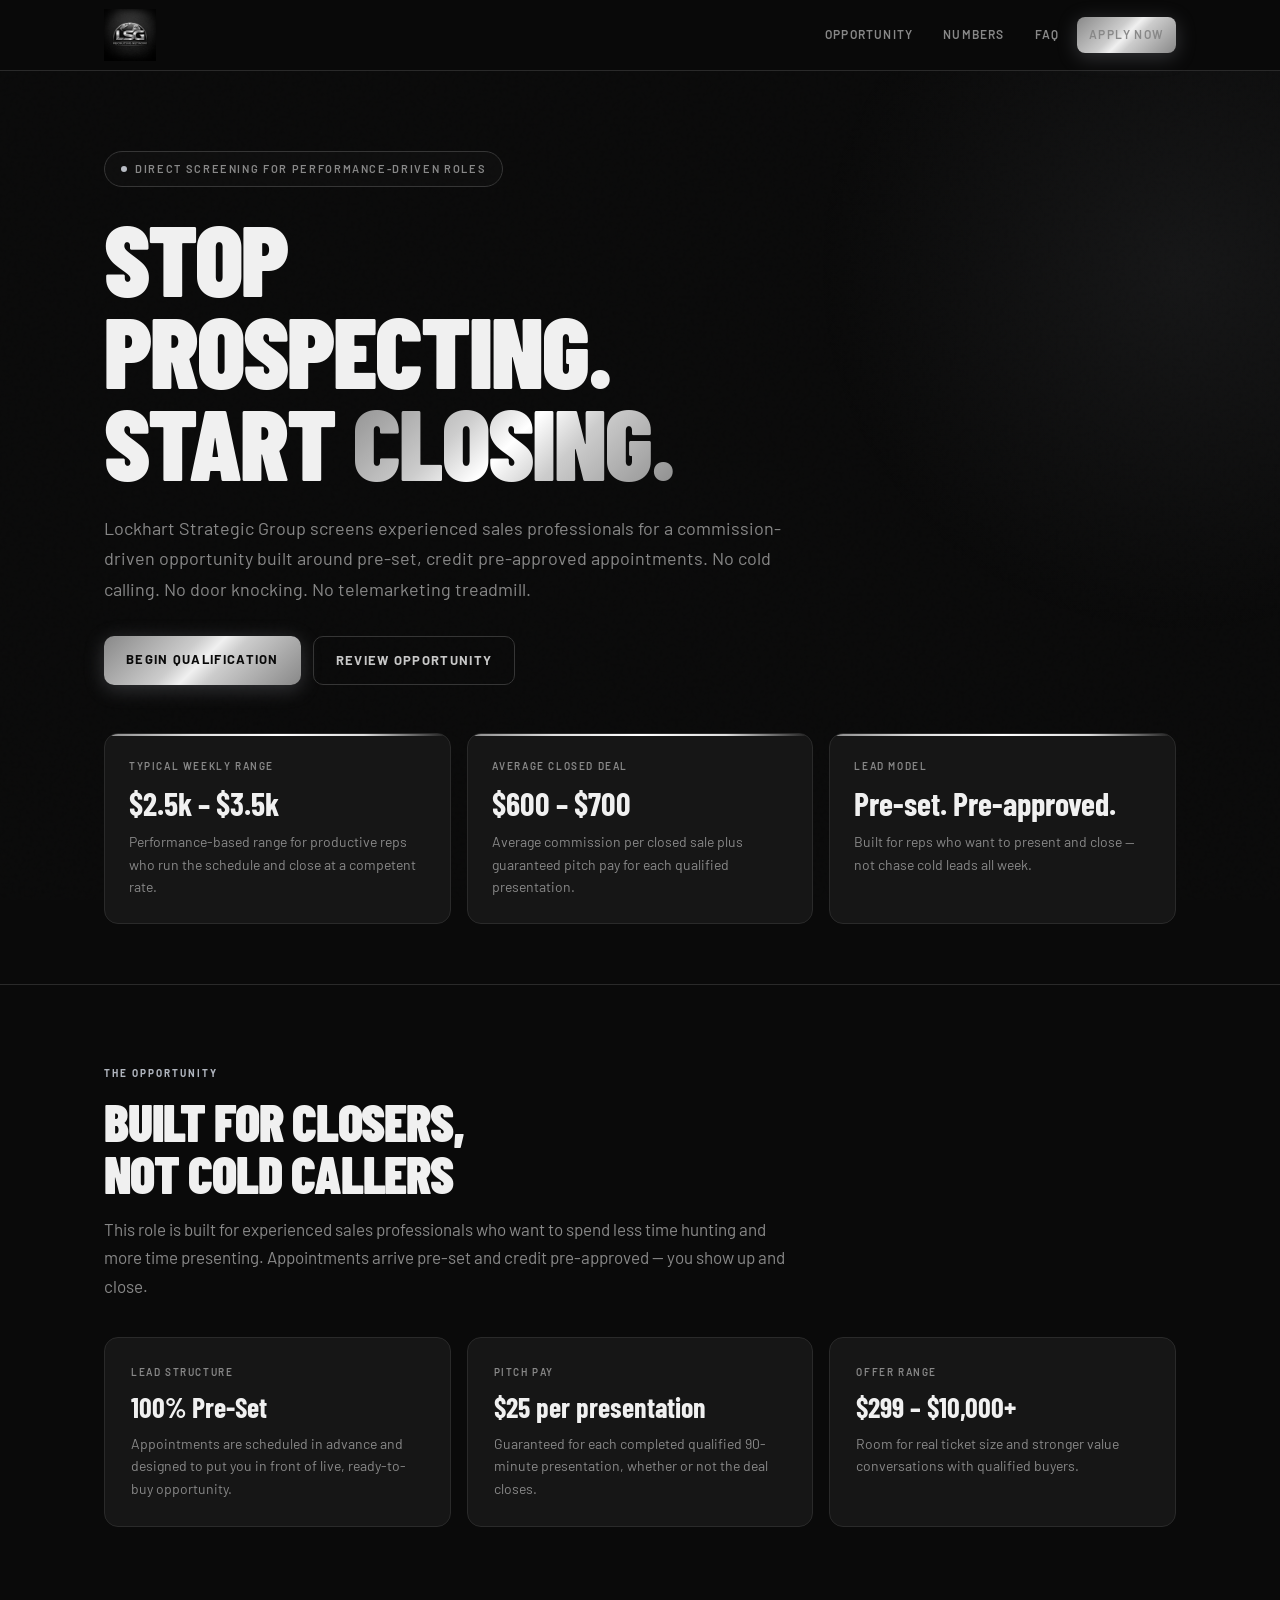
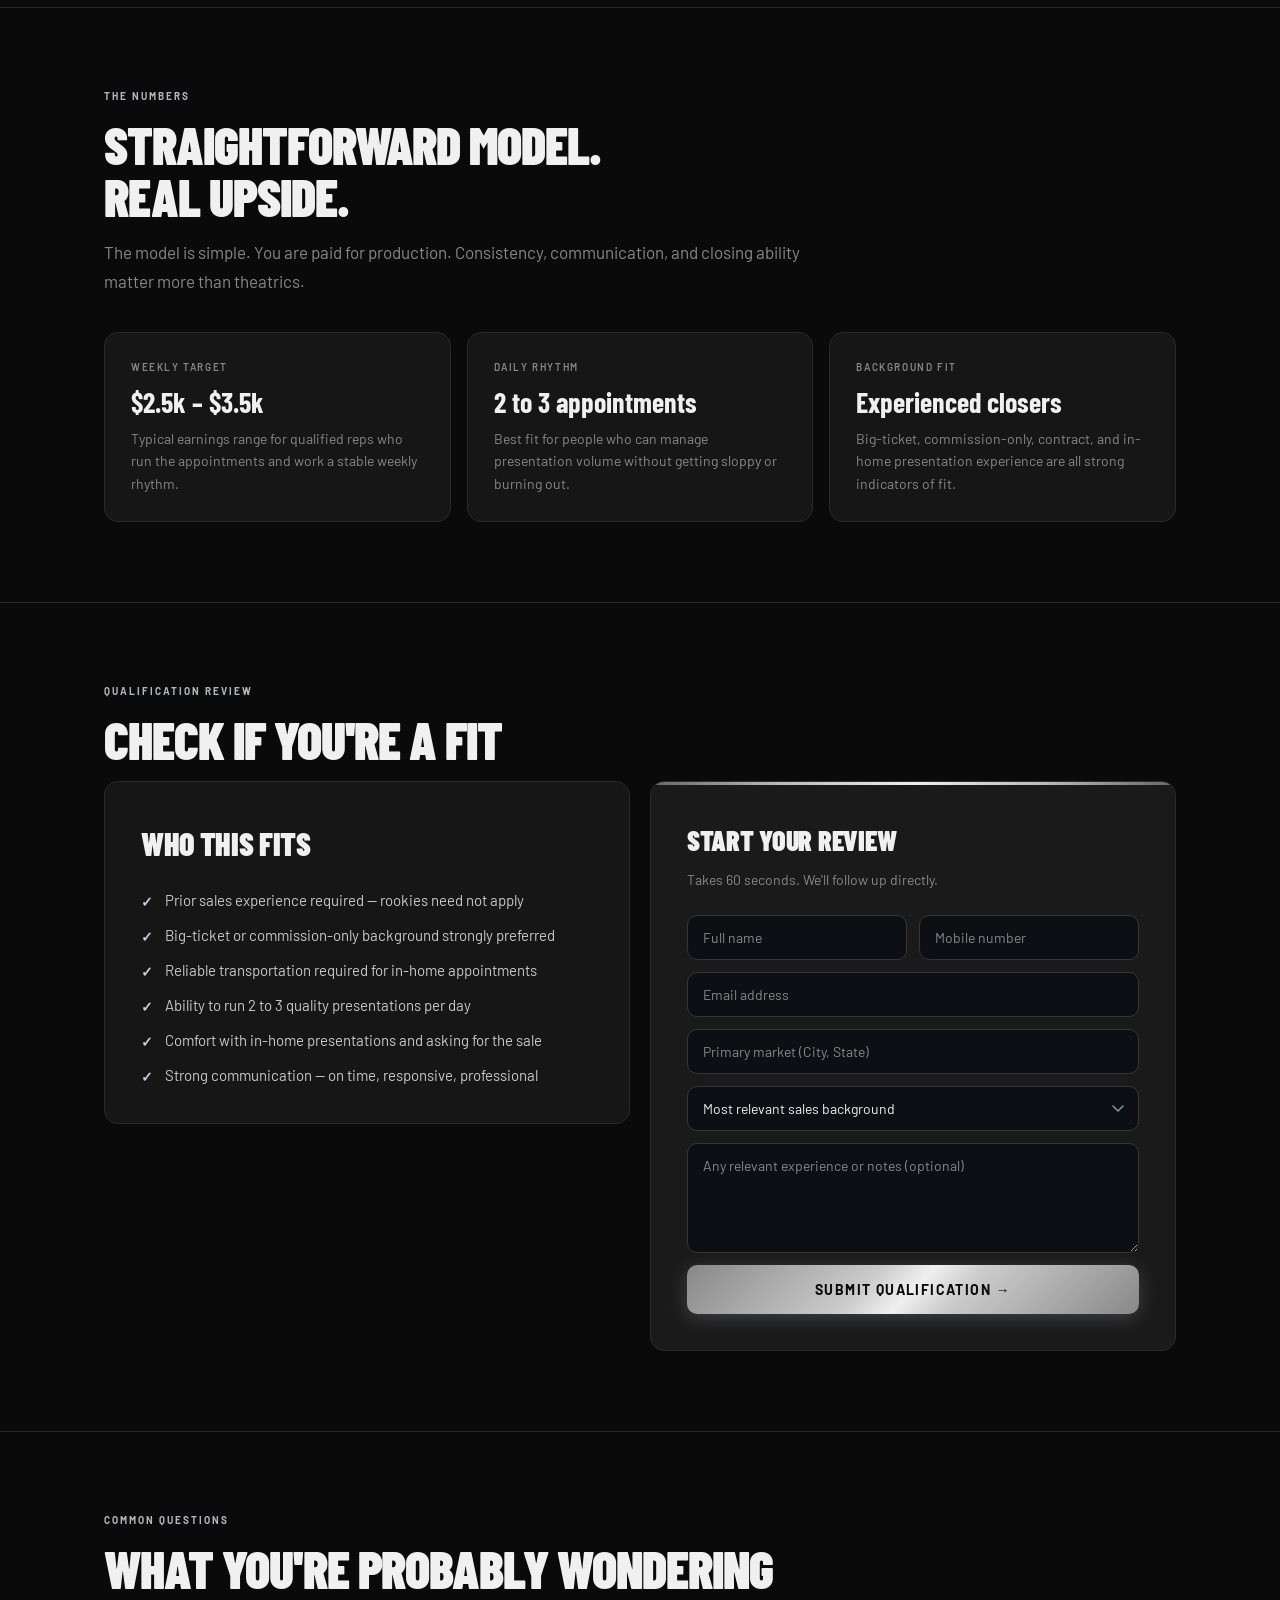
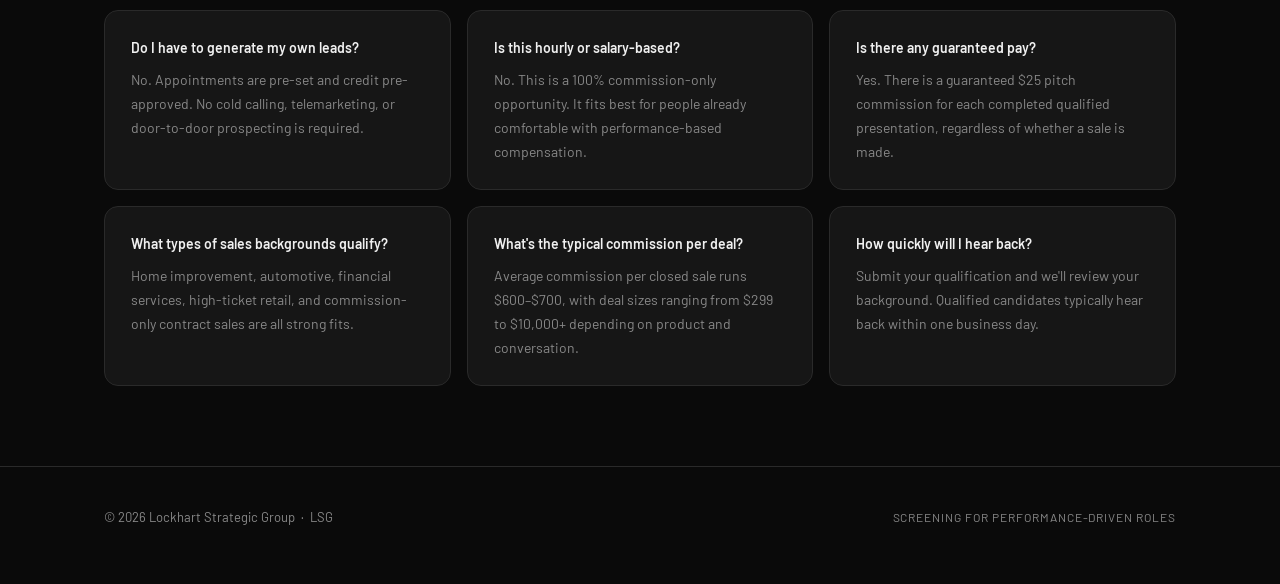
==== index.html @ 84677600 "Add action URL to Netlify form in index.html Updated form attributes to include action URL for Netli" ====
<!DOCTYPE html>
<html lang="en">
<head>
  <meta charset="UTF-8" />
  <meta name="viewport" content="width=device-width, initial-scale=1.0" />
  <title>LSG | Lockhart Strategic Group</title>
  <meta name="description" content="Direct screening for performance-driven roles. Experienced sales professionals can review fit for a commission-driven opportunity with pre-set, credit pre-approved appointments." />
  <meta name="theme-color" content="#080b12" />
  <link rel="preconnect" href="https://fonts.googleapis.com" />
  <link rel="preconnect" href="https://fonts.gstatic.com" crossorigin />
  <link href="https://fonts.googleapis.com/css2?family=Barlow+Condensed:wght@400;700;900&family=Barlow:wght@400;500;600&display=swap" rel="stylesheet" />

  <style>
    :root {
      --bg: #0a0a0a;
      --bg2: #111111;
      --panel: #161616;
      --panel2: #1a1a1a;
      --line: #2a2a2a;
      --line2: #363636;
      --text: #f0f0f0;
      --muted: #888888;
      --soft: #c8c8c8;
      --accent: #e8e8e8;
      --gold: #b8bcc4;
      --gold2: #dde0e6;
      --chrome: linear-gradient(135deg, #6e7278 0%, #c8cdd6 30%, #ffffff 50%, #c8cdd6 70%, #6e7278 100%);
      --max: 1120px;
      --radius: 14px;
    }

    *, *::before, *::after { box-sizing: border-box; margin: 0; padding: 0; }

    html { scroll-behavior: smooth; }

    body {
      font-family: 'Barlow', sans-serif;
      background: var(--bg);
      color: var(--text);
      line-height: 1.6;
      overflow-x: hidden;
    }

    /* ─── Progress Bar ─── */
    #progress-bar {
      position: fixed;
      top: 0; left: 0;
      height: 2px;
      width: 0%;
      background: linear-gradient(90deg, #555, #bbb, #fff, #bbb, #555);
      z-index: 9999;
      transition: width 0.1s linear;
    }

    /* ─── Noise Overlay ─── */
    body::before {
      content: '';
      position: fixed;
      inset: 0;
      background-image: url("data:image/svg+xml,%3Csvg viewBox='0 0 256 256' xmlns='http://www.w3.org/2000/svg'%3E%3Cfilter id='noise'%3E%3CfeTurbulence type='fractalNoise' baseFrequency='0.9' numOctaves='4' stitchTiles='stitch'/%3E%3C/filter%3E%3Crect width='100%25' height='100%25' filter='url(%23noise)' opacity='0.04'/%3E%3C/svg%3E");
      pointer-events: none;
      z-index: 0;
      opacity: 0.4;
    }

    .wrap {
      max-width: var(--max);
      margin: 0 auto;
      padding: 0 24px;
      position: relative;
      z-index: 1;
    }

    /* ─── NAV ─── */
    .nav {
      position: sticky;
      top: 0;
      background: rgba(10, 10, 10, 0.94);
      backdrop-filter: blur(16px);
      border-bottom: 1px solid var(--line);
      z-index: 100;
    }

    .nav-inner {
      display: flex;
      align-items: center;
      justify-content: space-between;
      min-height: 70px;
      gap: 20px;
    }

    .brand { text-decoration: none; color: var(--text); }

    .brand-top {
      font-family: 'Barlow Condensed', sans-serif;
      font-size: 30px;
      font-weight: 900;
      letter-spacing: .16em;
      line-height: 1;
    }

    .brand-sub {
      font-size: 10px;
      letter-spacing: .22em;
      text-transform: uppercase;
      color: var(--muted);
      margin-top: 3px;
    }

    .nav-links {
      display: flex;
      gap: 6px;
      align-items: center;
    }

    .nav-links a {
      color: var(--muted);
      text-decoration: none;
      font-size: 12px;
      text-transform: uppercase;
      letter-spacing: .1em;
      font-weight: 600;
      padding: 8px 12px;
      border-radius: 8px;
      transition: color .2s, background .2s;
    }

    .nav-links a:hover { color: var(--text); background: rgba(255,255,255,.05); }

    /* ─── BUTTONS ─── */
    .btn {
      display: inline-block;
      text-decoration: none;
      padding: 13px 22px;
      border-radius: 10px;
      font-weight: 700;
      text-transform: uppercase;
      letter-spacing: .1em;
      font-size: 13px;
      cursor: pointer;
      border: none;
      transition: transform .15s, box-shadow .15s, opacity .15s;
    }

    .btn:hover { transform: translateY(-1px); }
    .btn:active { transform: translateY(0); }

    .btn-primary {
      background: linear-gradient(135deg, #888 0%, #ccc 40%, #f0f0f0 50%, #ccc 60%, #888 100%);
      color: #0a0a0a;
      box-shadow: 0 4px 20px rgba(180, 185, 195, 0.25);
    }

    .btn-primary:hover {
      background: linear-gradient(135deg, #999 0%, #ddd 40%, #fff 50%, #ddd 60%, #999 100%);
      box-shadow: 0 6px 28px rgba(200, 205, 215, 0.4);
    }

    .btn-ghost {
      border: 1px solid var(--line2);
      color: var(--soft);
      background: transparent;
    }

    .btn-ghost:hover { border-color: var(--muted); color: var(--text); }

    .btn-submit {
      background: linear-gradient(135deg, #888 0%, #ccc 40%, #f0f0f0 50%, #ccc 60%, #888 100%);
      color: #0a0a0a;
      box-shadow: 0 4px 20px rgba(180, 185, 195, 0.25);
      width: 100%;
      padding: 16px;
      font-size: 14px;
      font-family: 'Barlow', sans-serif;
    }

    .btn-submit:hover {
      background: linear-gradient(135deg, #999 0%, #ddd 40%, #fff 50%, #ddd 60%, #999 100%);
      box-shadow: 0 6px 28px rgba(200, 205, 215, 0.4);
    }

    /* ─── HERO ─── */
    .hero {
      padding: 80px 0 60px;
      position: relative;
      overflow: hidden;
    }

    .hero::before {
      content: '';
      position: absolute;
      top: -200px;
      right: -300px;
      width: 800px;
      height: 800px;
      background: radial-gradient(circle, rgba(180,185,195,.07) 0%, transparent 65%);
      pointer-events: none;
    }

    .eyebrow {
      display: inline-flex;
      align-items: center;
      gap: 8px;
      padding: 8px 16px;
      border: 1px solid var(--line2);
      border-radius: 999px;
      color: var(--muted);
      font-size: 11px;
      letter-spacing: .15em;
      text-transform: uppercase;
      font-weight: 600;
      margin-bottom: 24px;
      background: rgba(255,255,255,.02);
    }

    .eyebrow::before {
      content: '';
      width: 6px; height: 6px;
      background: var(--gold);
      border-radius: 50%;
    }

    h1 {
      font-family: 'Barlow Condensed', sans-serif;
      font-size: clamp(52px, 11vw, 100px);
      font-weight: 900;
      line-height: .92;
      text-transform: uppercase;
      letter-spacing: -.02em;
      max-width: 14ch;
    }

    h1 span {
      background: linear-gradient(135deg, #888 0%, #ccc 35%, #fff 50%, #ccc 65%, #888 100%);
      -webkit-background-clip: text;
      -webkit-text-fill-color: transparent;
      background-clip: text;
    }

    .hero-copy {
      max-width: 680px;
      font-size: 18px;
      color: var(--muted);
      margin: 26px 0 0;
      line-height: 1.7;
    }

    .actions {
      display: flex;
      gap: 12px;
      flex-wrap: wrap;
      margin-top: 32px;
    }

    /* ─── STAT GRID ─── */
    .stat-grid {
      display: grid;
      grid-template-columns: repeat(3, 1fr);
      gap: 16px;
      margin-top: 48px;
    }

    .stat-card {
      background: var(--panel);
      border: 1px solid var(--line);
      border-radius: var(--radius);
      padding: 24px;
      position: relative;
      overflow: hidden;
      transition: border-color .2s, transform .2s;
    }

    .stat-card::before {
      content: '';
      position: absolute;
      top: 0; left: 0; right: 0;
      height: 2px;
      background: linear-gradient(90deg, #888, #ddd, #fff, #ddd, transparent);
    }

    .stat-card:hover {
      border-color: var(--line2);
      transform: translateY(-2px);
    }

    .stat-label {
      font-size: 10px;
      letter-spacing: .16em;
      text-transform: uppercase;
      color: var(--muted);
      font-weight: 600;
      margin-bottom: 12px;
    }

    .stat-value {
      font-family: 'Barlow Condensed', sans-serif;
      font-size: 32px;
      font-weight: 700;
      line-height: 1.1;
      color: var(--text);
    }

    .stat-copy {
      color: var(--muted);
      margin-top: 10px;
      font-size: 14px;
      line-height: 1.6;
    }

    /* ─── DIVIDER ─── */
    .divider {
      border: none;
      border-top: 1px solid var(--line);
      margin: 0;
    }

    /* ─── SECTIONS ─── */
    section.block {
      padding: 80px 0;
    }

    .section-label {
      font-size: 10px;
      letter-spacing: .2em;
      text-transform: uppercase;
      color: #b0b5be;
      font-weight: 700;
      margin-bottom: 14px;
    }

    h2 {
      font-family: 'Barlow Condensed', sans-serif;
      font-size: clamp(32px, 5vw, 52px);
      font-weight: 900;
      line-height: 1;
      text-transform: uppercase;
      letter-spacing: -.02em;
      margin-bottom: 16px;
    }

    .section-copy {
      color: var(--muted);
      max-width: 700px;
      font-size: 17px;
      line-height: 1.7;
      margin-bottom: 36px;
    }

    /* Card grid shared */
    .card-grid {
      display: grid;
      grid-template-columns: repeat(3, 1fr);
      gap: 16px;
    }

    .card {
      background: var(--panel);
      border: 1px solid var(--line);
      border-radius: var(--radius);
      padding: 26px;
      transition: border-color .2s, transform .2s;
    }

    .card:hover {
      border-color: var(--line2);
      transform: translateY(-2px);
    }

    .card-label {
      font-size: 10px;
      letter-spacing: .16em;
      text-transform: uppercase;
      color: var(--muted);
      font-weight: 600;
      margin-bottom: 12px;
    }

    .card-value {
      font-family: 'Barlow Condensed', sans-serif;
      font-size: 28px;
      font-weight: 700;
      line-height: 1.1;
      margin-bottom: 10px;
    }

    .card-copy {
      color: var(--muted);
      font-size: 14px;
      line-height: 1.6;
    }

    /* ─── APPLY SECTION ─── */
    .apply-grid {
      display: grid;
      grid-template-columns: 1fr 1fr;
      gap: 20px;
      align-items: start;
    }

    .apply-left {
      background: var(--panel);
      border: 1px solid var(--line);
      border-radius: var(--radius);
      padding: 36px;
    }

    .apply-left h3 {
      font-family: 'Barlow Condensed', sans-serif;
      font-size: 32px;
      font-weight: 900;
      text-transform: uppercase;
      letter-spacing: -.01em;
      margin-bottom: 20px;
    }

    ul.checklist {
      list-style: none;
      display: flex;
      flex-direction: column;
      gap: 12px;
    }

    ul.checklist li {
      display: flex;
      align-items: flex-start;
      gap: 12px;
      color: var(--soft);
      font-size: 15px;
      line-height: 1.5;
    }

    ul.checklist li::before {
      content: '✓';
      color: #c8cdd6;
      font-weight: 700;
      font-size: 14px;
      flex-shrink: 0;
      margin-top: 2px;
    }

    .apply-right {
      background: var(--panel2);
      border: 1px solid var(--line);
      border-radius: var(--radius);
      padding: 36px;
      position: relative;
      overflow: hidden;
    }

    .apply-right::before {
      content: '';
      position: absolute;
      top: 0; left: 0; right: 0;
      height: 3px;
      background: linear-gradient(90deg, #666, #bbb, #eee, #bbb, #666);
    }

    .apply-right h3 {
      font-family: 'Barlow Condensed', sans-serif;
      font-size: 28px;
      font-weight: 900;
      text-transform: uppercase;
      letter-spacing: -.01em;
      margin-bottom: 6px;
    }

    .apply-right .sub {
      color: var(--muted);
      font-size: 14px;
      margin-bottom: 24px;
    }

    /* ─── FORM ─── */
    form {
      display: grid;
      gap: 12px;
    }

    .form-row {
      display: grid;
      grid-template-columns: 1fr 1fr;
      gap: 12px;
    }

    input, select, textarea {
      width: 100%;
      padding: 13px 15px;
      border-radius: 10px;
      border: 1px solid var(--line2);
      background: rgba(8, 11, 18, 0.7);
      color: var(--text);
      font-size: 14px;
      font-family: 'Barlow', sans-serif;
      transition: border-color .2s, background .2s;
      -webkit-appearance: none;
    }

    input::placeholder, textarea::placeholder { color: var(--muted); }

    input:focus, select:focus, textarea:focus {
      outline: none;
      border-color: #b0b5be;
      background: rgba(10, 10, 10, 0.95);
    }

    select {
      cursor: pointer;
      background-image: url("data:image/svg+xml,%3Csvg xmlns='http://www.w3.org/2000/svg' width='12' height='8' viewBox='0 0 12 8'%3E%3Cpath d='M1 1l5 5 5-5' stroke='%238494b4' stroke-width='1.5' fill='none' stroke-linecap='round'/%3E%3C/svg%3E");
      background-repeat: no-repeat;
      background-position: right 14px center;
      padding-right: 36px;
    }

    select option { background: var(--panel); }

    textarea {
      min-height: 110px;
      resize: vertical;
    }

    /* ─── FAQ ─── */
    .faq-grid {
      display: grid;
      grid-template-columns: repeat(3, 1fr);
      gap: 16px;
    }

    .faq-card {
      background: var(--panel);
      border: 1px solid var(--line);
      border-radius: var(--radius);
      padding: 26px;
    }

    .faq-q {
      font-weight: 600;
      font-size: 14px;
      color: var(--text);
      margin-bottom: 10px;
      line-height: 1.5;
    }

    .faq-a {
      color: var(--muted);
      font-size: 14px;
      line-height: 1.7;
    }

    /* ─── SUCCESS STATE ─── */
    .form-success {
      display: none;
      text-align: center;
      padding: 40px 20px;
    }

    .form-success .check {
      font-size: 48px;
      margin-bottom: 16px;
    }

    .form-success h4 {
      font-family: 'Barlow Condensed', sans-serif;
      font-size: 28px;
      font-weight: 900;
      text-transform: uppercase;
      margin-bottom: 10px;
      color: #c8cdd6;
    }

    .form-success p {
      color: var(--muted);
      font-size: 15px;
    }

    /* ─── FOOTER ─── */
    .footer {
      padding: 40px 0 56px;
      border-top: 1px solid var(--line);
    }

    .footer-inner {
      display: flex;
      justify-content: space-between;
      align-items: center;
      gap: 20px;
      flex-wrap: wrap;
    }

    .footer-copy {
      color: var(--muted);
      font-size: 13px;
    }

    .footer-tagline {
      color: var(--muted);
      font-size: 12px;
      letter-spacing: .08em;
      text-transform: uppercase;
    }

    /* ─── ANIMATIONS ─── */
    @keyframes fadeUp {
      from { opacity: 0; transform: translateY(24px); }
      to   { opacity: 1; transform: translateY(0); }
    }

    .fade-up {
      animation: fadeUp .5s ease both;
    }

    .fade-up-1 { animation-delay: .1s; }
    .fade-up-2 { animation-delay: .2s; }
    .fade-up-3 { animation-delay: .3s; }
    .fade-up-4 { animation-delay: .4s; }

    /* ─── RESPONSIVE ─── */
    @media (max-width: 960px) {
      .stat-grid,
      .card-grid,
      .faq-grid {
        grid-template-columns: repeat(2, 1fr);
      }

      .apply-grid {
        grid-template-columns: 1fr;
      }
    }

    @media (max-width: 640px) {
      .stat-grid,
      .card-grid,
      .faq-grid {
        grid-template-columns: 1fr;
      }

      .form-row {
        grid-template-columns: 1fr;
      }

      .nav-inner {
        flex-direction: column;
        align-items: flex-start;
        padding: 14px 0;
        min-height: auto;
        gap: 10px;
      }

      .nav-links {
        width: 100%;
        gap: 4px;
        flex-wrap: wrap;
      }

      .actions .btn {
        width: 100%;
        text-align: center;
      }

      .hero { padding: 48px 0 40px; }
      section.block { padding: 56px 0; }
      .apply-left, .apply-right { padding: 24px; }

      .footer-inner { flex-direction: column; align-items: flex-start; }
    }
  </style>
</head>
<body>

  <!-- Progress bar -->
  <div id="progress-bar"></div>

  <!-- ─── NAV ─── -->
  <header class="nav">
    <div class="wrap nav-inner">
      <a class="brand" href="#top">
        <img src="1000019126.png" alt="LSG Recruiting Network" style="height:52px;width:auto;display:block;" />
      </a>
      <nav class="nav-links">
        <a href="#opportunity">Opportunity</a>
        <a href="#numbers">Numbers</a>
        <a href="#faq">FAQ</a>
        <a href="#apply" class="btn btn-primary">Apply Now</a>
      </nav>
    </div>
  </header>

  <main id="top">

    <!-- ─── HERO ─── -->
    <section class="hero">
      <div class="wrap">
        <div class="eyebrow fade-up fade-up-1">Direct screening for performance-driven roles</div>

        <h1 class="fade-up fade-up-2">
          Stop Prospecting.<br>
          Start <span>Closing.</span>
        </h1>

        <p class="hero-copy fade-up fade-up-3">
          Lockhart Strategic Group screens experienced sales professionals for a commission-driven opportunity built around pre-set, credit pre-approved appointments. No cold calling. No door knocking. No telemarketing treadmill.
        </p>

        <div class="actions fade-up fade-up-4">
          <a href="#apply" class="btn btn-primary">Begin Qualification</a>
          <a href="#opportunity" class="btn btn-ghost">Review Opportunity</a>
        </div>

        <div class="stat-grid">
          <div class="stat-card fade-up fade-up-1">
            <div class="stat-label">Typical weekly range</div>
            <div class="stat-value">$2.5k – $3.5k</div>
            <div class="stat-copy">Performance-based range for productive reps who run the schedule and close at a competent rate.</div>
          </div>
          <div class="stat-card fade-up fade-up-2">
            <div class="stat-label">Average closed deal</div>
            <div class="stat-value">$600 – $700</div>
            <div class="stat-copy">Average commission per closed sale plus guaranteed pitch pay for each qualified presentation.</div>
          </div>
          <div class="stat-card fade-up fade-up-3">
            <div class="stat-label">Lead model</div>
            <div class="stat-value">Pre-set. Pre-approved.</div>
            <div class="stat-copy">Built for reps who want to present and close — not chase cold leads all week.</div>
          </div>
        </div>
      </div>
    </section>

    <hr class="divider" />

    <!-- ─── OPPORTUNITY ─── -->
    <section id="opportunity" class="block">
      <div class="wrap">
        <div class="section-label">The Opportunity</div>
        <h2>Built for closers,<br>not cold callers</h2>
        <p class="section-copy">
          This role is built for experienced sales professionals who want to spend less time hunting and more time presenting. Appointments arrive pre-set and credit pre-approved — you show up and close.
        </p>

        <div class="card-grid">
          <div class="card">
            <div class="card-label">Lead structure</div>
            <div class="card-value">100% Pre-Set</div>
            <div class="card-copy">Appointments are scheduled in advance and designed to put you in front of live, ready-to-buy opportunity.</div>
          </div>
          <div class="card">
            <div class="card-label">Pitch pay</div>
            <div class="card-value">$25 per presentation</div>
            <div class="card-copy">Guaranteed for each completed qualified 90-minute presentation, whether or not the deal closes.</div>
          </div>
          <div class="card">
            <div class="card-label">Offer range</div>
            <div class="card-value">$299 – $10,000+</div>
            <div class="card-copy">Room for real ticket size and stronger value conversations with qualified buyers.</div>
          </div>
        </div>
      </div>
    </section>

    <hr class="divider" />

    <!-- ─── NUMBERS ─── -->
    <section id="numbers" class="block">
      <div class="wrap">
        <div class="section-label">The Numbers</div>
        <h2>Straightforward model.<br>Real upside.</h2>
        <p class="section-copy">
          The model is simple. You are paid for production. Consistency, communication, and closing ability matter more than theatrics.
        </p>

        <div class="card-grid">
          <div class="card">
            <div class="card-label">Weekly target</div>
            <div class="card-value">$2.5k – $3.5k</div>
            <div class="card-copy">Typical earnings range for qualified reps who run the appointments and work a stable weekly rhythm.</div>
          </div>
          <div class="card">
            <div class="card-label">Daily rhythm</div>
            <div class="card-value">2 to 3 appointments</div>
            <div class="card-copy">Best fit for people who can manage presentation volume without getting sloppy or burning out.</div>
          </div>
          <div class="card">
            <div class="card-label">Background fit</div>
            <div class="card-value">Experienced closers</div>
            <div class="card-copy">Big-ticket, commission-only, contract, and in-home presentation experience are all strong indicators of fit.</div>
          </div>
        </div>
      </div>
    </section>

    <hr class="divider" />

    <!-- ─── APPLY ─── -->
    <section id="apply" class="block">
      <div class="wrap">
        <div class="section-label">Qualification Review</div>
        <h2>Check if you're a fit</h2>

        <div class="apply-grid">

          <!-- Left: Requirements -->
          <div class="apply-left">
            <h3>Who this fits</h3>
            <ul class="checklist">
              <li>Prior sales experience required — rookies need not apply</li>
              <li>Big-ticket or commission-only background strongly preferred</li>
              <li>Reliable transportation required for in-home appointments</li>
              <li>Ability to run 2 to 3 quality presentations per day</li>
              <li>Comfort with in-home presentations and asking for the sale</li>
              <li>Strong communication — on time, responsive, professional</li>
            </ul>
          </div>

          <!-- Right: Form -->
          <div class="apply-right">
            <h3>Start your review</h3>
            <p class="sub">Takes 60 seconds. We'll follow up directly.</p>

            <!-- Netlify form — name + data-netlify + hidden form-name are all required -->
            <form
  id="lsg-form"
  name="lsg-screening"
  method="POST"
  data-netlify="true"
  netlify-honeypot="bot-field"
  action="/thank-you.html"

            >
              <!-- Required hidden field for Netlify -->
              <input type="hidden" name="form-name" value="lsg-screening" />

              <!-- Honeypot spam trap (hidden from humans) -->
              <p style="display:none;">
                <label>Don't fill this out: <input name="bot-field" /></label>
              </p>

              <div class="form-row">
                <input type="text" name="name" placeholder="Full name" required autocomplete="name" />
                <input type="tel" name="phone" placeholder="Mobile number" required autocomplete="tel" />
              </div>

              <input type="email" name="email" placeholder="Email address" required autocomplete="email" />
              <input type="text" name="market" placeholder="Primary market (City, State)" required />

              <select name="experience" required>
                <option value="">Most relevant sales background</option>
                <option value="Home improvement">Home improvement</option>
                <option value="Automotive">Automotive</option>
                <option value="Financial services">Financial services</option>
                <option value="Retail high-ticket">Retail high-ticket</option>
                <option value="Commission-only contract sales">Commission-only contract sales</option>
                <option value="Other sales background">Other sales background</option>
              </select>

              <textarea name="notes" placeholder="Any relevant experience or notes (optional)"></textarea>

              <button type="submit" class="btn btn-submit">Submit Qualification →</button>
            </form>

            <!-- Success message (shown after submission) -->
            <div class="form-success" id="form-success">
              <div class="check">✓</div>
              <h4>Received.</h4>
              <p>We'll review your background and reach out within 1 business day.</p>
            </div>

          </div>
        </div>
      </div>
    </section>

    <hr class="divider" />

    <!-- ─── FAQ ─── -->
    <section id="faq" class="block">
      <div class="wrap">
        <div class="section-label">Common Questions</div>
        <h2>What you're probably wondering</h2>

        <div class="faq-grid">
          <div class="faq-card">
            <div class="faq-q">Do I have to generate my own leads?</div>
            <div class="faq-a">No. Appointments are pre-set and credit pre-approved. No cold calling, telemarketing, or door-to-door prospecting is required.</div>
          </div>
          <div class="faq-card">
            <div class="faq-q">Is this hourly or salary-based?</div>
            <div class="faq-a">No. This is a 100% commission-only opportunity. It fits best for people already comfortable with performance-based compensation.</div>
          </div>
          <div class="faq-card">
            <div class="faq-q">Is there any guaranteed pay?</div>
            <div class="faq-a">Yes. There is a guaranteed $25 pitch commission for each completed qualified presentation, regardless of whether a sale is made.</div>
          </div>
          <div class="faq-card">
            <div class="faq-q">What types of sales backgrounds qualify?</div>
            <div class="faq-a">Home improvement, automotive, financial services, high-ticket retail, and commission-only contract sales are all strong fits.</div>
          </div>
          <div class="faq-card">
            <div class="faq-q">What's the typical commission per deal?</div>
            <div class="faq-a">Average commission per closed sale runs $600–$700, with deal sizes ranging from $299 to $10,000+ depending on product and conversation.</div>
          </div>
          <div class="faq-card">
            <div class="faq-q">How quickly will I hear back?</div>
            <div class="faq-a">Submit your qualification and we'll review your background. Qualified candidates typically hear back within one business day.</div>
          </div>
        </div>
      </div>
    </section>

  </main>

  <!-- ─── FOOTER ─── -->
  <footer class="footer">
    <div class="wrap footer-inner">
      <div class="footer-copy">© 2026 Lockhart Strategic Group &nbsp;·&nbsp; LSG</div>
      <div class="footer-tagline">Screening for performance-driven roles</div>
    </div>
  </footer>

  <script>
    // ─── Scroll Progress Bar ───
    const bar = document.getElementById('progress-bar');
    function updateBar() {
      const scrollTop = window.scrollY;
      const docH = document.documentElement.scrollHeight - window.innerHeight;
      bar.style.width = (docH > 0 ? (scrollTop / docH) * 100 : 0) + '%';
    }
    updateBar();
    window.addEventListener('scroll', updateBar, { passive: true });

    // ─── Netlify Form Handler (SPA-style) ───
    // This JS intercepts the submit, sends via fetch, and shows success in-page.
    // Netlify's bot still detects the form via the hidden HTML form in the DOM.
    const form = document.getElementById('lsg-form');
    const successEl = document.getElementById('form-success');

    form.addEventListener('submit', async function(e) {
      e.preventDefault();

      const btn = form.querySelector('button[type="submit"]');
      btn.disabled = true;
      btn.textContent = 'Submitting…';

      const data = new URLSearchParams();
      for (const [key, val] of new FormData(form)) {
        data.append(key, val);
      }

      try {
        await fetch('/', {
          method: 'POST',
          headers: { 'Content-Type': 'application/x-www-form-urlencoded' },
          body: data.toString()
        });

        form.style.display = 'none';
        successEl.style.display = 'block';

      } catch (err) {
        btn.disabled = false;
        btn.textContent = 'Submit Qualification →';
        alert('Something went wrong. Please try again or email us directly.');
      }
    });
  </script>

</body>
</html>
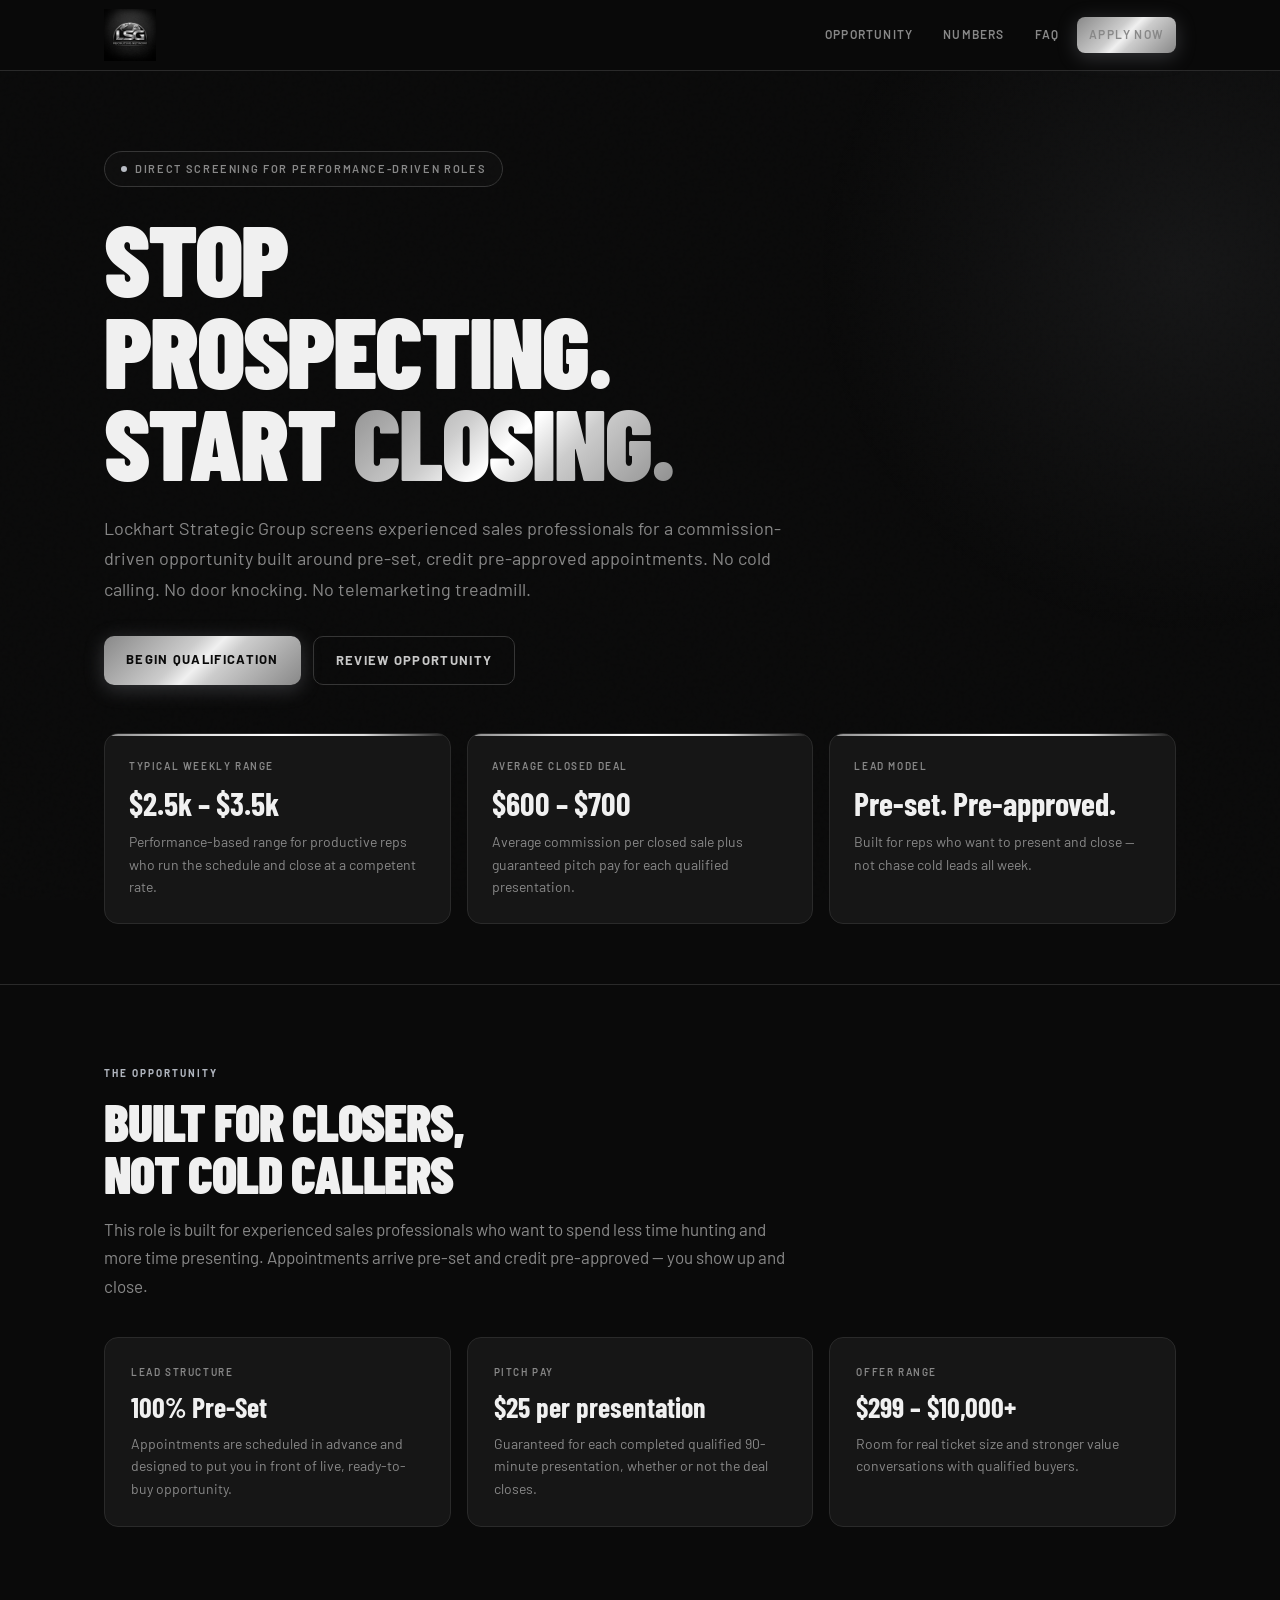
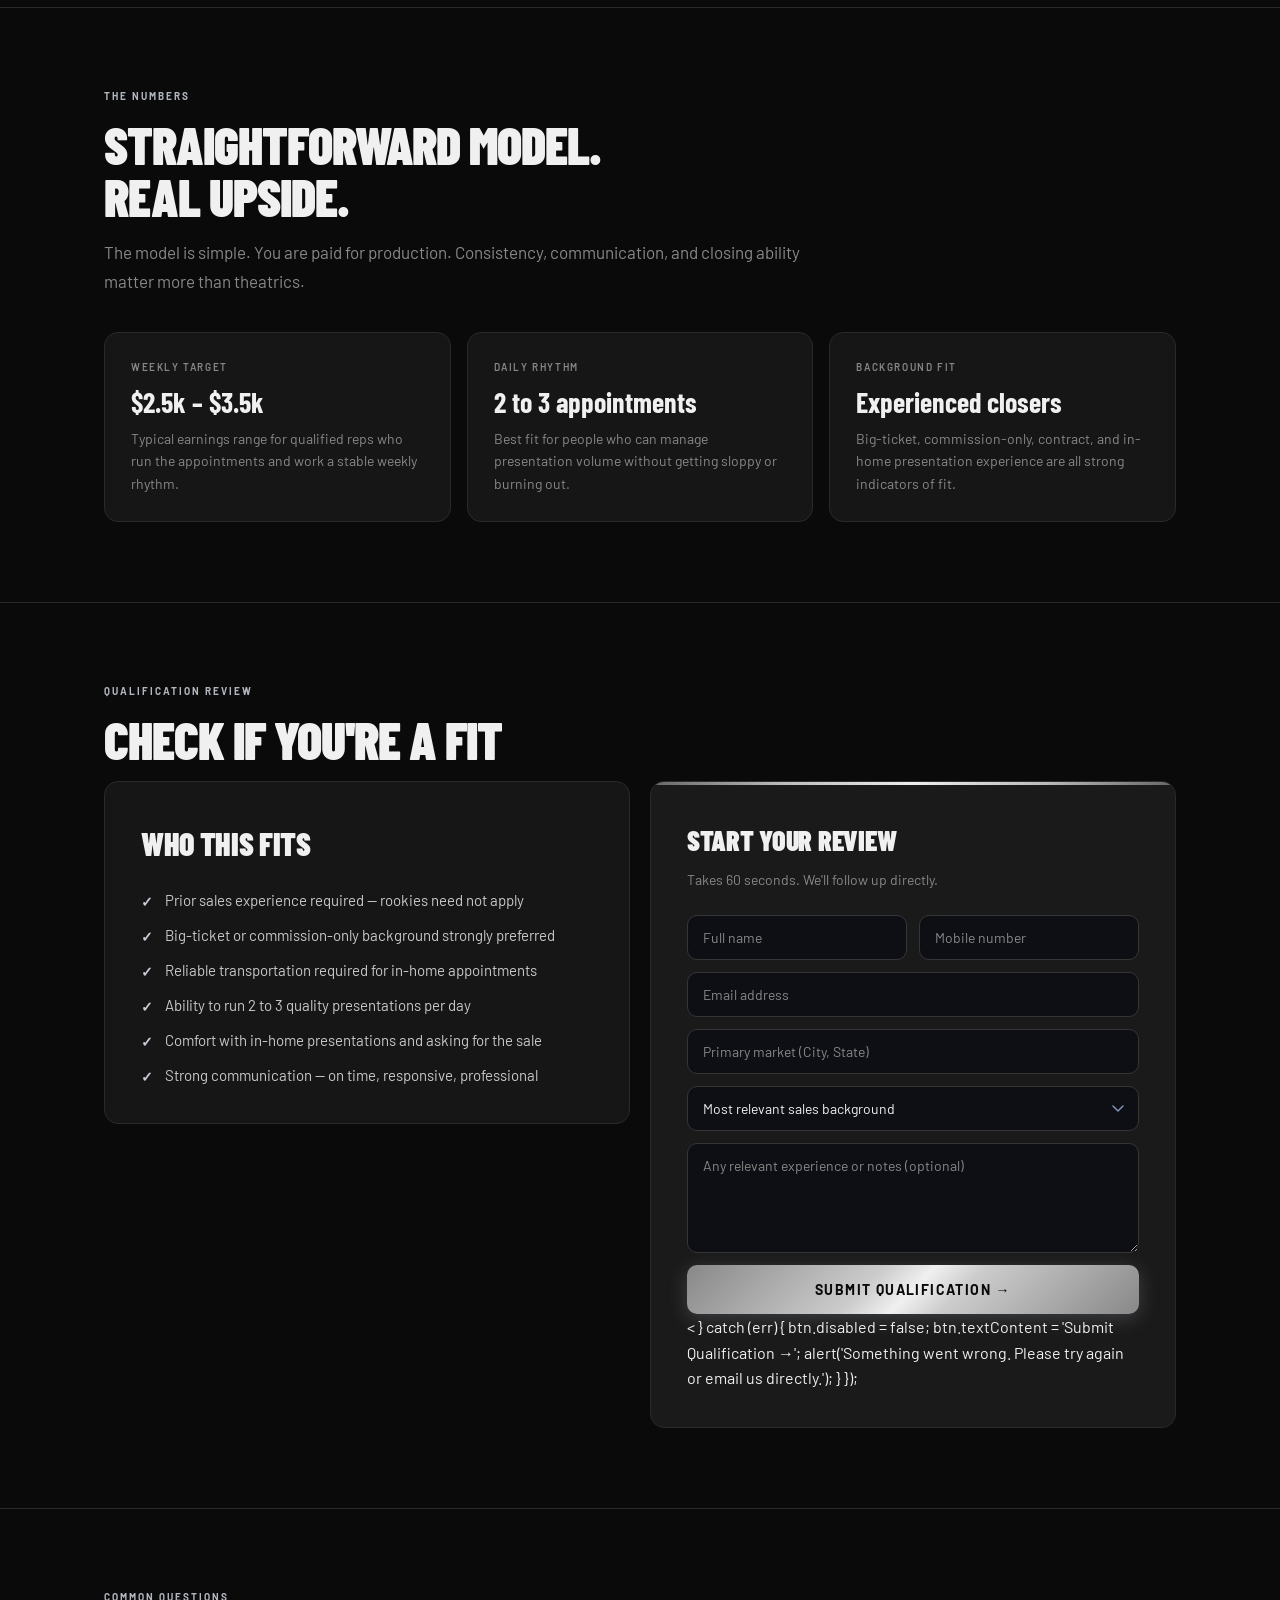
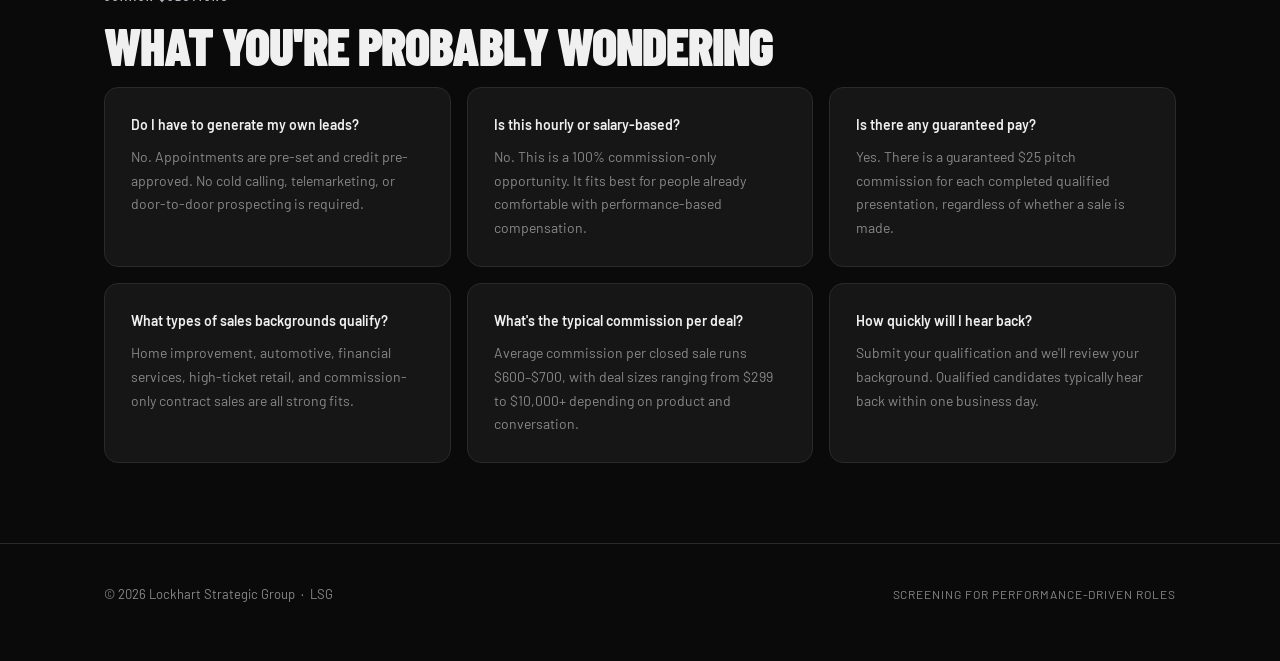
==== commit dc7a26f6: "Restore form success message and clean up code Reintroduced success message display after form submi" ====
--- a/index.html
+++ b/index.html
@@ -857,11 +857,17 @@
             </form>
 
             <!-- Success message (shown after submission) -->
-            <div class="form-success" id="form-success">
-              <div class="check">✓</div>
-              <h4>Received.</h4>
-              <p>We'll review your background and reach out within 1 business day.</p>
-            </div>
+            <
+      } catch (err) {
+        btn.disabled = false;
+        btn.textContent = 'Submit Qualification →';
+        alert('Something went wrong. Please try again or email us directly.');
+      }
+    });
+  </script>
+
+<div class="form-success" id="form-success">
+</div>
 
           </div>
         </div>
@@ -916,50 +922,16 @@
   </footer>
 
   <script>
-    // ─── Scroll Progress Bar ───
     const bar = document.getElementById('progress-bar');
+
     function updateBar() {
       const scrollTop = window.scrollY;
       const docH = document.documentElement.scrollHeight - window.innerHeight;
       bar.style.width = (docH > 0 ? (scrollTop / docH) * 100 : 0) + '%';
     }
+
     updateBar();
     window.addEventListener('scroll', updateBar, { passive: true });
-
-    // ─── Netlify Form Handler (SPA-style) ───
-    // This JS intercepts the submit, sends via fetch, and shows success in-page.
-    // Netlify's bot still detects the form via the hidden HTML form in the DOM.
-    const form = document.getElementById('lsg-form');
-    const successEl = document.getElementById('form-success');
-
-    form.addEventListener('submit', async function(e) {
-      e.preventDefault();
-
-      const btn = form.querySelector('button[type="submit"]');
-      btn.disabled = true;
-      btn.textContent = 'Submitting…';
-
-      const data = new URLSearchParams();
-      for (const [key, val] of new FormData(form)) {
-        data.append(key, val);
-      }
-
-      try {
-        await fetch('/', {
-          method: 'POST',
-          headers: { 'Content-Type': 'application/x-www-form-urlencoded' },
-          body: data.toString()
-        });
-
-        form.style.display = 'none';
-        successEl.style.display = 'block';
-
-      } catch (err) {
-        btn.disabled = false;
-        btn.textContent = 'Submit Qualification →';
-        alert('Something went wrong. Please try again or email us directly.');
-      }
-    });
   </script>
 
 </body>
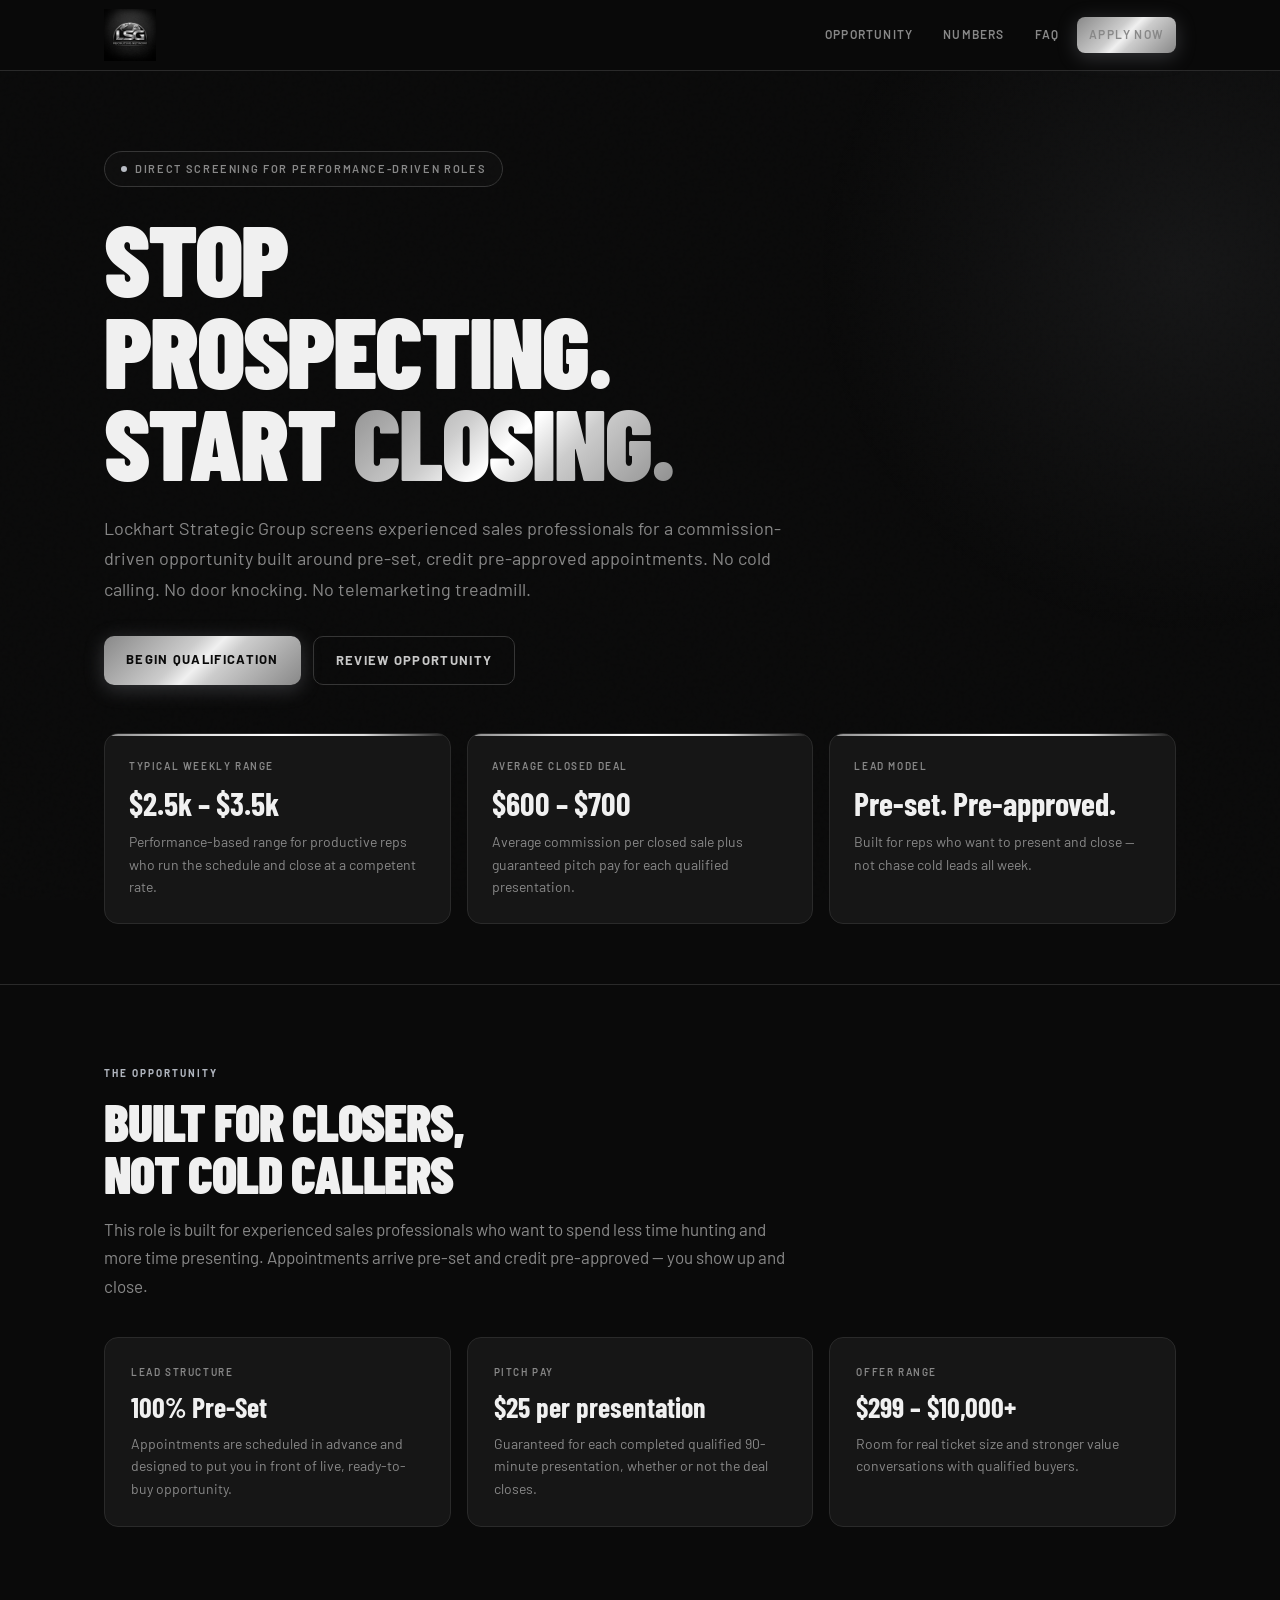
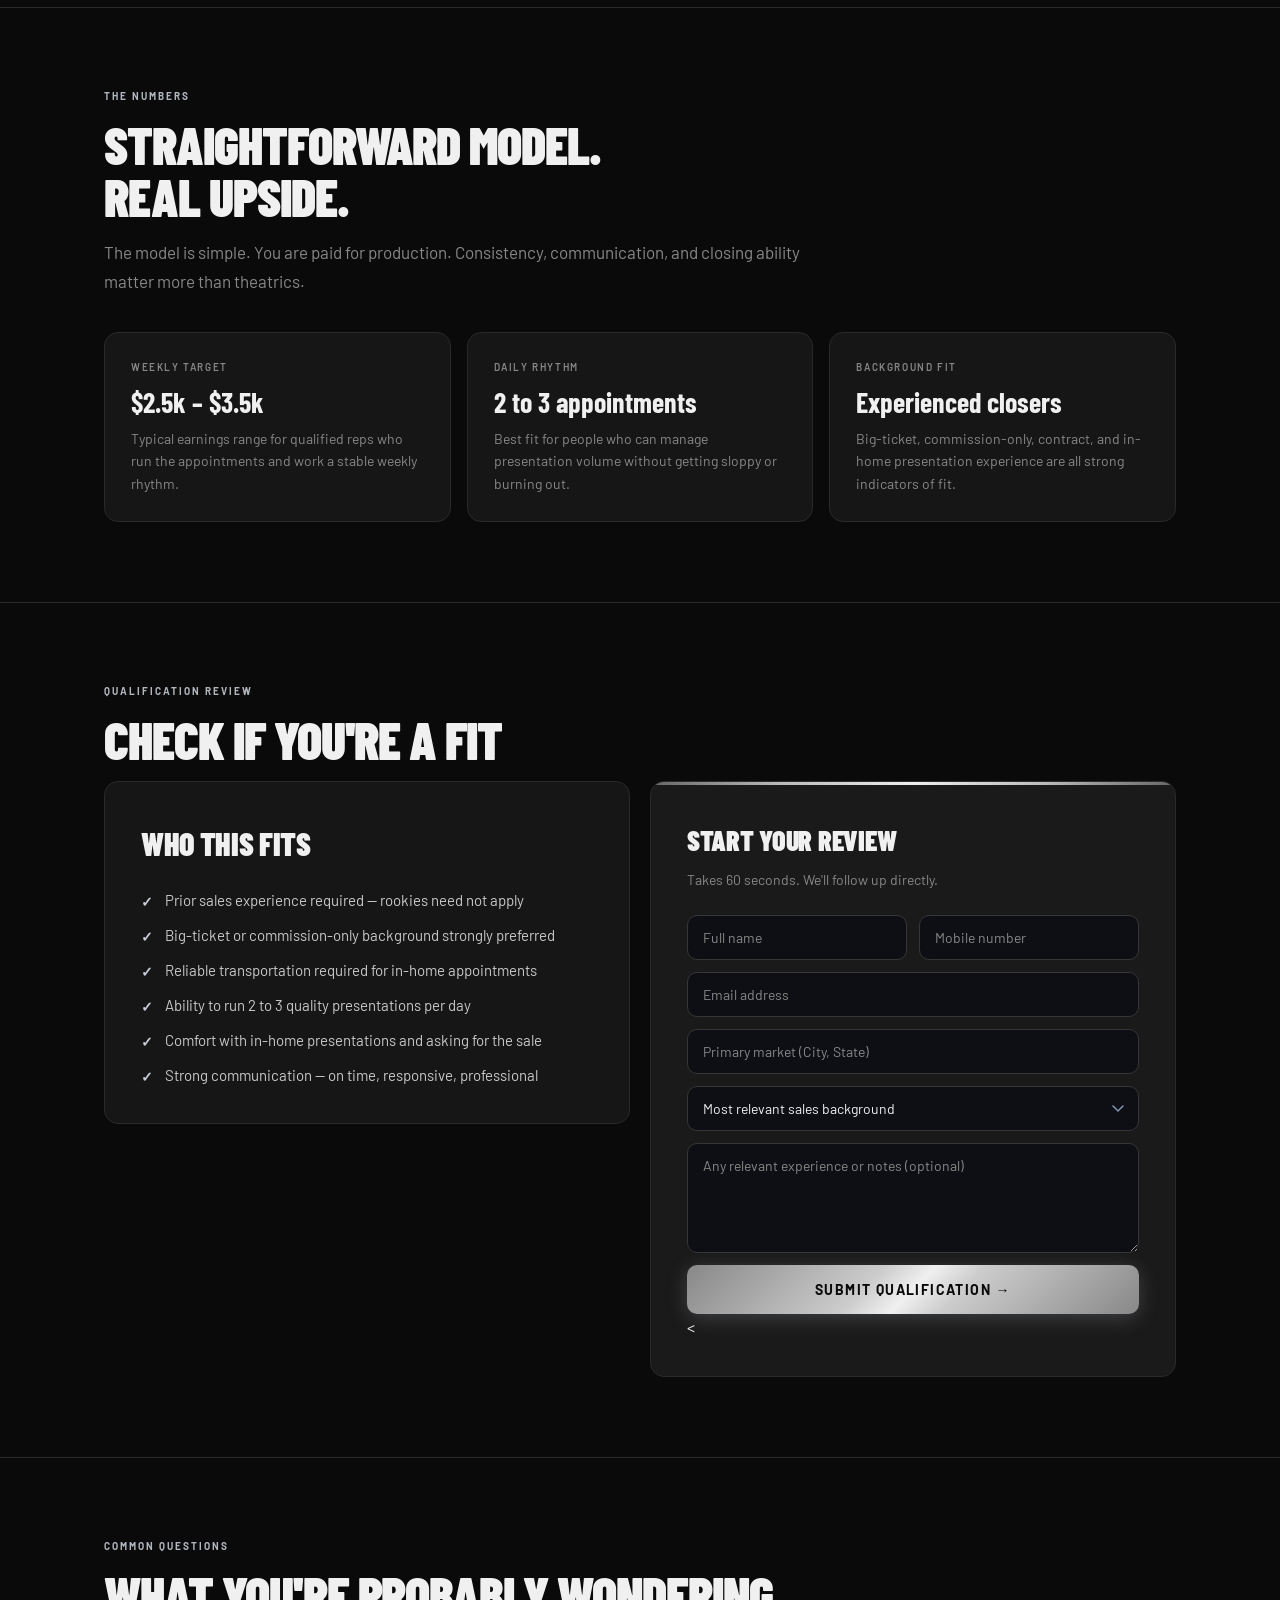
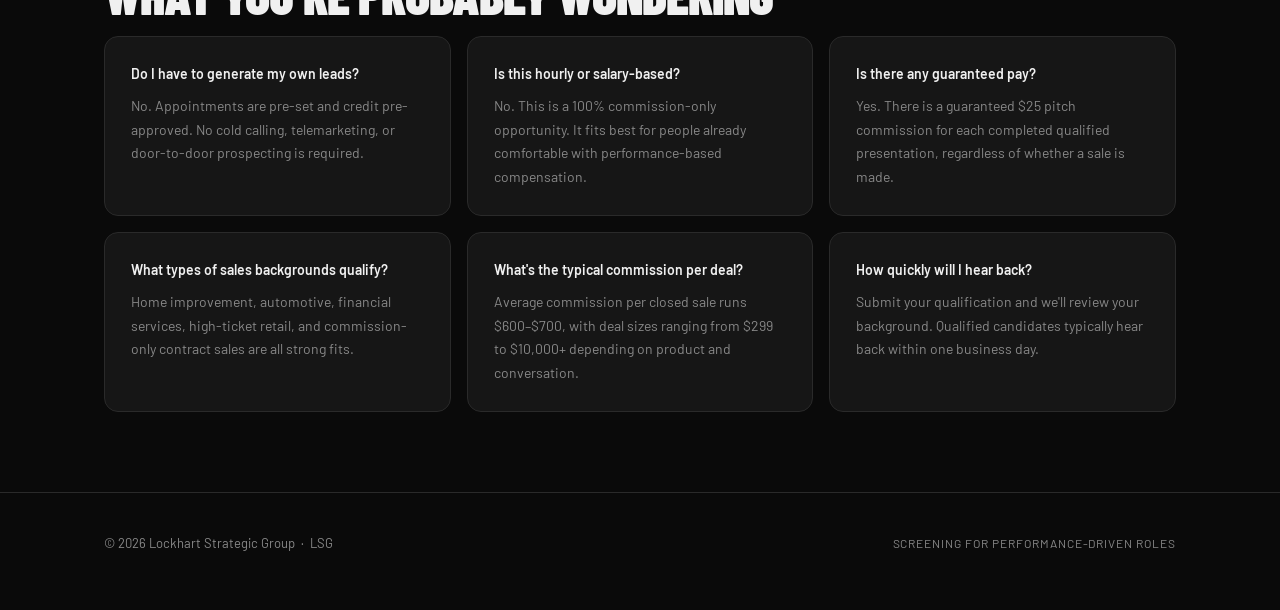
==== commit 70a5616f: "Remove error handling from form submission Removed error handling from form submission script." ====
--- a/index.html
+++ b/index.html
@@ -858,12 +858,6 @@
 
             <!-- Success message (shown after submission) -->
             <
-      } catch (err) {
-        btn.disabled = false;
-        btn.textContent = 'Submit Qualification →';
-        alert('Something went wrong. Please try again or email us directly.');
-      }
-    });
   </script>
 
 <div class="form-success" id="form-success">
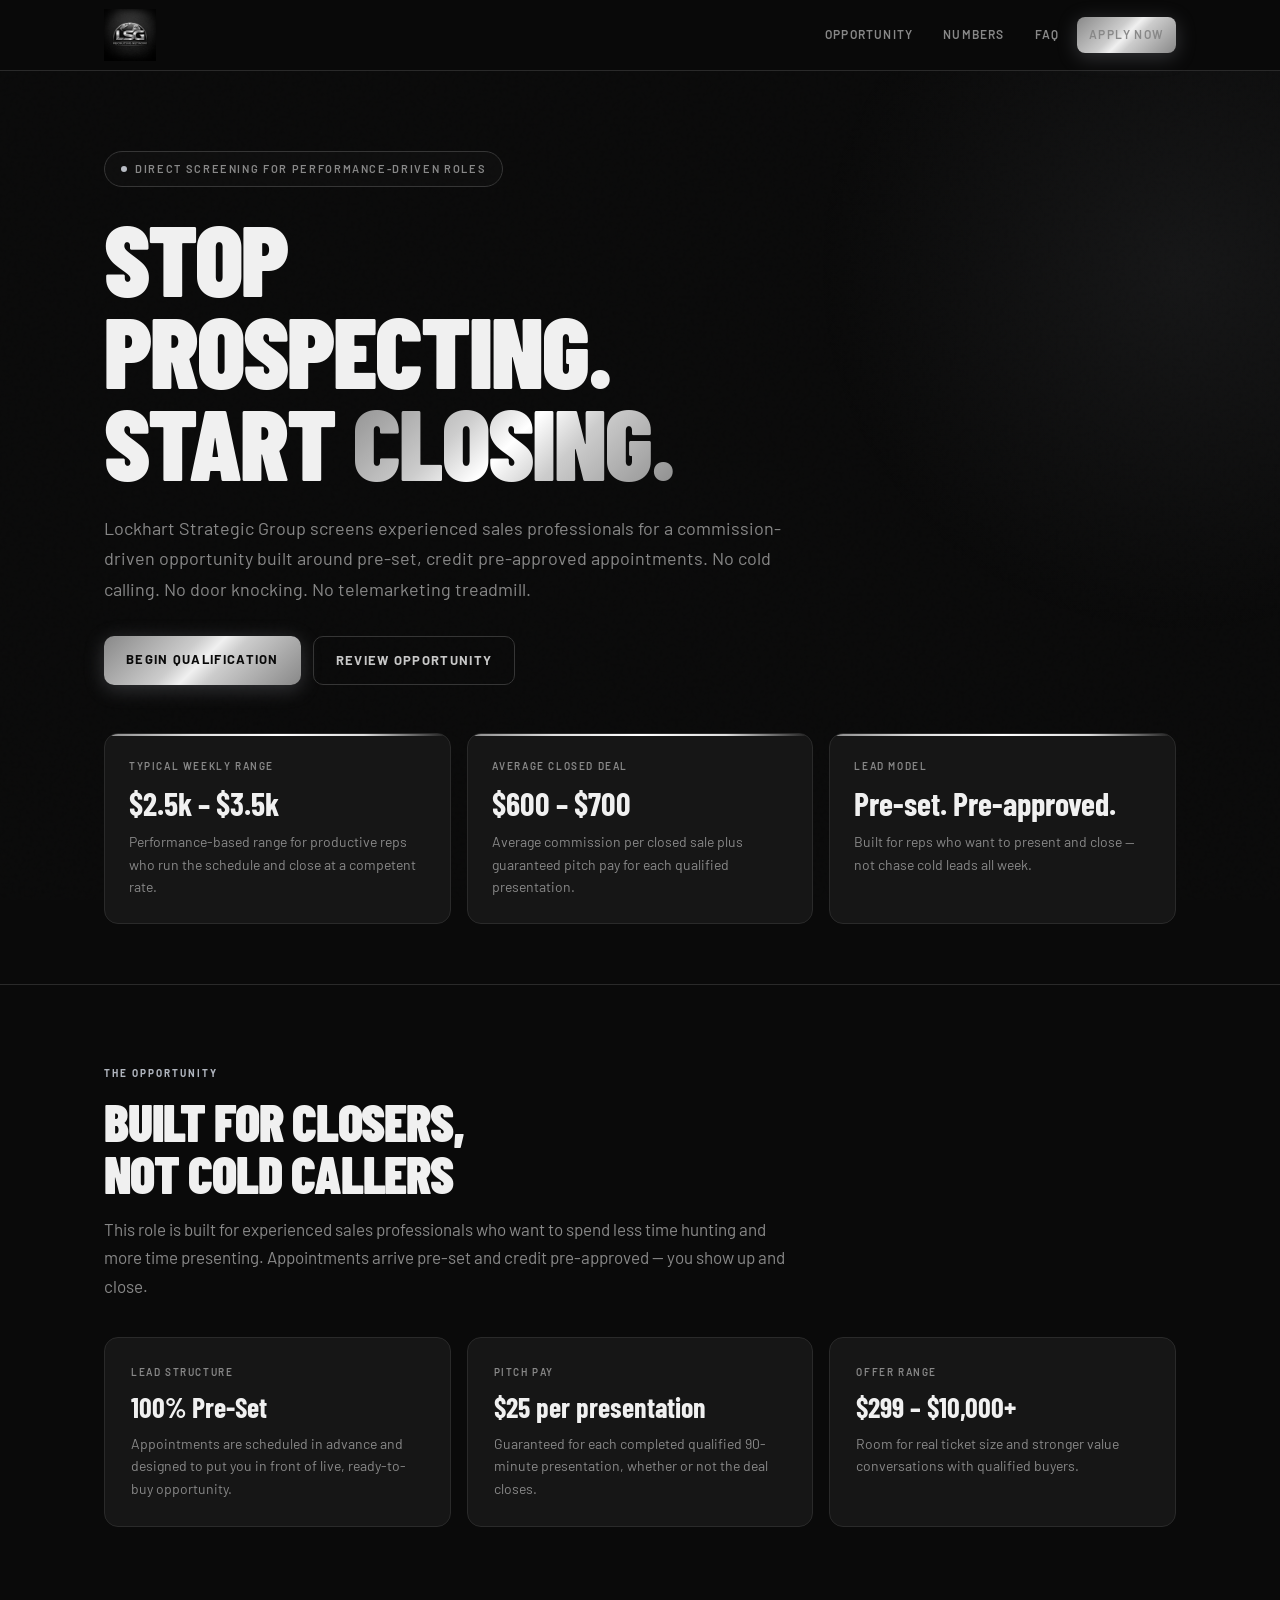
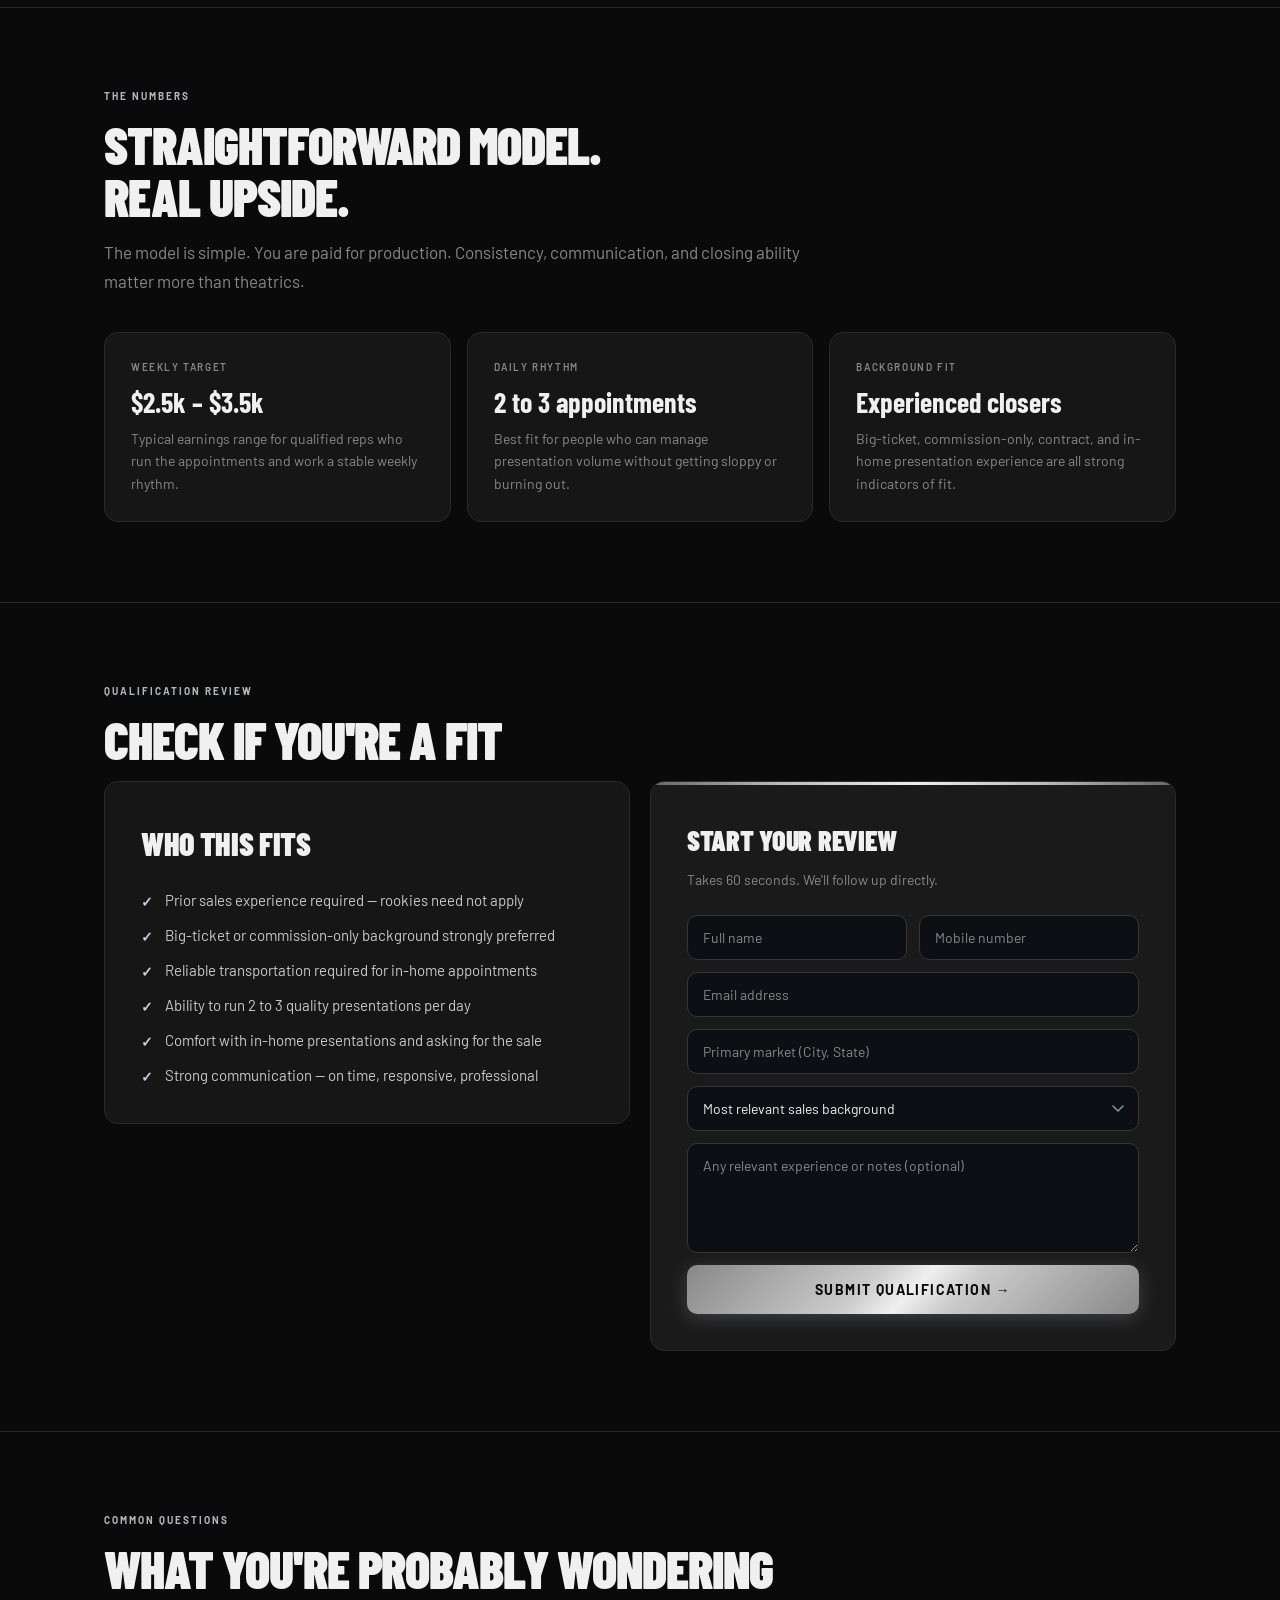
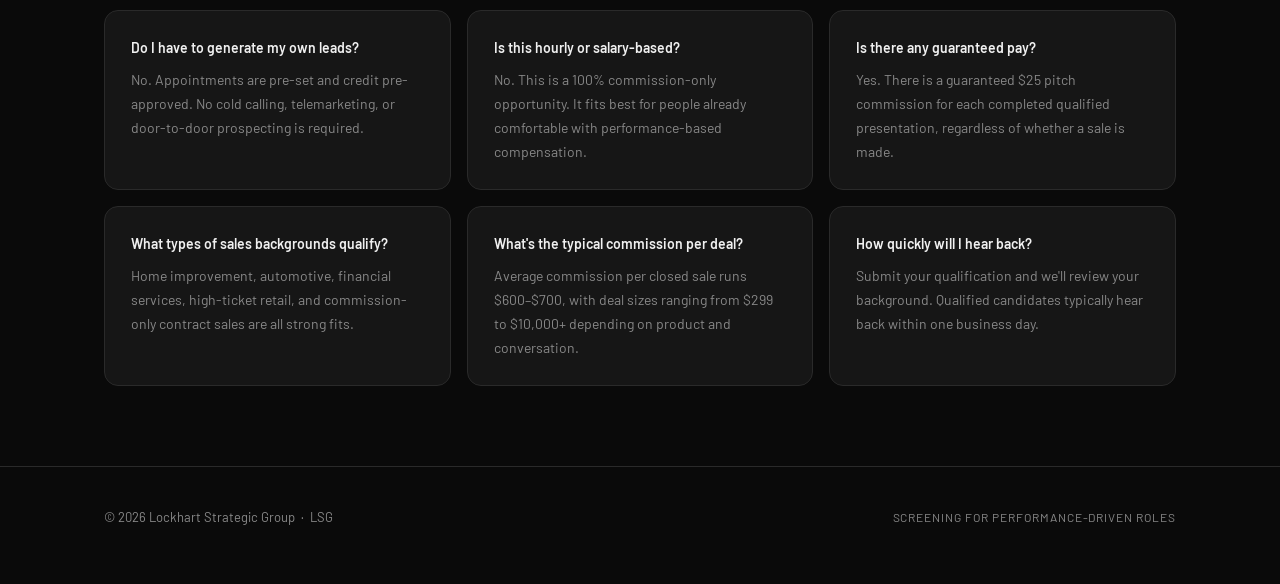
==== commit 1b034cc9: "Update index.html" ====
--- a/index.html
+++ b/index.html
@@ -857,7 +857,7 @@
             </form>
 
             <!-- Success message (shown after submission) -->
-            <
+            
   </script>
 
 <div class="form-success" id="form-success">
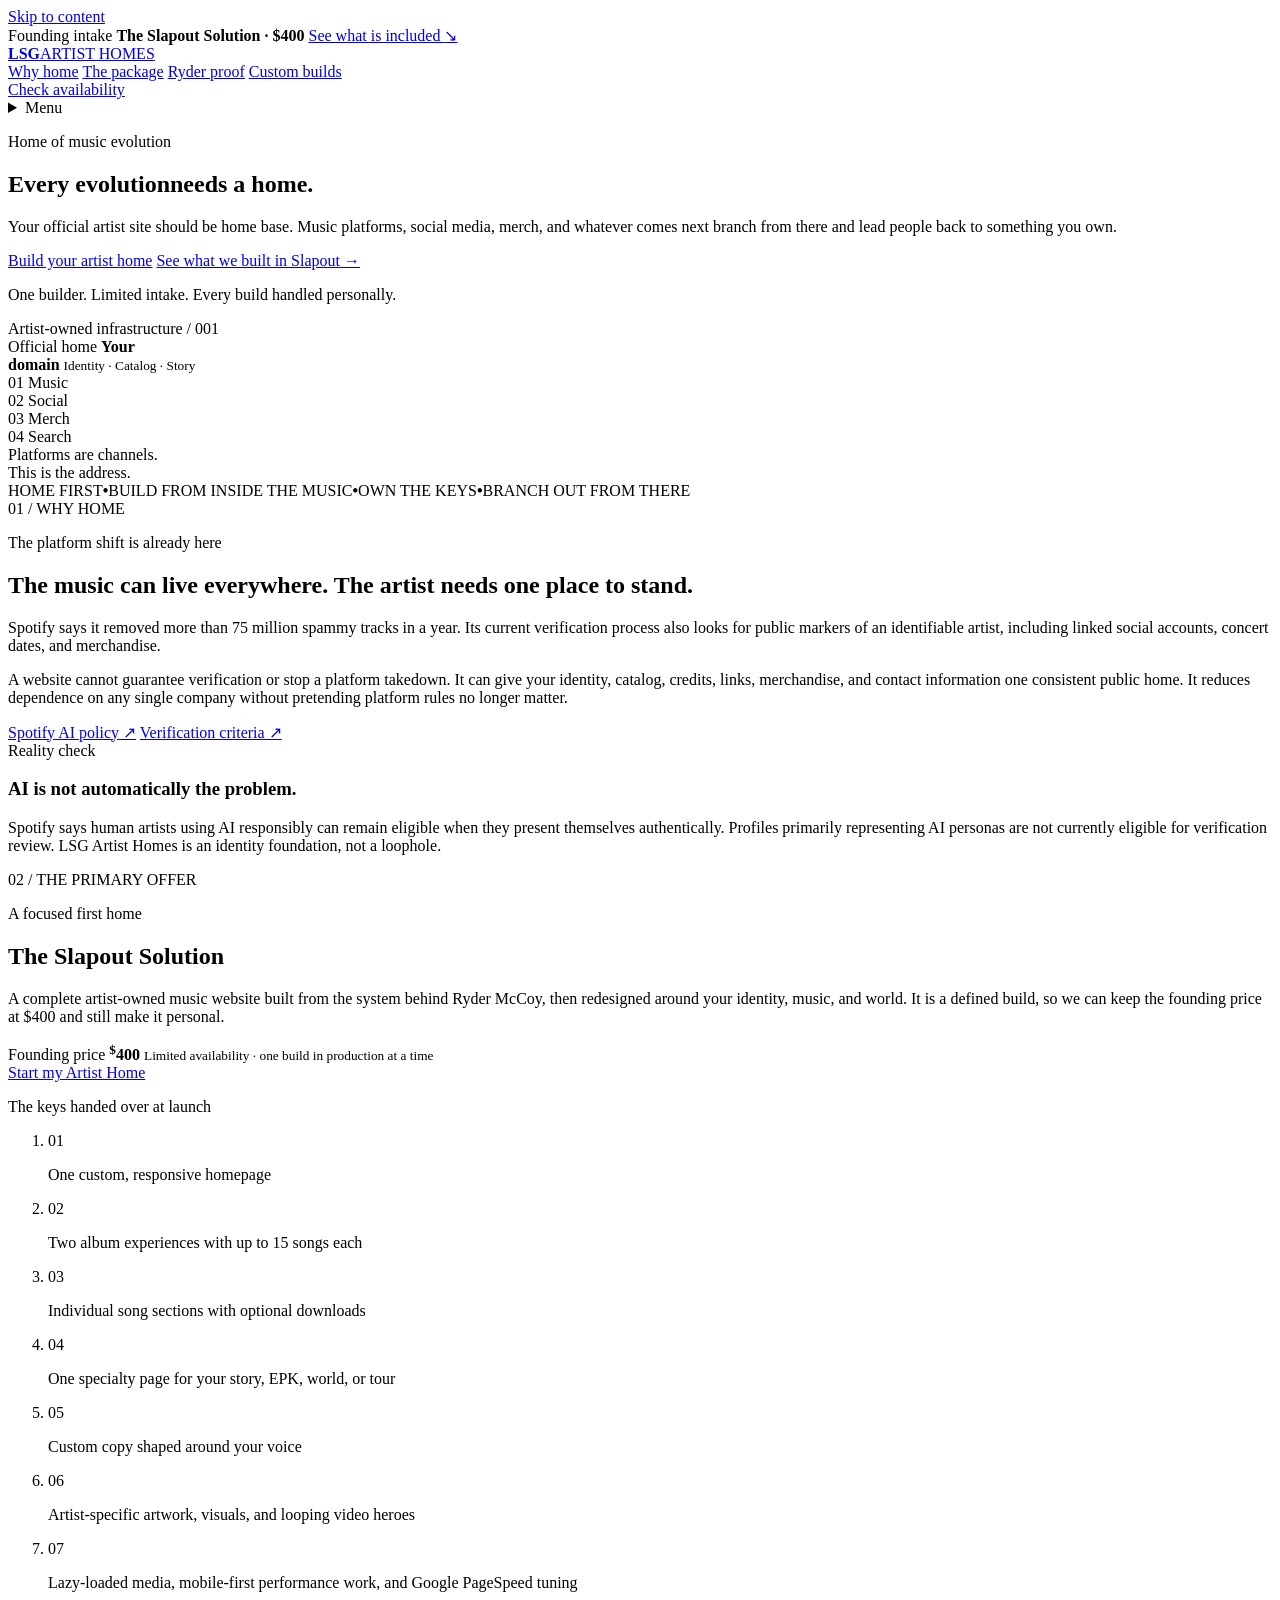
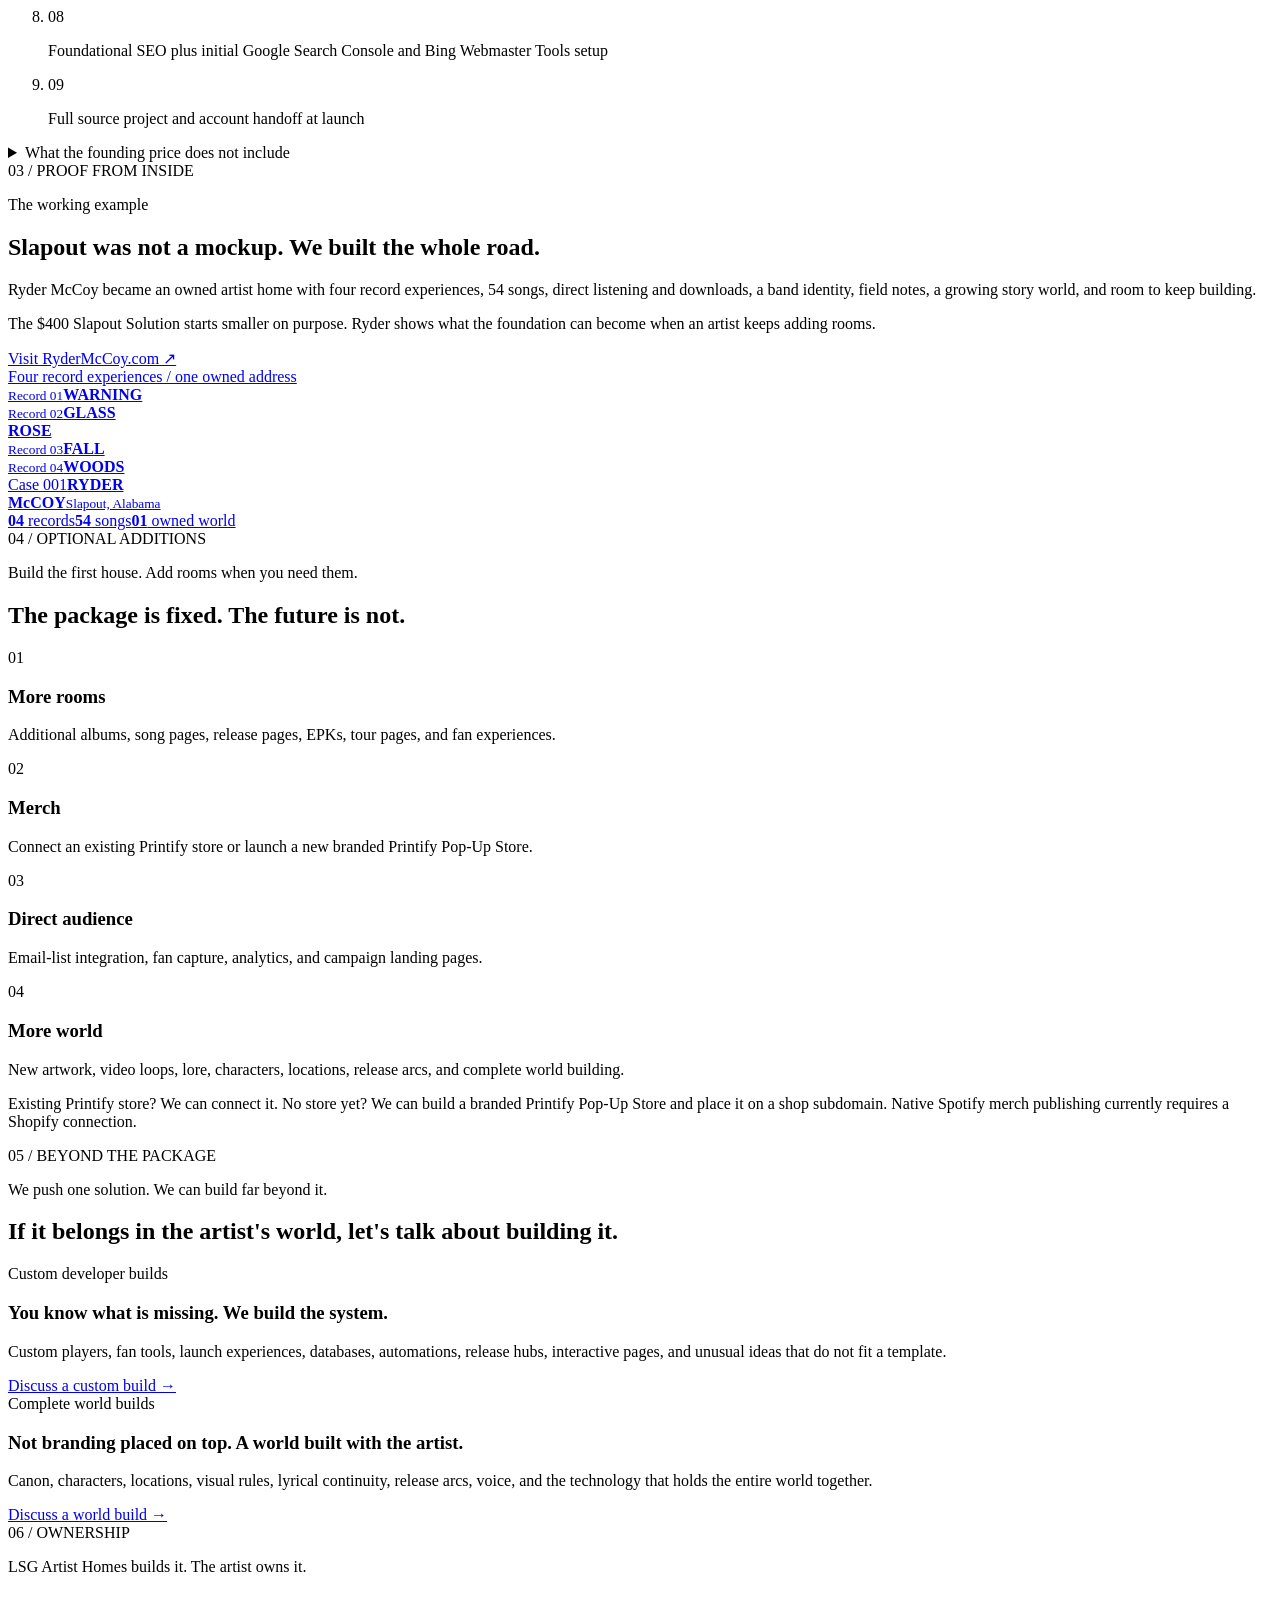
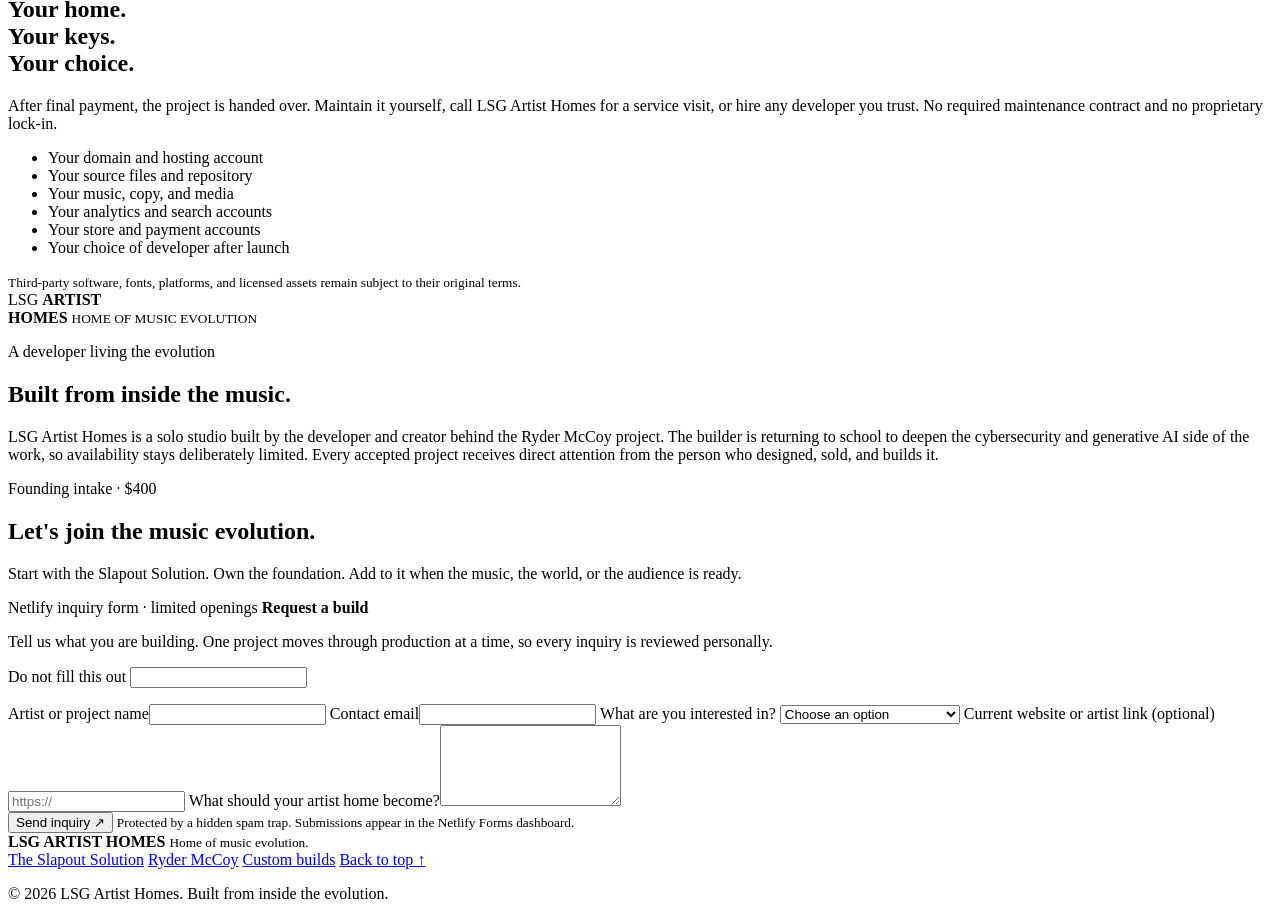
==== commit 22ed987f: "Build LSG Artist Homes landing page" ====
--- a/index.html
+++ b/index.html
@@ -1,933 +1,289 @@
 <!DOCTYPE html>
 <html lang="en">
 <head>
-  <meta charset="UTF-8" />
-  <meta name="viewport" content="width=device-width, initial-scale=1.0" />
-  <title>LSG | Lockhart Strategic Group</title>
-  <meta name="description" content="Direct screening for performance-driven roles. Experienced sales professionals can review fit for a commission-driven opportunity with pre-set, credit pre-approved appointments." />
-  <meta name="theme-color" content="#080b12" />
-  <link rel="preconnect" href="https://fonts.googleapis.com" />
-  <link rel="preconnect" href="https://fonts.gstatic.com" crossorigin />
-  <link href="https://fonts.googleapis.com/css2?family=Barlow+Condensed:wght@400;700;900&family=Barlow:wght@400;500;600&display=swap" rel="stylesheet" />
-
-  <style>
-    :root {
-      --bg: #0a0a0a;
-      --bg2: #111111;
-      --panel: #161616;
-      --panel2: #1a1a1a;
-      --line: #2a2a2a;
-      --line2: #363636;
-      --text: #f0f0f0;
-      --muted: #888888;
-      --soft: #c8c8c8;
-      --accent: #e8e8e8;
-      --gold: #b8bcc4;
-      --gold2: #dde0e6;
-      --chrome: linear-gradient(135deg, #6e7278 0%, #c8cdd6 30%, #ffffff 50%, #c8cdd6 70%, #6e7278 100%);
-      --max: 1120px;
-      --radius: 14px;
-    }
-
-    *, *::before, *::after { box-sizing: border-box; margin: 0; padding: 0; }
-
-    html { scroll-behavior: smooth; }
-
-    body {
-      font-family: 'Barlow', sans-serif;
-      background: var(--bg);
-      color: var(--text);
-      line-height: 1.6;
-      overflow-x: hidden;
-    }
-
-    /* ─── Progress Bar ─── */
-    #progress-bar {
-      position: fixed;
-      top: 0; left: 0;
-      height: 2px;
-      width: 0%;
-      background: linear-gradient(90deg, #555, #bbb, #fff, #bbb, #555);
-      z-index: 9999;
-      transition: width 0.1s linear;
-    }
-
-    /* ─── Noise Overlay ─── */
-    body::before {
-      content: '';
-      position: fixed;
-      inset: 0;
-      background-image: url("data:image/svg+xml,%3Csvg viewBox='0 0 256 256' xmlns='http://www.w3.org/2000/svg'%3E%3Cfilter id='noise'%3E%3CfeTurbulence type='fractalNoise' baseFrequency='0.9' numOctaves='4' stitchTiles='stitch'/%3E%3C/filter%3E%3Crect width='100%25' height='100%25' filter='url(%23noise)' opacity='0.04'/%3E%3C/svg%3E");
-      pointer-events: none;
-      z-index: 0;
-      opacity: 0.4;
-    }
-
-    .wrap {
-      max-width: var(--max);
-      margin: 0 auto;
-      padding: 0 24px;
-      position: relative;
-      z-index: 1;
-    }
-
-    /* ─── NAV ─── */
-    .nav {
-      position: sticky;
-      top: 0;
-      background: rgba(10, 10, 10, 0.94);
-      backdrop-filter: blur(16px);
-      border-bottom: 1px solid var(--line);
-      z-index: 100;
-    }
-
-    .nav-inner {
-      display: flex;
-      align-items: center;
-      justify-content: space-between;
-      min-height: 70px;
-      gap: 20px;
-    }
-
-    .brand { text-decoration: none; color: var(--text); }
-
-    .brand-top {
-      font-family: 'Barlow Condensed', sans-serif;
-      font-size: 30px;
-      font-weight: 900;
-      letter-spacing: .16em;
-      line-height: 1;
-    }
-
-    .brand-sub {
-      font-size: 10px;
-      letter-spacing: .22em;
-      text-transform: uppercase;
-      color: var(--muted);
-      margin-top: 3px;
-    }
-
-    .nav-links {
-      display: flex;
-      gap: 6px;
-      align-items: center;
-    }
-
-    .nav-links a {
-      color: var(--muted);
-      text-decoration: none;
-      font-size: 12px;
-      text-transform: uppercase;
-      letter-spacing: .1em;
-      font-weight: 600;
-      padding: 8px 12px;
-      border-radius: 8px;
-      transition: color .2s, background .2s;
-    }
-
-    .nav-links a:hover { color: var(--text); background: rgba(255,255,255,.05); }
-
-    /* ─── BUTTONS ─── */
-    .btn {
-      display: inline-block;
-      text-decoration: none;
-      padding: 13px 22px;
-      border-radius: 10px;
-      font-weight: 700;
-      text-transform: uppercase;
-      letter-spacing: .1em;
-      font-size: 13px;
-      cursor: pointer;
-      border: none;
-      transition: transform .15s, box-shadow .15s, opacity .15s;
-    }
-
-    .btn:hover { transform: translateY(-1px); }
-    .btn:active { transform: translateY(0); }
-
-    .btn-primary {
-      background: linear-gradient(135deg, #888 0%, #ccc 40%, #f0f0f0 50%, #ccc 60%, #888 100%);
-      color: #0a0a0a;
-      box-shadow: 0 4px 20px rgba(180, 185, 195, 0.25);
-    }
-
-    .btn-primary:hover {
-      background: linear-gradient(135deg, #999 0%, #ddd 40%, #fff 50%, #ddd 60%, #999 100%);
-      box-shadow: 0 6px 28px rgba(200, 205, 215, 0.4);
-    }
-
-    .btn-ghost {
-      border: 1px solid var(--line2);
-      color: var(--soft);
-      background: transparent;
-    }
-
-    .btn-ghost:hover { border-color: var(--muted); color: var(--text); }
-
-    .btn-submit {
-      background: linear-gradient(135deg, #888 0%, #ccc 40%, #f0f0f0 50%, #ccc 60%, #888 100%);
-      color: #0a0a0a;
-      box-shadow: 0 4px 20px rgba(180, 185, 195, 0.25);
-      width: 100%;
-      padding: 16px;
-      font-size: 14px;
-      font-family: 'Barlow', sans-serif;
-    }
-
-    .btn-submit:hover {
-      background: linear-gradient(135deg, #999 0%, #ddd 40%, #fff 50%, #ddd 60%, #999 100%);
-      box-shadow: 0 6px 28px rgba(200, 205, 215, 0.4);
-    }
-
-    /* ─── HERO ─── */
-    .hero {
-      padding: 80px 0 60px;
-      position: relative;
-      overflow: hidden;
-    }
-
-    .hero::before {
-      content: '';
-      position: absolute;
-      top: -200px;
-      right: -300px;
-      width: 800px;
-      height: 800px;
-      background: radial-gradient(circle, rgba(180,185,195,.07) 0%, transparent 65%);
-      pointer-events: none;
-    }
-
-    .eyebrow {
-      display: inline-flex;
-      align-items: center;
-      gap: 8px;
-      padding: 8px 16px;
-      border: 1px solid var(--line2);
-      border-radius: 999px;
-      color: var(--muted);
-      font-size: 11px;
-      letter-spacing: .15em;
-      text-transform: uppercase;
-      font-weight: 600;
-      margin-bottom: 24px;
-      background: rgba(255,255,255,.02);
-    }
-
-    .eyebrow::before {
-      content: '';
-      width: 6px; height: 6px;
-      background: var(--gold);
-      border-radius: 50%;
-    }
-
-    h1 {
-      font-family: 'Barlow Condensed', sans-serif;
-      font-size: clamp(52px, 11vw, 100px);
-      font-weight: 900;
-      line-height: .92;
-      text-transform: uppercase;
-      letter-spacing: -.02em;
-      max-width: 14ch;
-    }
-
-    h1 span {
-      background: linear-gradient(135deg, #888 0%, #ccc 35%, #fff 50%, #ccc 65%, #888 100%);
-      -webkit-background-clip: text;
-      -webkit-text-fill-color: transparent;
-      background-clip: text;
-    }
-
-    .hero-copy {
-      max-width: 680px;
-      font-size: 18px;
-      color: var(--muted);
-      margin: 26px 0 0;
-      line-height: 1.7;
-    }
-
-    .actions {
-      display: flex;
-      gap: 12px;
-      flex-wrap: wrap;
-      margin-top: 32px;
-    }
-
-    /* ─── STAT GRID ─── */
-    .stat-grid {
-      display: grid;
-      grid-template-columns: repeat(3, 1fr);
-      gap: 16px;
-      margin-top: 48px;
-    }
-
-    .stat-card {
-      background: var(--panel);
-      border: 1px solid var(--line);
-      border-radius: var(--radius);
-      padding: 24px;
-      position: relative;
-      overflow: hidden;
-      transition: border-color .2s, transform .2s;
-    }
-
-    .stat-card::before {
-      content: '';
-      position: absolute;
-      top: 0; left: 0; right: 0;
-      height: 2px;
-      background: linear-gradient(90deg, #888, #ddd, #fff, #ddd, transparent);
-    }
-
-    .stat-card:hover {
-      border-color: var(--line2);
-      transform: translateY(-2px);
-    }
-
-    .stat-label {
-      font-size: 10px;
-      letter-spacing: .16em;
-      text-transform: uppercase;
-      color: var(--muted);
-      font-weight: 600;
-      margin-bottom: 12px;
-    }
-
-    .stat-value {
-      font-family: 'Barlow Condensed', sans-serif;
-      font-size: 32px;
-      font-weight: 700;
-      line-height: 1.1;
-      color: var(--text);
-    }
-
-    .stat-copy {
-      color: var(--muted);
-      margin-top: 10px;
-      font-size: 14px;
-      line-height: 1.6;
-    }
-
-    /* ─── DIVIDER ─── */
-    .divider {
-      border: none;
-      border-top: 1px solid var(--line);
-      margin: 0;
-    }
-
-    /* ─── SECTIONS ─── */
-    section.block {
-      padding: 80px 0;
-    }
-
-    .section-label {
-      font-size: 10px;
-      letter-spacing: .2em;
-      text-transform: uppercase;
-      color: #b0b5be;
-      font-weight: 700;
-      margin-bottom: 14px;
-    }
-
-    h2 {
-      font-family: 'Barlow Condensed', sans-serif;
-      font-size: clamp(32px, 5vw, 52px);
-      font-weight: 900;
-      line-height: 1;
-      text-transform: uppercase;
-      letter-spacing: -.02em;
-      margin-bottom: 16px;
-    }
-
-    .section-copy {
-      color: var(--muted);
-      max-width: 700px;
-      font-size: 17px;
-      line-height: 1.7;
-      margin-bottom: 36px;
-    }
-
-    /* Card grid shared */
-    .card-grid {
-      display: grid;
-      grid-template-columns: repeat(3, 1fr);
-      gap: 16px;
-    }
-
-    .card {
-      background: var(--panel);
-      border: 1px solid var(--line);
-      border-radius: var(--radius);
-      padding: 26px;
-      transition: border-color .2s, transform .2s;
-    }
-
-    .card:hover {
-      border-color: var(--line2);
-      transform: translateY(-2px);
-    }
-
-    .card-label {
-      font-size: 10px;
-      letter-spacing: .16em;
-      text-transform: uppercase;
-      color: var(--muted);
-      font-weight: 600;
-      margin-bottom: 12px;
-    }
-
-    .card-value {
-      font-family: 'Barlow Condensed', sans-serif;
-      font-size: 28px;
-      font-weight: 700;
-      line-height: 1.1;
-      margin-bottom: 10px;
-    }
-
-    .card-copy {
-      color: var(--muted);
-      font-size: 14px;
-      line-height: 1.6;
-    }
-
-    /* ─── APPLY SECTION ─── */
-    .apply-grid {
-      display: grid;
-      grid-template-columns: 1fr 1fr;
-      gap: 20px;
-      align-items: start;
-    }
-
-    .apply-left {
-      background: var(--panel);
-      border: 1px solid var(--line);
-      border-radius: var(--radius);
-      padding: 36px;
-    }
-
-    .apply-left h3 {
-      font-family: 'Barlow Condensed', sans-serif;
-      font-size: 32px;
-      font-weight: 900;
-      text-transform: uppercase;
-      letter-spacing: -.01em;
-      margin-bottom: 20px;
-    }
-
-    ul.checklist {
-      list-style: none;
-      display: flex;
-      flex-direction: column;
-      gap: 12px;
-    }
-
-    ul.checklist li {
-      display: flex;
-      align-items: flex-start;
-      gap: 12px;
-      color: var(--soft);
-      font-size: 15px;
-      line-height: 1.5;
-    }
-
-    ul.checklist li::before {
-      content: '✓';
-      color: #c8cdd6;
-      font-weight: 700;
-      font-size: 14px;
-      flex-shrink: 0;
-      margin-top: 2px;
-    }
-
-    .apply-right {
-      background: var(--panel2);
-      border: 1px solid var(--line);
-      border-radius: var(--radius);
-      padding: 36px;
-      position: relative;
-      overflow: hidden;
-    }
-
-    .apply-right::before {
-      content: '';
-      position: absolute;
-      top: 0; left: 0; right: 0;
-      height: 3px;
-      background: linear-gradient(90deg, #666, #bbb, #eee, #bbb, #666);
-    }
-
-    .apply-right h3 {
-      font-family: 'Barlow Condensed', sans-serif;
-      font-size: 28px;
-      font-weight: 900;
-      text-transform: uppercase;
-      letter-spacing: -.01em;
-      margin-bottom: 6px;
-    }
-
-    .apply-right .sub {
-      color: var(--muted);
-      font-size: 14px;
-      margin-bottom: 24px;
-    }
-
-    /* ─── FORM ─── */
-    form {
-      display: grid;
-      gap: 12px;
-    }
-
-    .form-row {
-      display: grid;
-      grid-template-columns: 1fr 1fr;
-      gap: 12px;
-    }
-
-    input, select, textarea {
-      width: 100%;
-      padding: 13px 15px;
-      border-radius: 10px;
-      border: 1px solid var(--line2);
-      background: rgba(8, 11, 18, 0.7);
-      color: var(--text);
-      font-size: 14px;
-      font-family: 'Barlow', sans-serif;
-      transition: border-color .2s, background .2s;
-      -webkit-appearance: none;
-    }
-
-    input::placeholder, textarea::placeholder { color: var(--muted); }
-
-    input:focus, select:focus, textarea:focus {
-      outline: none;
-      border-color: #b0b5be;
-      background: rgba(10, 10, 10, 0.95);
-    }
-
-    select {
-      cursor: pointer;
-      background-image: url("data:image/svg+xml,%3Csvg xmlns='http://www.w3.org/2000/svg' width='12' height='8' viewBox='0 0 12 8'%3E%3Cpath d='M1 1l5 5 5-5' stroke='%238494b4' stroke-width='1.5' fill='none' stroke-linecap='round'/%3E%3C/svg%3E");
-      background-repeat: no-repeat;
-      background-position: right 14px center;
-      padding-right: 36px;
-    }
-
-    select option { background: var(--panel); }
-
-    textarea {
-      min-height: 110px;
-      resize: vertical;
-    }
-
-    /* ─── FAQ ─── */
-    .faq-grid {
-      display: grid;
-      grid-template-columns: repeat(3, 1fr);
-      gap: 16px;
-    }
-
-    .faq-card {
-      background: var(--panel);
-      border: 1px solid var(--line);
-      border-radius: var(--radius);
-      padding: 26px;
-    }
-
-    .faq-q {
-      font-weight: 600;
-      font-size: 14px;
-      color: var(--text);
-      margin-bottom: 10px;
-      line-height: 1.5;
-    }
-
-    .faq-a {
-      color: var(--muted);
-      font-size: 14px;
-      line-height: 1.7;
-    }
-
-    /* ─── SUCCESS STATE ─── */
-    .form-success {
-      display: none;
-      text-align: center;
-      padding: 40px 20px;
-    }
-
-    .form-success .check {
-      font-size: 48px;
-      margin-bottom: 16px;
-    }
-
-    .form-success h4 {
-      font-family: 'Barlow Condensed', sans-serif;
-      font-size: 28px;
-      font-weight: 900;
-      text-transform: uppercase;
-      margin-bottom: 10px;
-      color: #c8cdd6;
-    }
-
-    .form-success p {
-      color: var(--muted);
-      font-size: 15px;
-    }
-
-    /* ─── FOOTER ─── */
-    .footer {
-      padding: 40px 0 56px;
-      border-top: 1px solid var(--line);
-    }
-
-    .footer-inner {
-      display: flex;
-      justify-content: space-between;
-      align-items: center;
-      gap: 20px;
-      flex-wrap: wrap;
-    }
-
-    .footer-copy {
-      color: var(--muted);
-      font-size: 13px;
-    }
-
-    .footer-tagline {
-      color: var(--muted);
-      font-size: 12px;
-      letter-spacing: .08em;
-      text-transform: uppercase;
-    }
-
-    /* ─── ANIMATIONS ─── */
-    @keyframes fadeUp {
-      from { opacity: 0; transform: translateY(24px); }
-      to   { opacity: 1; transform: translateY(0); }
-    }
-
-    .fade-up {
-      animation: fadeUp .5s ease both;
-    }
-
-    .fade-up-1 { animation-delay: .1s; }
-    .fade-up-2 { animation-delay: .2s; }
-    .fade-up-3 { animation-delay: .3s; }
-    .fade-up-4 { animation-delay: .4s; }
-
-    /* ─── RESPONSIVE ─── */
-    @media (max-width: 960px) {
-      .stat-grid,
-      .card-grid,
-      .faq-grid {
-        grid-template-columns: repeat(2, 1fr);
-      }
-
-      .apply-grid {
-        grid-template-columns: 1fr;
-      }
-    }
-
-    @media (max-width: 640px) {
-      .stat-grid,
-      .card-grid,
-      .faq-grid {
-        grid-template-columns: 1fr;
-      }
-
-      .form-row {
-        grid-template-columns: 1fr;
-      }
-
-      .nav-inner {
-        flex-direction: column;
-        align-items: flex-start;
-        padding: 14px 0;
-        min-height: auto;
-        gap: 10px;
-      }
-
-      .nav-links {
-        width: 100%;
-        gap: 4px;
-        flex-wrap: wrap;
-      }
-
-      .actions .btn {
-        width: 100%;
-        text-align: center;
-      }
-
-      .hero { padding: 48px 0 40px; }
-      section.block { padding: 56px 0; }
-      .apply-left, .apply-right { padding: 24px; }
-
-      .footer-inner { flex-direction: column; align-items: flex-start; }
-    }
-  </style>
+  <meta charset="utf-8">
+  <meta name="viewport" content="width=device-width, initial-scale=1">
+  <title>LSG Artist Homes | Home of Music Evolution</title>
+  <meta name="description" content="Artist-owned music websites, custom developer builds, and complete world builds. The founding Slapout Solution is available in limited $400 build slots.">
+  <meta name="theme-color" content="#1746d1">
+  <link rel="canonical" href="https://lsgsales.com/">
+  <link rel="icon" href="data:image/svg+xml,%3Csvg xmlns='http://www.w3.org/2000/svg' viewBox='0 0 64 64'%3E%3Crect width='64' height='64' rx='8' fill='%231746d1'/%3E%3Cpath d='M9 31 32 14l23 17M48 18v10' fill='none' stroke='white' stroke-width='5' stroke-linecap='square'/%3E%3Ctext x='32' y='51' text-anchor='middle' fill='white' font-family='Arial,sans-serif' font-weight='900' font-size='18'%3EAH%3C/text%3E%3C/svg%3E">
+  <meta property="og:type" content="website">
+  <meta property="og:title" content="LSG Artist Homes — Every evolution needs a home.">
+  <meta property="og:description" content="A custom, artist-owned website built from inside the music.">
+  <meta property="og:url" content="https://lsgsales.com/">
+  <meta name="twitter:card" content="summary_large_image">
+  <link rel="stylesheet" href="styles.css">
 </head>
 <body>
-
-  <!-- Progress bar -->
-  <div id="progress-bar"></div>
-
-  <!-- ─── NAV ─── -->
-  <header class="nav">
-    <div class="wrap nav-inner">
-      <a class="brand" href="#top">
-        <img src="1000019126.png" alt="LSG Recruiting Network" style="height:52px;width:auto;display:block;" />
+  <a class="skip-link" href="#main-content">Skip to content</a>
+
+  <div class="announcement" role="status">
+    <span>Founding intake</span>
+    <strong>The Slapout Solution · $400</strong>
+    <a href="#package">See what is included <span aria-hidden="true">↘</span></a>
+  </div>
+
+  <header class="site-header">
+    <a class="brand" href="#top" aria-label="LSG Artist Homes home">
+      <span class="roof-mark" aria-hidden="true"><i></i></span>
+      <span class="brand-name"><b>LSG</b><span>ARTIST HOMES</span></span>
+    </a>
+
+    <nav class="desktop-nav" aria-label="Primary navigation">
+      <a href="#why-home">Why home</a>
+      <a href="#package">The package</a>
+      <a href="#ryder-proof">Ryder proof</a>
+      <a href="#custom">Custom builds</a>
+    </nav>
+
+    <a class="header-cta" href="#start">Check availability</a>
+
+    <details class="mobile-menu">
+      <summary aria-label="Open navigation">Menu</summary>
+      <nav aria-label="Mobile navigation">
+        <a href="#why-home">Why home</a>
+        <a href="#package">The package</a>
+        <a href="#ryder-proof">Ryder proof</a>
+        <a href="#custom">Custom builds</a>
+        <a href="#start">Check availability</a>
+      </nav>
+    </details>
+  </header>
+
+  <main id="main-content">
+    <section class="hero" id="top">
+      <div class="hero-grid" aria-hidden="true"></div>
+      <div class="hero-copy">
+        <p class="eyebrow">Home of music evolution</p>
+        <h1>Every evolution<span>needs a home.</span></h1>
+        <p class="hero-lede">Your official artist site should be home base. Music platforms, social media, merch, and whatever comes next branch from there and lead people back to something you own.</p>
+        <div class="hero-actions">
+          <a class="button button-primary" href="#package">Build your artist home</a>
+          <a class="text-link" href="#ryder-proof">See what we built in Slapout <span aria-hidden="true">→</span></a>
+        </div>
+        <p class="capacity"><span></span> One builder. Limited intake. Every build handled personally.</p>
+      </div>
+
+      <div class="home-plan" role="img" aria-label="Artist Home connects an official domain to music, social media, merchandise, search, and fans">
+        <div class="plan-kicker">Artist-owned infrastructure / 001</div>
+        <div class="plan-roof" aria-hidden="true"></div>
+        <div class="plan-home">
+          <span class="plan-label">Official home</span>
+          <strong>Your<br>domain</strong>
+          <small>Identity · Catalog · Story</small>
+        </div>
+        <div class="plan-node node-music"><span>01</span> Music</div>
+        <div class="plan-node node-social"><span>02</span> Social</div>
+        <div class="plan-node node-merch"><span>03</span> Merch</div>
+        <div class="plan-node node-search"><span>04</span> Search</div>
+        <div class="plan-note">Platforms are channels.<br>This is the address.</div>
+      </div>
+    </section>
+
+    <section class="marquee" aria-label="LSG Artist Homes principles">
+      <div><span>HOME FIRST</span><b>•</b><span>BUILD FROM INSIDE THE MUSIC</span><b>•</b><span>OWN THE KEYS</span><b>•</b><span>BRANCH OUT FROM THERE</span></div>
+    </section>
+
+    <section class="section why-home" id="why-home">
+      <div class="section-number">01 / WHY HOME</div>
+      <div class="section-heading">
+        <p class="eyebrow">The platform shift is already here</p>
+        <h2>The music can live everywhere. The artist needs one place to stand.</h2>
+      </div>
+      <div class="why-copy">
+        <p class="large-copy">Spotify says it removed more than 75 million spammy tracks in a year. Its current verification process also looks for public markers of an identifiable artist, including linked social accounts, concert dates, and merchandise.</p>
+        <p>A website cannot guarantee verification or stop a platform takedown. It can give your identity, catalog, credits, links, merchandise, and contact information one consistent public home. It reduces dependence on any single company without pretending platform rules no longer matter.</p>
+        <div class="source-links">
+          <a href="https://newsroom.spotify.com/2025-09-25/spotify-strengthens-ai-protections/" target="_blank" rel="noreferrer">Spotify AI policy ↗</a>
+          <a href="https://support.spotify.com/us/artists/article/verified-by-spotify/" target="_blank" rel="noreferrer">Verification criteria ↗</a>
+        </div>
+      </div>
+      <aside class="reality-card">
+        <span>Reality check</span>
+        <h3>AI is not automatically the problem.</h3>
+        <p>Spotify says human artists using AI responsibly can remain eligible when they present themselves authentically. Profiles primarily representing AI personas are not currently eligible for verification review. LSG Artist Homes is an identity foundation, not a loophole.</p>
+      </aside>
+    </section>
+
+    <section class="package-section" id="package">
+      <div class="package-intro">
+        <div class="section-number light">02 / THE PRIMARY OFFER</div>
+        <p class="eyebrow light">A focused first home</p>
+        <h2>The Slapout Solution</h2>
+        <p>A complete artist-owned music website built from the system behind Ryder McCoy, then redesigned around your identity, music, and world. It is a defined build, so we can keep the founding price at $400 and still make it personal.</p>
+        <div class="price-lockup">
+          <span>Founding price</span>
+          <strong><sup>$</sup>400</strong>
+          <small>Limited availability · one build in production at a time</small>
+        </div>
+        <a class="button button-light" href="#start">Start my Artist Home</a>
+      </div>
+
+      <div class="package-list">
+        <p class="list-title">The keys handed over at launch</p>
+        <ol>
+          <li><span>01</span><p>One custom, responsive homepage</p></li>
+          <li><span>02</span><p>Two album experiences with up to 15 songs each</p></li>
+          <li><span>03</span><p>Individual song sections with optional downloads</p></li>
+          <li><span>04</span><p>One specialty page for your story, EPK, world, or tour</p></li>
+          <li><span>05</span><p>Custom copy shaped around your voice</p></li>
+          <li><span>06</span><p>Artist-specific artwork, visuals, and looping video heroes</p></li>
+          <li><span>07</span><p>Lazy-loaded media, mobile-first performance work, and Google PageSpeed tuning</p></li>
+          <li><span>08</span><p>Foundational SEO plus initial Google Search Console and Bing Webmaster Tools setup</p></li>
+          <li><span>09</span><p>Full source project and account handoff at launch</p></li>
+        </ol>
+        <details class="terms-note">
+          <summary>What the founding price does not include</summary>
+          <p>Domain registration, paid hosting or third-party subscriptions, ecommerce, ongoing maintenance, extra pages, and unlimited revisions are separate. Search rankings and PageSpeed scores cannot be guaranteed. Artists must control the rights to all supplied audio and media.</p>
+        </details>
+      </div>
+    </section>
+
+    <section class="section ryder-proof" id="ryder-proof">
+      <div class="section-number">03 / PROOF FROM INSIDE</div>
+      <div class="ryder-copy">
+        <p class="eyebrow">The working example</p>
+        <h2>Slapout was not a mockup. We built the whole road.</h2>
+        <p class="large-copy">Ryder McCoy became an owned artist home with four record experiences, 54 songs, direct listening and downloads, a band identity, field notes, a growing story world, and room to keep building.</p>
+        <p>The $400 Slapout Solution starts smaller on purpose. Ryder shows what the foundation can become when an artist keeps adding rooms.</p>
+        <a class="button button-outline" href="https://rydermccoy.com" target="_blank" rel="noreferrer">Visit RyderMcCoy.com ↗</a>
+      </div>
+
+      <a class="ryder-visual" href="https://rydermccoy.com" target="_blank" rel="noreferrer" aria-label="Visit The Ryder McCoy Band website">
+        <div class="ryder-catalog" aria-hidden="true">
+          <span class="catalog-label">Four record experiences / one owned address</span>
+          <div class="record-card record-one"><small>Record 01</small><strong>WARNING</strong></div>
+          <div class="record-card record-two"><small>Record 02</small><strong>GLASS<br>ROSE</strong></div>
+          <div class="record-card record-three"><small>Record 03</small><strong>FALL</strong></div>
+          <div class="record-card record-four"><small>Record 04</small><strong>WOODS</strong></div>
+        </div>
+        <div class="ryder-stamp"><span>Case 001</span><strong>RYDER<br>McCOY</strong><small>Slapout, Alabama</small></div>
+        <div class="ryder-stats"><span><b>04</b> records</span><span><b>54</b> songs</span><span><b>01</b> owned world</span></div>
       </a>
-      <nav class="nav-links">
-        <a href="#opportunity">Opportunity</a>
-        <a href="#numbers">Numbers</a>
-        <a href="#faq">FAQ</a>
-        <a href="#apply" class="btn btn-primary">Apply Now</a>
-      </nav>
+    </section>
+
+    <section class="additions-section">
+      <div class="section-number">04 / OPTIONAL ADDITIONS</div>
+      <div class="section-heading compact">
+        <p class="eyebrow">Build the first house. Add rooms when you need them.</p>
+        <h2>The package is fixed. The future is not.</h2>
+      </div>
+      <div class="add-on-grid">
+        <article><span>01</span><h3>More rooms</h3><p>Additional albums, song pages, release pages, EPKs, tour pages, and fan experiences.</p></article>
+        <article><span>02</span><h3>Merch</h3><p>Connect an existing Printify store or launch a new branded Printify Pop-Up Store.</p></article>
+        <article><span>03</span><h3>Direct audience</h3><p>Email-list integration, fan capture, analytics, and campaign landing pages.</p></article>
+        <article><span>04</span><h3>More world</h3><p>New artwork, video loops, lore, characters, locations, release arcs, and complete world building.</p></article>
+      </div>
+      <p class="add-on-note">Existing Printify store? We can connect it. No store yet? We can build a branded Printify Pop-Up Store and place it on a shop subdomain. Native Spotify merch publishing currently requires a Shopify connection.</p>
+    </section>
+
+    <section class="custom-section" id="custom">
+      <div class="custom-lede">
+        <div class="section-number light">05 / BEYOND THE PACKAGE</div>
+        <p class="eyebrow light">We push one solution. We can build far beyond it.</p>
+        <h2>If it belongs in the artist's world, let's talk about building it.</h2>
+      </div>
+      <div class="custom-cards">
+        <article>
+          <span>Custom developer builds</span>
+          <h3>You know what is missing. We build the system.</h3>
+          <p>Custom players, fan tools, launch experiences, databases, automations, release hubs, interactive pages, and unusual ideas that do not fit a template.</p>
+          <a href="#start">Discuss a custom build →</a>
+        </article>
+        <article>
+          <span>Complete world builds</span>
+          <h3>Not branding placed on top. A world built with the artist.</h3>
+          <p>Canon, characters, locations, visual rules, lyrical continuity, release arcs, voice, and the technology that holds the entire world together.</p>
+          <a href="#start">Discuss a world build →</a>
+        </article>
+      </div>
+    </section>
+
+    <section class="ownership-section">
+      <div class="section-number">06 / OWNERSHIP</div>
+      <div class="ownership-heading">
+        <p class="eyebrow">LSG Artist Homes builds it. The artist owns it.</p>
+        <h2>Your home.<br>Your keys.<br>Your choice.</h2>
+      </div>
+      <div class="ownership-copy">
+        <p class="large-copy">After final payment, the project is handed over. Maintain it yourself, call LSG Artist Homes for a service visit, or hire any developer you trust. No required maintenance contract and no proprietary lock-in.</p>
+        <ul>
+          <li>Your domain and hosting account</li>
+          <li>Your source files and repository</li>
+          <li>Your music, copy, and media</li>
+          <li>Your analytics and search accounts</li>
+          <li>Your store and payment accounts</li>
+          <li>Your choice of developer after launch</li>
+        </ul>
+        <small>Third-party software, fonts, platforms, and licensed assets remain subject to their original terms.</small>
+      </div>
+    </section>
+
+    <section class="founder-section">
+      <div class="founder-mark founder-wordmark" role="img" aria-label="LSG Artist Homes">
+        <span class="lsg-stamp" aria-hidden="true">LSG</span>
+        <span class="poster-roof" aria-hidden="true"><i></i></span>
+        <strong>ARTIST<br>HOMES</strong>
+        <small>HOME OF MUSIC EVOLUTION</small>
+      </div>
+      <div>
+        <p class="eyebrow">A developer living the evolution</p>
+        <h2>Built from inside the music.</h2>
+        <p>LSG Artist Homes is a solo studio built by the developer and creator behind the Ryder McCoy project. The builder is returning to school to deepen the cybersecurity and generative AI side of the work, so availability stays deliberately limited. Every accepted project receives direct attention from the person who designed, sold, and builds it.</p>
+      </div>
+    </section>
+
+    <section class="start-section" id="start">
+      <div class="start-copy">
+        <p class="eyebrow light">Founding intake · $400</p>
+        <h2>Let's join the music evolution.</h2>
+        <p>Start with the Slapout Solution. Own the foundation. Add to it when the music, the world, or the audience is ready.</p>
+      </div>
+      <div class="start-card">
+        <span>Netlify inquiry form · limited openings</span>
+        <strong>Request a build</strong>
+        <p>Tell us what you are building. One project moves through production at a time, so every inquiry is reviewed personally.</p>
+
+        <form class="inquiry-form" name="artist-home-inquiry" method="POST" action="/thank-you.html" data-netlify="true" netlify-honeypot="bot-field">
+          <input type="hidden" name="form-name" value="artist-home-inquiry">
+          <p class="honeypot" aria-hidden="true"><label>Do not fill this out <input name="bot-field" type="text" tabindex="-1" autocomplete="off"></label></p>
+          <div class="form-grid">
+            <label>Artist or project name<input name="artist-name" type="text" autocomplete="organization" required></label>
+            <label>Contact email<input name="email" type="email" autocomplete="email" required></label>
+            <label class="form-full">What are you interested in?
+              <select name="project-type" required>
+                <option value="" selected disabled>Choose an option</option>
+                <option value="slapout-solution">The $400 Slapout Solution</option>
+                <option value="custom-build">A custom developer build</option>
+                <option value="world-build">A complete world build</option>
+                <option value="merch-add-on">Merch or Printify add-on</option>
+                <option value="not-sure">I am not sure yet</option>
+              </select>
+            </label>
+            <label class="form-full">Current website or artist link <span>(optional)</span><input name="current-link" type="url" inputmode="url" placeholder="https://"></label>
+            <label class="form-full">What should your artist home become?<textarea name="project-notes" rows="5" required></textarea></label>
+          </div>
+          <button class="button form-submit" type="submit">Send inquiry ↗</button>
+          <small>Protected by a hidden spam trap. Submissions appear in the Netlify Forms dashboard.</small>
+        </form>
+      </div>
+    </section>
+  </main>
+
+  <footer>
+    <div class="footer-brand">
+      <span class="roof-mark" aria-hidden="true"><i></i></span>
+      <strong><span>LSG</span> ARTIST HOMES</strong>
+      <small>Home of music evolution.</small>
     </div>
-  </header>
-
-  <main id="top">
-
-    <!-- ─── HERO ─── -->
-    <section class="hero">
-      <div class="wrap">
-        <div class="eyebrow fade-up fade-up-1">Direct screening for performance-driven roles</div>
-
-        <h1 class="fade-up fade-up-2">
-          Stop Prospecting.<br>
-          Start <span>Closing.</span>
-        </h1>
-
-        <p class="hero-copy fade-up fade-up-3">
-          Lockhart Strategic Group screens experienced sales professionals for a commission-driven opportunity built around pre-set, credit pre-approved appointments. No cold calling. No door knocking. No telemarketing treadmill.
-        </p>
-
-        <div class="actions fade-up fade-up-4">
-          <a href="#apply" class="btn btn-primary">Begin Qualification</a>
-          <a href="#opportunity" class="btn btn-ghost">Review Opportunity</a>
-        </div>
-
-        <div class="stat-grid">
-          <div class="stat-card fade-up fade-up-1">
-            <div class="stat-label">Typical weekly range</div>
-            <div class="stat-value">$2.5k – $3.5k</div>
-            <div class="stat-copy">Performance-based range for productive reps who run the schedule and close at a competent rate.</div>
-          </div>
-          <div class="stat-card fade-up fade-up-2">
-            <div class="stat-label">Average closed deal</div>
-            <div class="stat-value">$600 – $700</div>
-            <div class="stat-copy">Average commission per closed sale plus guaranteed pitch pay for each qualified presentation.</div>
-          </div>
-          <div class="stat-card fade-up fade-up-3">
-            <div class="stat-label">Lead model</div>
-            <div class="stat-value">Pre-set. Pre-approved.</div>
-            <div class="stat-copy">Built for reps who want to present and close — not chase cold leads all week.</div>
-          </div>
-        </div>
-      </div>
-    </section>
-
-    <hr class="divider" />
-
-    <!-- ─── OPPORTUNITY ─── -->
-    <section id="opportunity" class="block">
-      <div class="wrap">
-        <div class="section-label">The Opportunity</div>
-        <h2>Built for closers,<br>not cold callers</h2>
-        <p class="section-copy">
-          This role is built for experienced sales professionals who want to spend less time hunting and more time presenting. Appointments arrive pre-set and credit pre-approved — you show up and close.
-        </p>
-
-        <div class="card-grid">
-          <div class="card">
-            <div class="card-label">Lead structure</div>
-            <div class="card-value">100% Pre-Set</div>
-            <div class="card-copy">Appointments are scheduled in advance and designed to put you in front of live, ready-to-buy opportunity.</div>
-          </div>
-          <div class="card">
-            <div class="card-label">Pitch pay</div>
-            <div class="card-value">$25 per presentation</div>
-            <div class="card-copy">Guaranteed for each completed qualified 90-minute presentation, whether or not the deal closes.</div>
-          </div>
-          <div class="card">
-            <div class="card-label">Offer range</div>
-            <div class="card-value">$299 – $10,000+</div>
-            <div class="card-copy">Room for real ticket size and stronger value conversations with qualified buyers.</div>
-          </div>
-        </div>
-      </div>
-    </section>
-
-    <hr class="divider" />
-
-    <!-- ─── NUMBERS ─── -->
-    <section id="numbers" class="block">
-      <div class="wrap">
-        <div class="section-label">The Numbers</div>
-        <h2>Straightforward model.<br>Real upside.</h2>
-        <p class="section-copy">
-          The model is simple. You are paid for production. Consistency, communication, and closing ability matter more than theatrics.
-        </p>
-
-        <div class="card-grid">
-          <div class="card">
-            <div class="card-label">Weekly target</div>
-            <div class="card-value">$2.5k – $3.5k</div>
-            <div class="card-copy">Typical earnings range for qualified reps who run the appointments and work a stable weekly rhythm.</div>
-          </div>
-          <div class="card">
-            <div class="card-label">Daily rhythm</div>
-            <div class="card-value">2 to 3 appointments</div>
-            <div class="card-copy">Best fit for people who can manage presentation volume without getting sloppy or burning out.</div>
-          </div>
-          <div class="card">
-            <div class="card-label">Background fit</div>
-            <div class="card-value">Experienced closers</div>
-            <div class="card-copy">Big-ticket, commission-only, contract, and in-home presentation experience are all strong indicators of fit.</div>
-          </div>
-        </div>
-      </div>
-    </section>
-
-    <hr class="divider" />
-
-    <!-- ─── APPLY ─── -->
-    <section id="apply" class="block">
-      <div class="wrap">
-        <div class="section-label">Qualification Review</div>
-        <h2>Check if you're a fit</h2>
-
-        <div class="apply-grid">
-
-          <!-- Left: Requirements -->
-          <div class="apply-left">
-            <h3>Who this fits</h3>
-            <ul class="checklist">
-              <li>Prior sales experience required — rookies need not apply</li>
-              <li>Big-ticket or commission-only background strongly preferred</li>
-              <li>Reliable transportation required for in-home appointments</li>
-              <li>Ability to run 2 to 3 quality presentations per day</li>
-              <li>Comfort with in-home presentations and asking for the sale</li>
-              <li>Strong communication — on time, responsive, professional</li>
-            </ul>
-          </div>
-
-          <!-- Right: Form -->
-          <div class="apply-right">
-            <h3>Start your review</h3>
-            <p class="sub">Takes 60 seconds. We'll follow up directly.</p>
-
-            <!-- Netlify form — name + data-netlify + hidden form-name are all required -->
-            <form
-  id="lsg-form"
-  name="lsg-screening"
-  method="POST"
-  data-netlify="true"
-  netlify-honeypot="bot-field"
-  action="/thank-you.html"
-
-            >
-              <!-- Required hidden field for Netlify -->
-              <input type="hidden" name="form-name" value="lsg-screening" />
-
-              <!-- Honeypot spam trap (hidden from humans) -->
-              <p style="display:none;">
-                <label>Don't fill this out: <input name="bot-field" /></label>
-              </p>
-
-              <div class="form-row">
-                <input type="text" name="name" placeholder="Full name" required autocomplete="name" />
-                <input type="tel" name="phone" placeholder="Mobile number" required autocomplete="tel" />
-              </div>
-
-              <input type="email" name="email" placeholder="Email address" required autocomplete="email" />
-              <input type="text" name="market" placeholder="Primary market (City, State)" required />
-
-              <select name="experience" required>
-                <option value="">Most relevant sales background</option>
-                <option value="Home improvement">Home improvement</option>
-                <option value="Automotive">Automotive</option>
-                <option value="Financial services">Financial services</option>
-                <option value="Retail high-ticket">Retail high-ticket</option>
-                <option value="Commission-only contract sales">Commission-only contract sales</option>
-                <option value="Other sales background">Other sales background</option>
-              </select>
-
-              <textarea name="notes" placeholder="Any relevant experience or notes (optional)"></textarea>
-
-              <button type="submit" class="btn btn-submit">Submit Qualification →</button>
-            </form>
-
-            <!-- Success message (shown after submission) -->
-            
-  </script>
-
-<div class="form-success" id="form-success">
-</div>
-
-          </div>
-        </div>
-      </div>
-    </section>
-
-    <hr class="divider" />
-
-    <!-- ─── FAQ ─── -->
-    <section id="faq" class="block">
-      <div class="wrap">
-        <div class="section-label">Common Questions</div>
-        <h2>What you're probably wondering</h2>
-
-        <div class="faq-grid">
-          <div class="faq-card">
-            <div class="faq-q">Do I have to generate my own leads?</div>
-            <div class="faq-a">No. Appointments are pre-set and credit pre-approved. No cold calling, telemarketing, or door-to-door prospecting is required.</div>
-          </div>
-          <div class="faq-card">
-            <div class="faq-q">Is this hourly or salary-based?</div>
-            <div class="faq-a">No. This is a 100% commission-only opportunity. It fits best for people already comfortable with performance-based compensation.</div>
-          </div>
-          <div class="faq-card">
-            <div class="faq-q">Is there any guaranteed pay?</div>
-            <div class="faq-a">Yes. There is a guaranteed $25 pitch commission for each completed qualified presentation, regardless of whether a sale is made.</div>
-          </div>
-          <div class="faq-card">
-            <div class="faq-q">What types of sales backgrounds qualify?</div>
-            <div class="faq-a">Home improvement, automotive, financial services, high-ticket retail, and commission-only contract sales are all strong fits.</div>
-          </div>
-          <div class="faq-card">
-            <div class="faq-q">What's the typical commission per deal?</div>
-            <div class="faq-a">Average commission per closed sale runs $600–$700, with deal sizes ranging from $299 to $10,000+ depending on product and conversation.</div>
-          </div>
-          <div class="faq-card">
-            <div class="faq-q">How quickly will I hear back?</div>
-            <div class="faq-a">Submit your qualification and we'll review your background. Qualified candidates typically hear back within one business day.</div>
-          </div>
-        </div>
-      </div>
-    </section>
-
-  </main>
-
-  <!-- ─── FOOTER ─── -->
-  <footer class="footer">
-    <div class="wrap footer-inner">
-      <div class="footer-copy">© 2026 Lockhart Strategic Group &nbsp;·&nbsp; LSG</div>
-      <div class="footer-tagline">Screening for performance-driven roles</div>
+    <div class="footer-links">
+      <a href="#package">The Slapout Solution</a>
+      <a href="#ryder-proof">Ryder McCoy</a>
+      <a href="#custom">Custom builds</a>
+      <a href="#top">Back to top ↑</a>
     </div>
+    <p>© 2026 LSG Artist Homes. Built from inside the evolution.</p>
   </footer>
-
-  <script>
-    const bar = document.getElementById('progress-bar');
-
-    function updateBar() {
-      const scrollTop = window.scrollY;
-      const docH = document.documentElement.scrollHeight - window.innerHeight;
-      bar.style.width = (docH > 0 ? (scrollTop / docH) * 100 : 0) + '%';
-    }
-
-    updateBar();
-    window.addEventListener('scroll', updateBar, { passive: true });
-  </script>
-
 </body>
 </html>
-
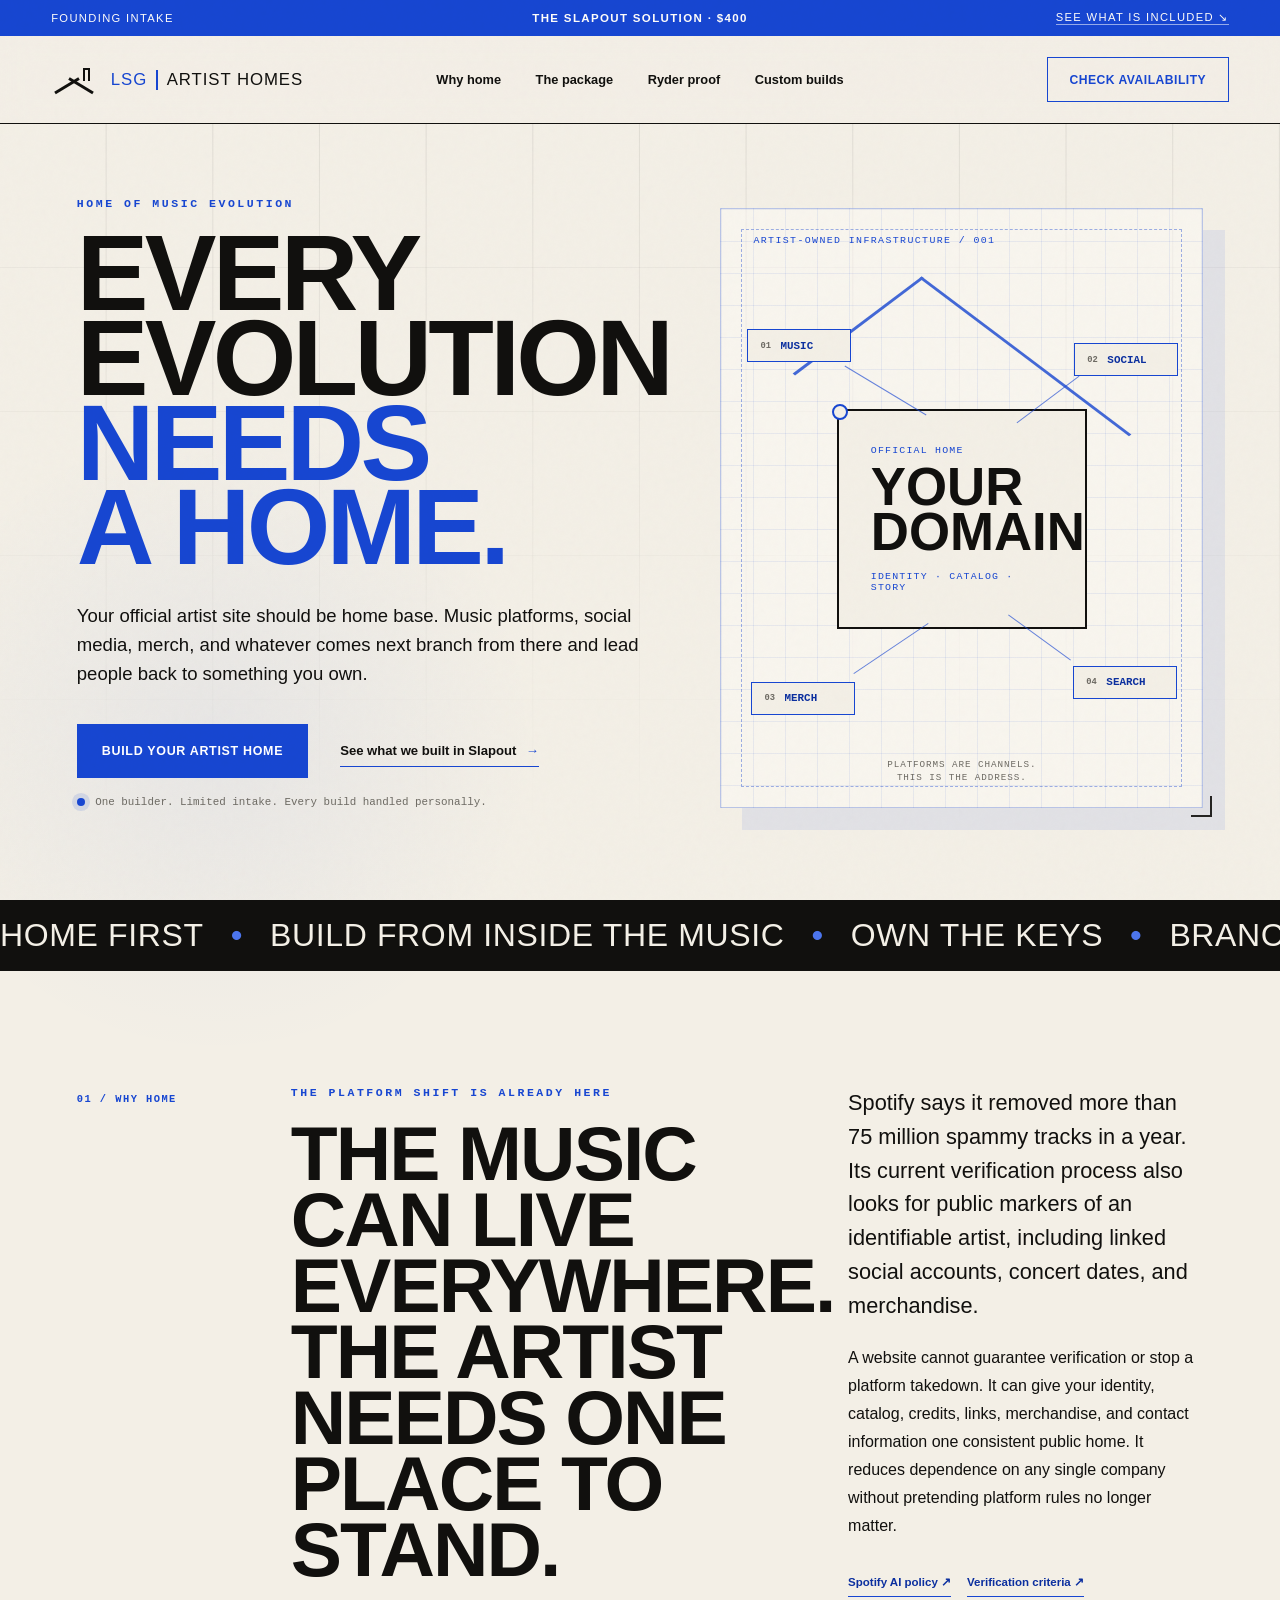
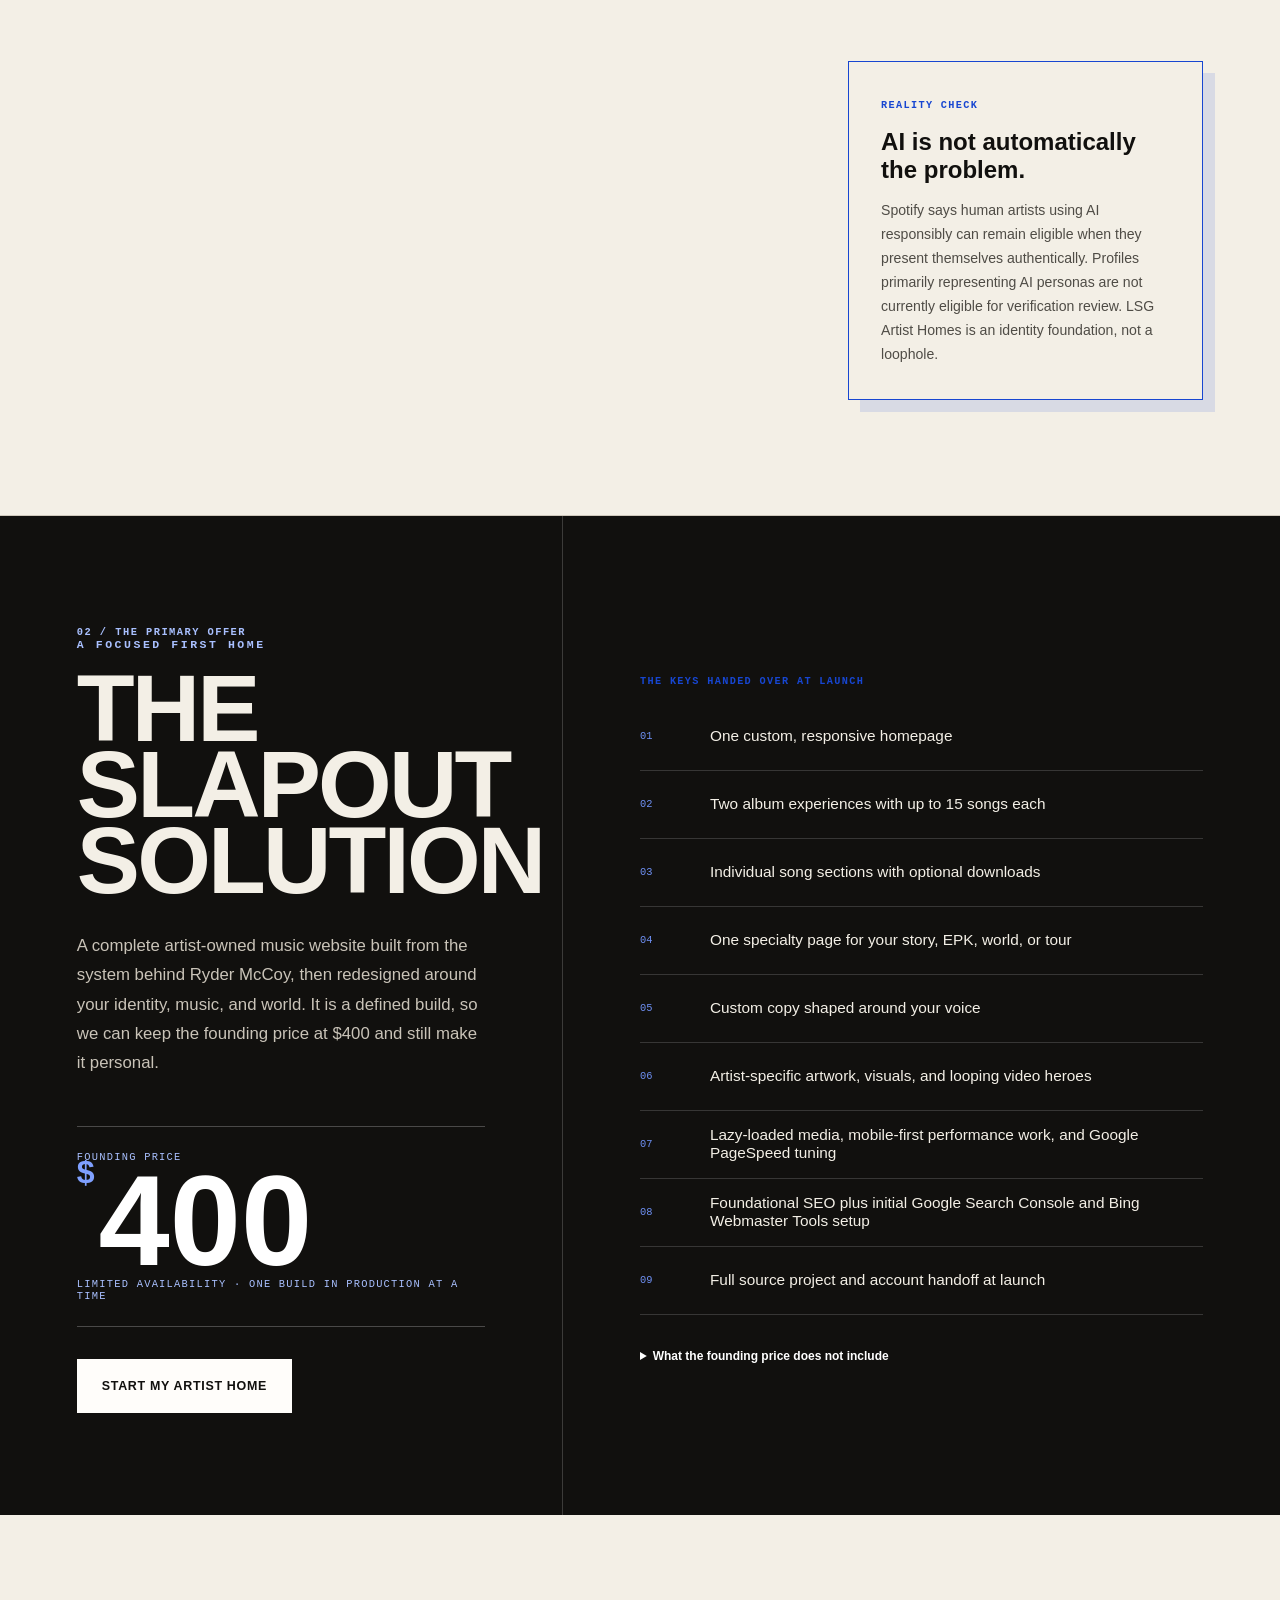
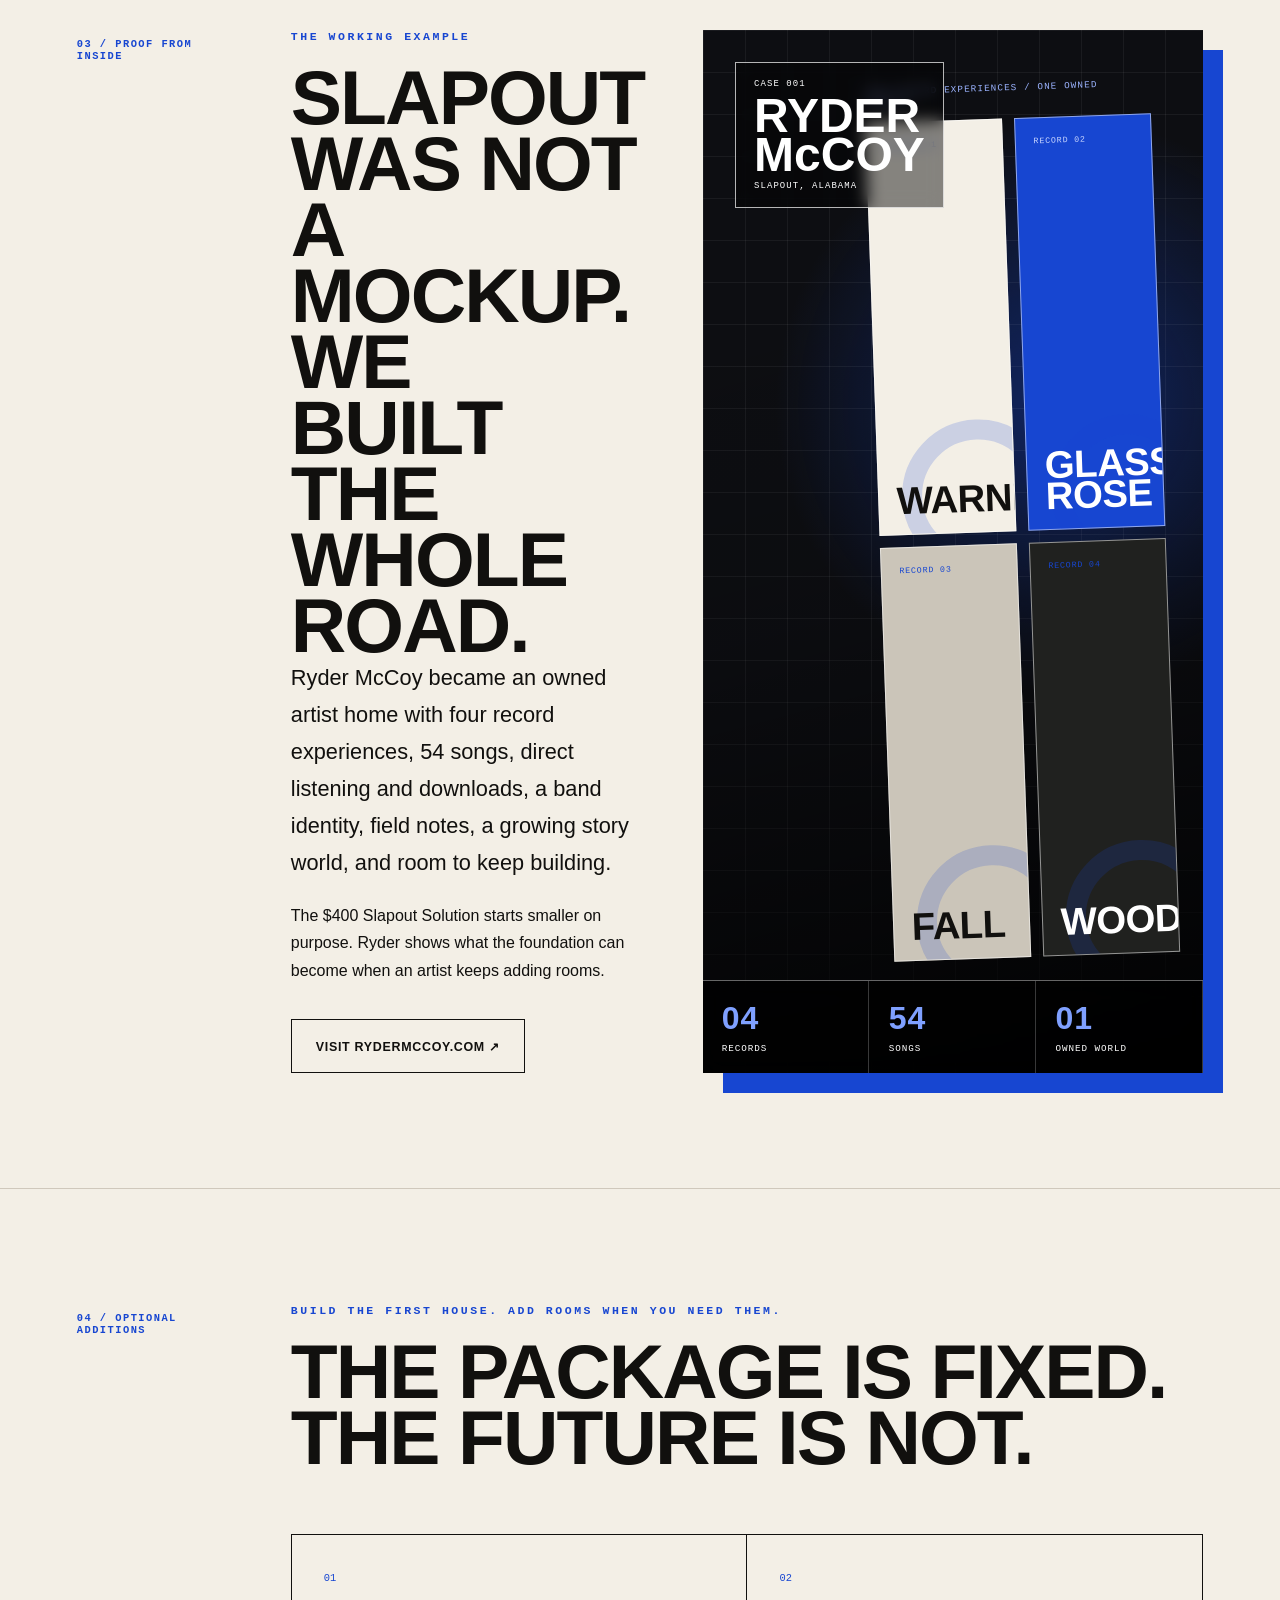
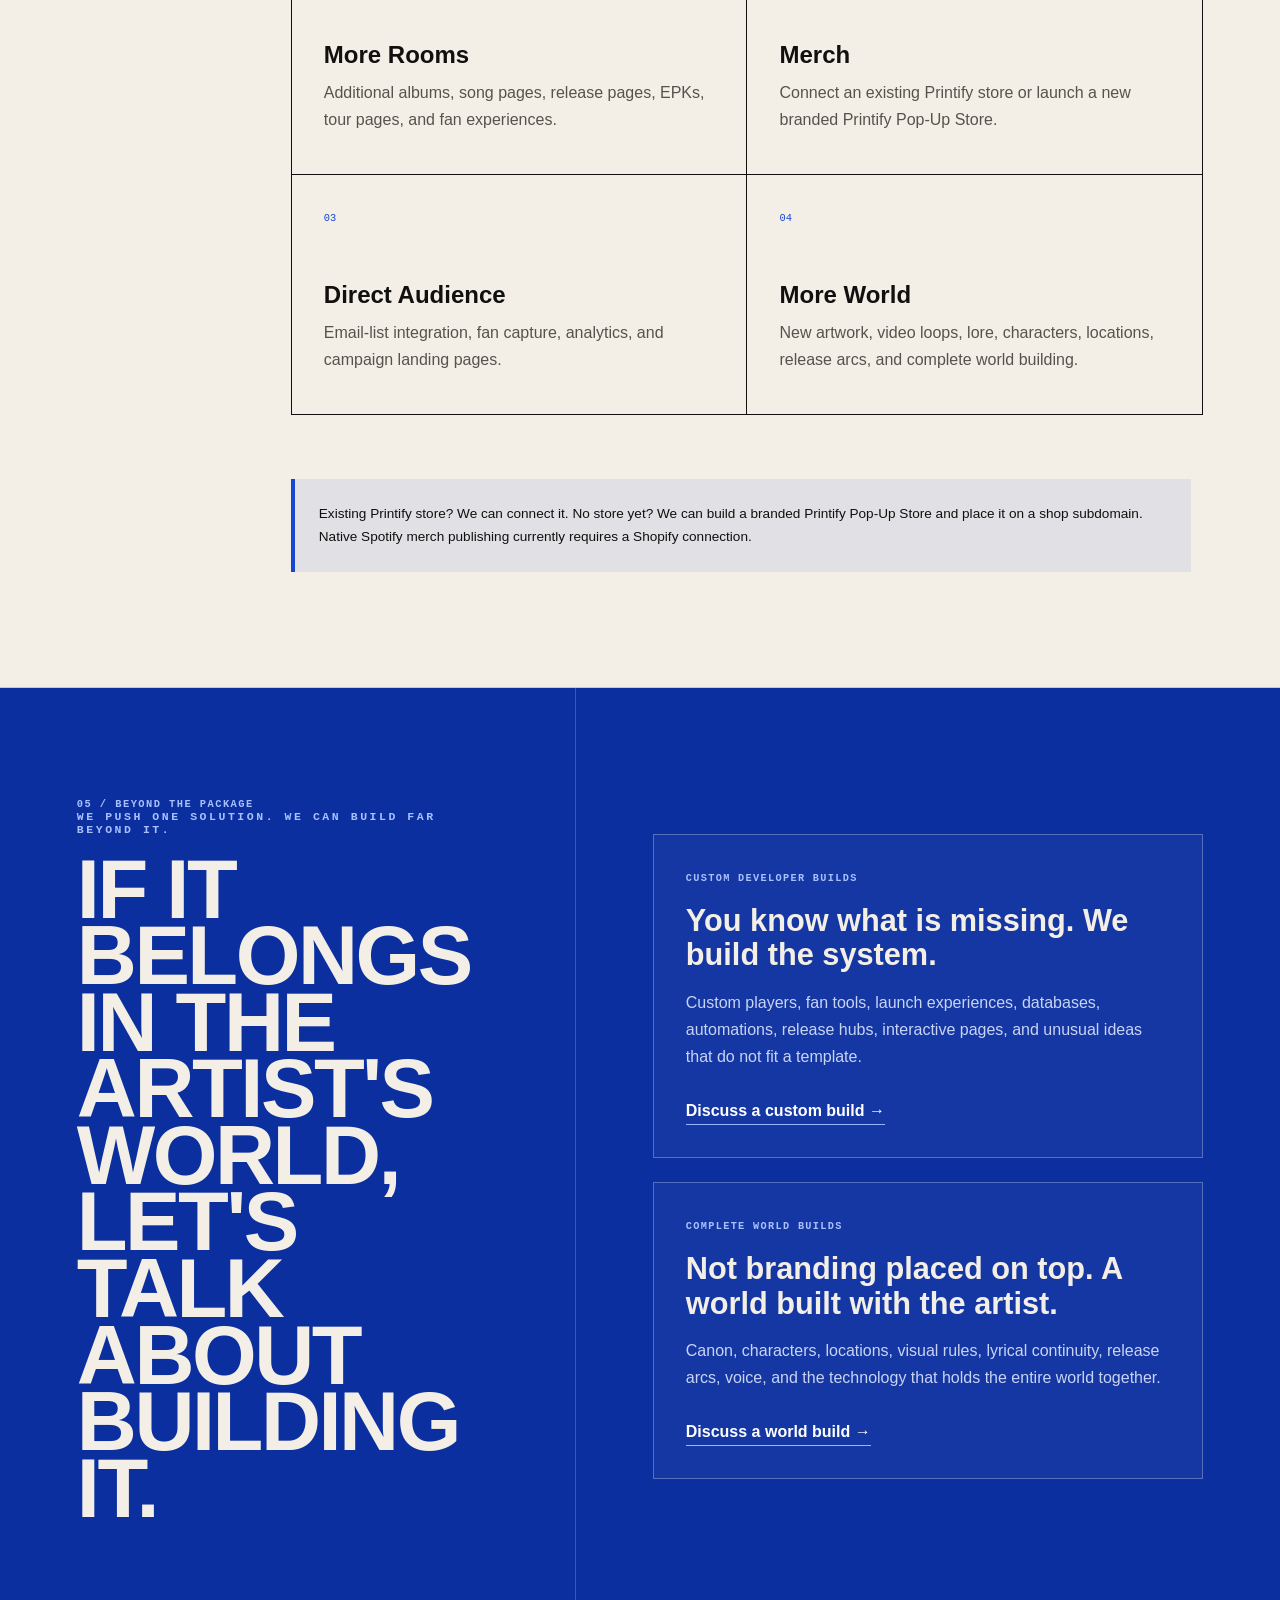
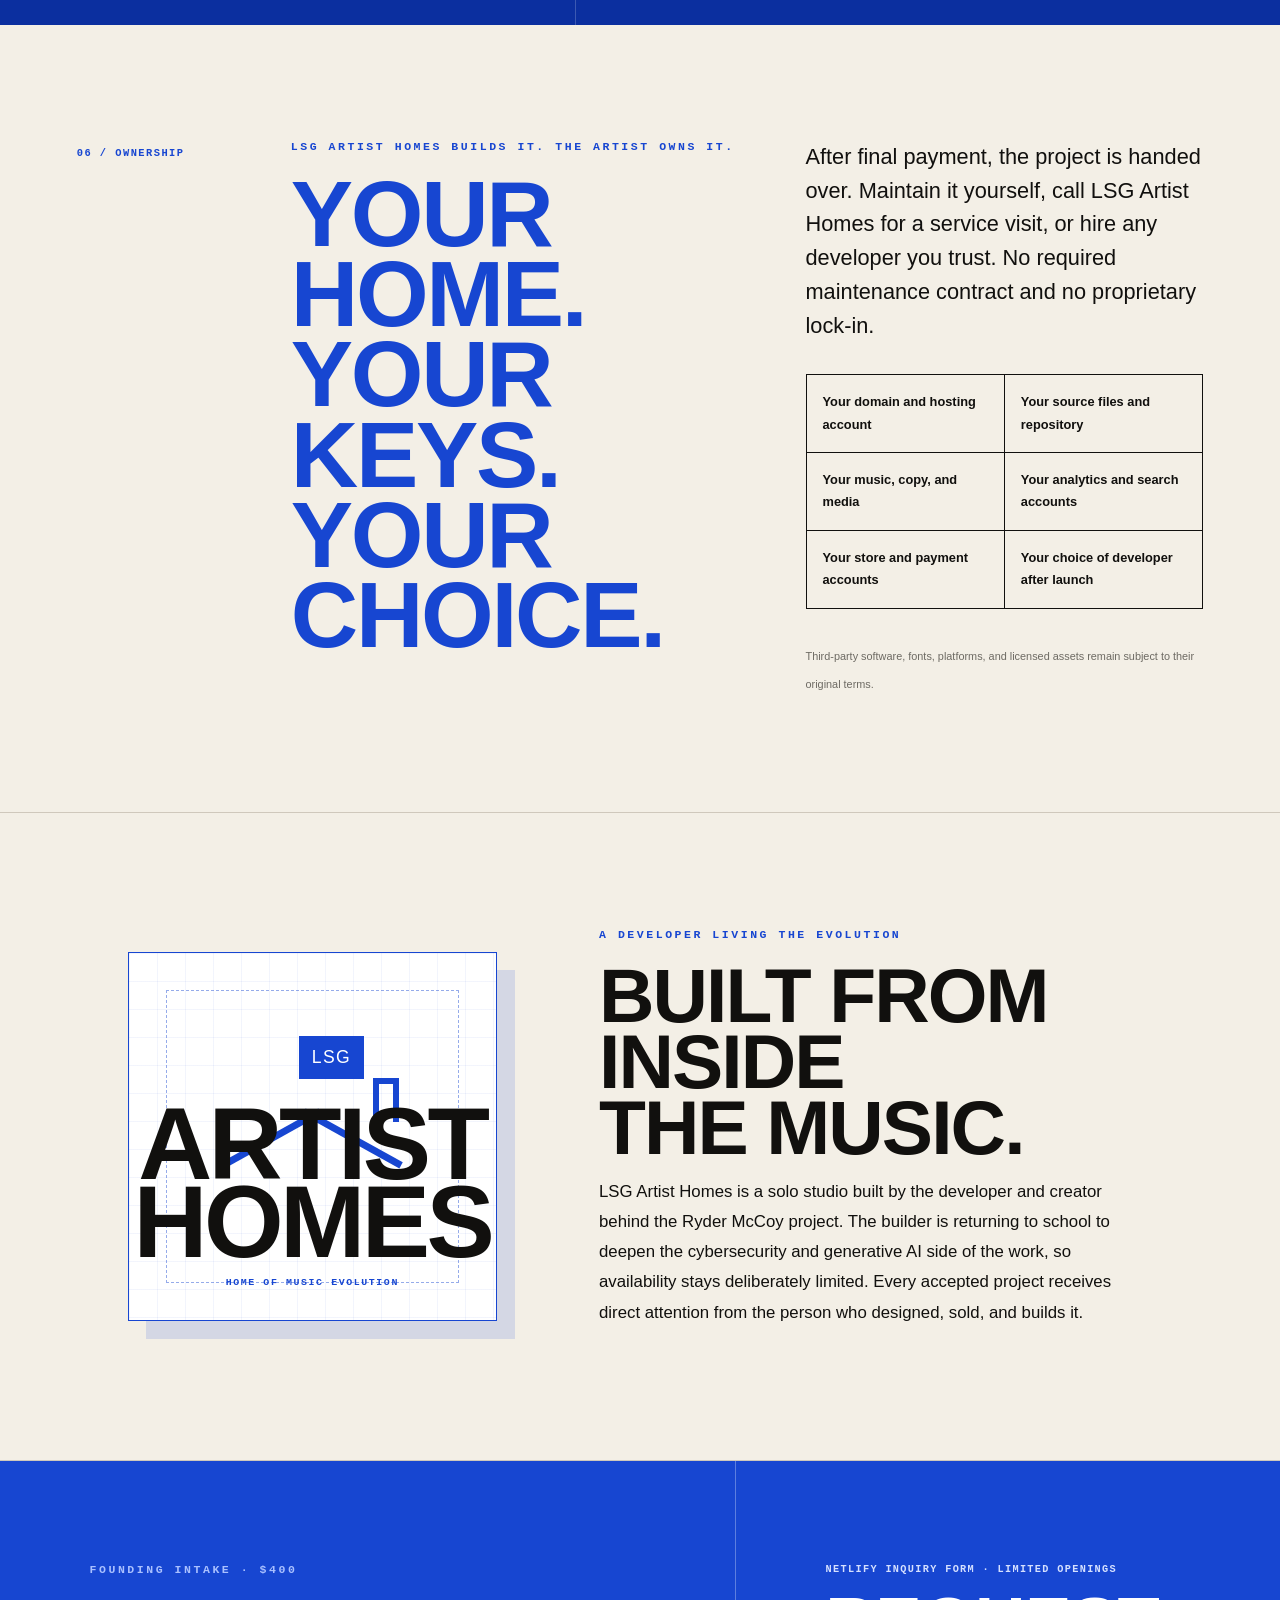
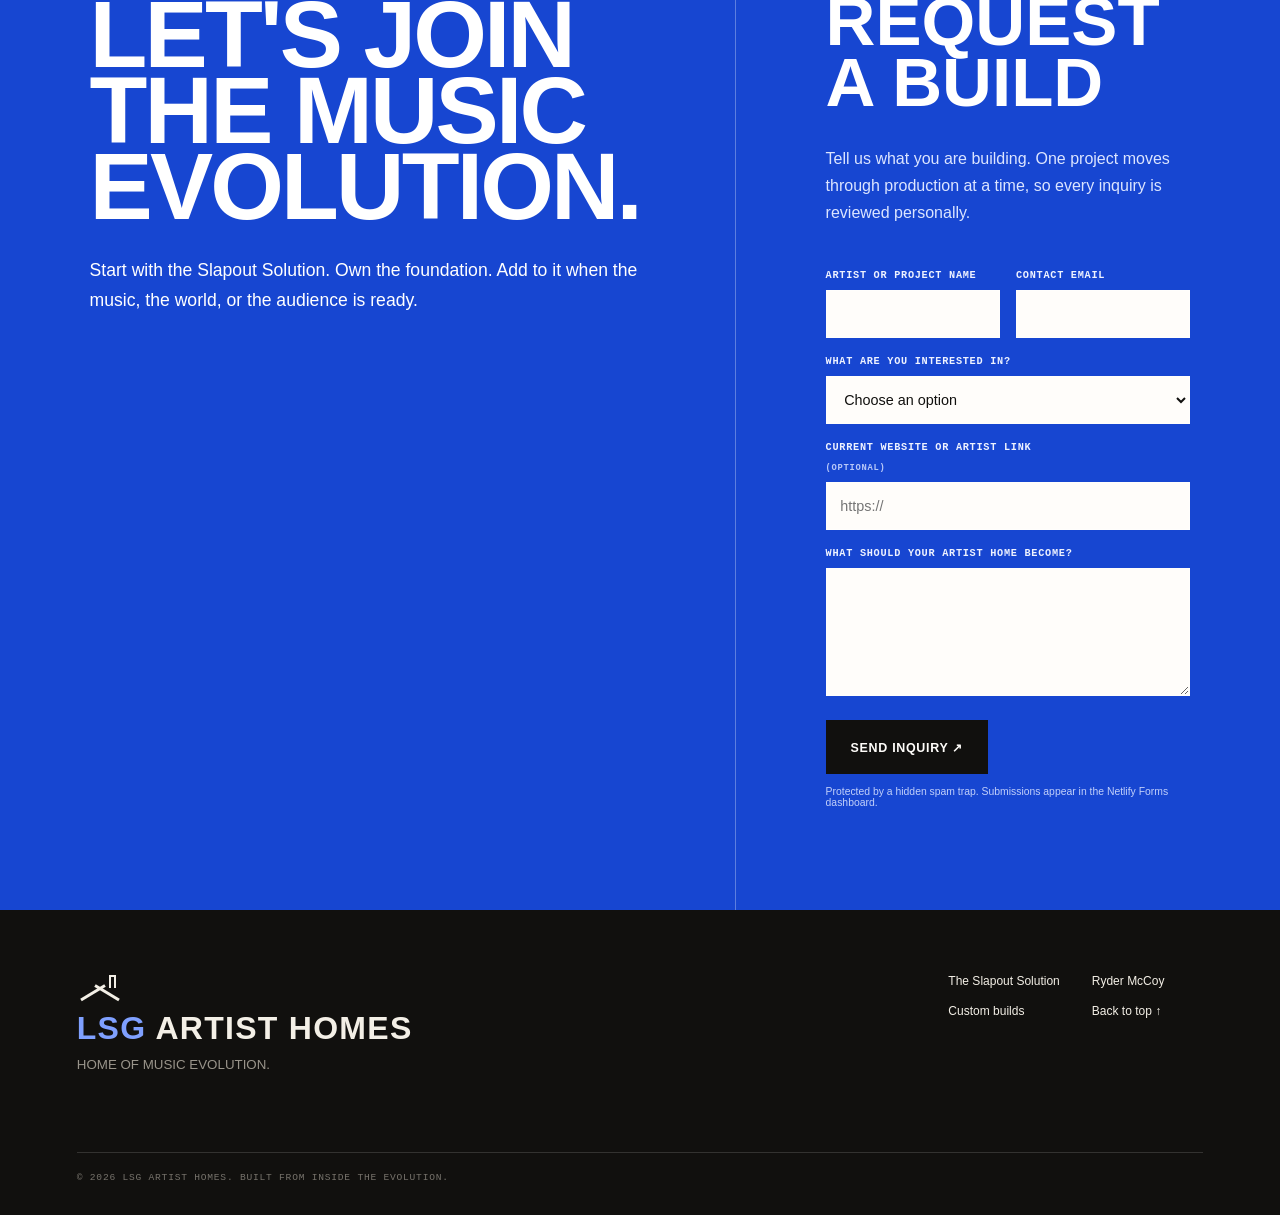
==== commit 63b7ef2a: "Use lsgsalesjobs.com as canonical domain" ====
--- a/index.html
+++ b/index.html
@@ -6,12 +6,12 @@
   <title>LSG Artist Homes | Home of Music Evolution</title>
   <meta name="description" content="Artist-owned music websites, custom developer builds, and complete world builds. The founding Slapout Solution is available in limited $400 build slots.">
   <meta name="theme-color" content="#1746d1">
-  <link rel="canonical" href="https://lsgsales.com/">
+  <link rel="canonical" href="https://lsgsalesjobs.com/">
   <link rel="icon" href="data:image/svg+xml,%3Csvg xmlns='http://www.w3.org/2000/svg' viewBox='0 0 64 64'%3E%3Crect width='64' height='64' rx='8' fill='%231746d1'/%3E%3Cpath d='M9 31 32 14l23 17M48 18v10' fill='none' stroke='white' stroke-width='5' stroke-linecap='square'/%3E%3Ctext x='32' y='51' text-anchor='middle' fill='white' font-family='Arial,sans-serif' font-weight='900' font-size='18'%3EAH%3C/text%3E%3C/svg%3E">
   <meta property="og:type" content="website">
   <meta property="og:title" content="LSG Artist Homes — Every evolution needs a home.">
   <meta property="og:description" content="A custom, artist-owned website built from inside the music.">
-  <meta property="og:url" content="https://lsgsales.com/">
+  <meta property="og:url" content="https://lsgsalesjobs.com/">
   <meta name="twitter:card" content="summary_large_image">
   <link rel="stylesheet" href="styles.css">
 </head>
--- a/styles.css
+++ b/styles.css
@@ -0,0 +1,1812 @@
+:root {
+  --paper: #f3efe6;
+  --paper-deep: #e8e1d4;
+  --ink: #11100e;
+  --blue: #1746d1;
+  --blue-dark: #0b2f9f;
+  --gray: #6d6a63;
+  --line: #cfc8bc;
+  --white: #fffdfa;
+  --font-geist-sans: Arial, Helvetica, sans-serif;
+  --font-geist-mono: "Courier New", Courier, monospace;
+}
+
+* {
+  box-sizing: border-box;
+}
+
+html {
+  scroll-behavior: smooth;
+  background: var(--paper);
+}
+
+body {
+  margin: 0;
+  background:
+    radial-gradient(circle at 17% 8%, rgba(23, 70, 209, 0.055), transparent 20rem),
+    var(--paper);
+  color: var(--ink);
+  font-family: var(--font-geist-sans), Arial, Helvetica, sans-serif;
+  overflow-x: hidden;
+}
+
+body::before {
+  position: fixed;
+  inset: 0;
+  z-index: 100;
+  pointer-events: none;
+  content: "";
+  opacity: 0.18;
+  background-image: url("data:image/svg+xml,%3Csvg viewBox='0 0 160 160' xmlns='http://www.w3.org/2000/svg'%3E%3Cfilter id='n'%3E%3CfeTurbulence type='fractalNoise' baseFrequency='.9' numOctaves='3' stitchTiles='stitch'/%3E%3C/filter%3E%3Crect width='100%25' height='100%25' filter='url(%23n)' opacity='.12'/%3E%3C/svg%3E");
+  mix-blend-mode: multiply;
+}
+
+a {
+  color: inherit;
+  text-decoration: none;
+}
+
+button,
+a,
+summary {
+  -webkit-tap-highlight-color: transparent;
+}
+
+:focus-visible {
+  outline: 2px solid var(--blue);
+  outline-offset: 4px;
+}
+
+.skip-link {
+  position: fixed;
+  top: 1rem;
+  left: 1rem;
+  z-index: 999;
+  padding: 0.75rem 1rem;
+  color: white;
+  background: var(--blue);
+  transform: translateY(-200%);
+}
+
+.skip-link:focus {
+  transform: translateY(0);
+}
+
+.announcement {
+  display: grid;
+  grid-template-columns: 1fr auto 1fr;
+  align-items: center;
+  min-height: 36px;
+  padding: 0.45rem clamp(1rem, 4vw, 4rem);
+  color: var(--white);
+  background: var(--blue);
+  font-size: 0.7rem;
+  letter-spacing: 0.12em;
+  text-transform: uppercase;
+}
+
+.announcement strong {
+  font-size: 0.72rem;
+}
+
+.announcement a {
+  justify-self: end;
+  border-bottom: 1px solid rgba(255, 255, 255, 0.55);
+}
+
+.site-header {
+  position: sticky;
+  top: 0;
+  z-index: 50;
+  display: grid;
+  grid-template-columns: 1fr auto 1fr;
+  align-items: center;
+  min-height: 88px;
+  padding: 0 clamp(1rem, 4vw, 4rem);
+  border-bottom: 1px solid var(--ink);
+  background: rgba(243, 239, 230, 0.94);
+  backdrop-filter: blur(14px);
+}
+
+.brand {
+  display: inline-flex;
+  align-items: center;
+  gap: 0.85rem;
+  width: max-content;
+  font-family: Impact, Haettenschweiler, "Arial Narrow Bold", sans-serif;
+  font-size: 1.05rem;
+  letter-spacing: 0.055em;
+}
+
+.brand-name {
+  display: inline-flex;
+  align-items: center;
+  gap: 0.55rem;
+}
+
+.brand-name b {
+  padding-right: 0.55rem;
+  border-right: 2px solid var(--blue);
+  color: var(--blue);
+  font: inherit;
+}
+
+.roof-mark {
+  position: relative;
+  display: block;
+  width: 46px;
+  height: 26px;
+}
+
+.roof-mark::before,
+.roof-mark::after {
+  position: absolute;
+  top: 10px;
+  width: 28px;
+  height: 3px;
+  content: "";
+  background: currentColor;
+}
+
+.roof-mark::before {
+  left: 0;
+  transform: rotate(-31deg);
+  transform-origin: right center;
+}
+
+.roof-mark::after {
+  right: 0;
+  transform: rotate(31deg);
+  transform-origin: left center;
+}
+
+.roof-mark i {
+  position: absolute;
+  top: 1px;
+  right: 7px;
+  width: 7px;
+  height: 13px;
+  border: 2px solid currentColor;
+  border-bottom: 0;
+}
+
+.desktop-nav {
+  display: flex;
+  align-items: center;
+  gap: clamp(1.2rem, 2.7vw, 2.8rem);
+  font-size: 0.8rem;
+  font-weight: 650;
+}
+
+.desktop-nav a {
+  position: relative;
+  padding: 0.75rem 0;
+}
+
+.desktop-nav a::after {
+  position: absolute;
+  right: 0;
+  bottom: 0.45rem;
+  left: 0;
+  height: 2px;
+  content: "";
+  background: var(--blue);
+  transform: scaleX(0);
+  transform-origin: left;
+  transition: transform 180ms ease;
+}
+
+.desktop-nav a:hover::after {
+  transform: scaleX(1);
+}
+
+.header-cta {
+  justify-self: end;
+  padding: 0.9rem 1.35rem;
+  border: 1px solid var(--blue);
+  color: var(--blue);
+  font-size: 0.76rem;
+  font-weight: 750;
+  letter-spacing: 0.04em;
+  text-transform: uppercase;
+  transition: color 160ms ease, background 160ms ease;
+}
+
+.header-cta:hover {
+  color: white;
+  background: var(--blue);
+}
+
+.mobile-menu {
+  display: none;
+}
+
+.hero {
+  position: relative;
+  display: grid;
+  grid-template-columns: minmax(0, 1.08fr) minmax(400px, 0.92fr);
+  gap: clamp(3rem, 6vw, 7rem);
+  min-height: calc(100vh - 124px);
+  padding: clamp(4rem, 8vh, 7rem) clamp(1.25rem, 6vw, 6rem) 5rem;
+  overflow: hidden;
+}
+
+.hero-grid {
+  position: absolute;
+  inset: 0;
+  pointer-events: none;
+  background-image:
+    linear-gradient(to right, transparent calc(100% - 1px), rgba(17, 16, 14, 0.08) 1px),
+    linear-gradient(to bottom, transparent calc(100% - 1px), rgba(17, 16, 14, 0.05) 1px);
+  background-size: calc(100% / 12) 100%, 100% 9rem;
+  mask-image: linear-gradient(to bottom, black, transparent 92%);
+}
+
+.hero-copy {
+  position: relative;
+  z-index: 2;
+  align-self: center;
+  max-width: 780px;
+}
+
+.eyebrow {
+  margin: 0 0 1.3rem;
+  color: var(--blue);
+  font-family: var(--font-geist-mono), monospace;
+  font-size: 0.72rem;
+  font-weight: 750;
+  letter-spacing: 0.22em;
+  text-transform: uppercase;
+}
+
+.eyebrow.light,
+.section-number.light {
+  color: #a9c0ff;
+}
+
+.hero h1,
+.section h2,
+.package-section h2,
+.ryder-proof h2,
+.additions-section h2,
+.custom-section h2,
+.ownership-section h2,
+.founder-section h2,
+.start-section h2 {
+  margin: 0;
+  text-wrap: balance;
+}
+
+.hero h1 {
+  max-width: 760px;
+  font-family: Impact, Haettenschweiler, "Arial Narrow Bold", sans-serif;
+  font-size: clamp(4.5rem, 8.4vw, 9.3rem);
+  font-weight: 900;
+  letter-spacing: -0.035em;
+  line-height: 0.79;
+  text-transform: uppercase;
+}
+
+.hero h1 span {
+  display: block;
+  color: var(--blue);
+}
+
+.hero-lede {
+  max-width: 650px;
+  margin: 2rem 0 0;
+  font-size: clamp(1.05rem, 1.45vw, 1.3rem);
+  line-height: 1.55;
+}
+
+.hero-actions {
+  display: flex;
+  align-items: center;
+  gap: 2rem;
+  margin-top: 2.2rem;
+}
+
+.button {
+  display: inline-flex;
+  align-items: center;
+  justify-content: center;
+  min-height: 54px;
+  padding: 0.9rem 1.5rem;
+  border: 1px solid transparent;
+  font-size: 0.78rem;
+  font-weight: 800;
+  letter-spacing: 0.055em;
+  text-transform: uppercase;
+  transition: transform 160ms ease, color 160ms ease, background 160ms ease, border-color 160ms ease;
+}
+
+.button:hover {
+  transform: translateY(-2px);
+}
+
+.button-primary {
+  color: white;
+  background: var(--blue);
+}
+
+.button-primary:hover {
+  background: var(--ink);
+}
+
+.button-light {
+  color: var(--ink);
+  background: var(--white);
+}
+
+.button-light:hover {
+  color: white;
+  background: var(--blue);
+}
+
+.button-outline {
+  border-color: var(--ink);
+}
+
+.button-outline:hover {
+  color: white;
+  background: var(--ink);
+}
+
+.text-link {
+  padding: 0.5rem 0;
+  border-bottom: 1px solid var(--blue);
+  font-size: 0.82rem;
+  font-weight: 750;
+}
+
+.text-link span {
+  display: inline-block;
+  margin-left: 0.35rem;
+  color: var(--blue);
+  transition: transform 160ms ease;
+}
+
+.text-link:hover span {
+  transform: translateX(5px);
+}
+
+.capacity {
+  display: flex;
+  align-items: center;
+  gap: 0.65rem;
+  margin-top: 1.15rem;
+  color: var(--gray);
+  font-family: var(--font-geist-mono), monospace;
+  font-size: 0.68rem;
+}
+
+.capacity span {
+  width: 8px;
+  height: 8px;
+  border-radius: 50%;
+  background: var(--blue);
+  box-shadow: 0 0 0 5px rgba(23, 70, 209, 0.12);
+}
+
+.home-plan {
+  position: relative;
+  align-self: center;
+  min-height: 600px;
+  border: 1px solid rgba(23, 70, 209, 0.28);
+  background:
+    linear-gradient(rgba(23, 70, 209, 0.08) 1px, transparent 1px),
+    linear-gradient(90deg, rgba(23, 70, 209, 0.08) 1px, transparent 1px),
+    rgba(255, 253, 250, 0.4);
+  background-size: 32px 32px;
+  box-shadow: 22px 22px 0 rgba(23, 70, 209, 0.08);
+}
+
+.home-plan::before,
+.home-plan::after {
+  position: absolute;
+  content: "";
+  border-color: var(--blue);
+  opacity: 0.9;
+}
+
+.home-plan::before {
+  inset: 20px;
+  border: 1px dashed rgba(23, 70, 209, 0.45);
+}
+
+.home-plan::after {
+  right: -10px;
+  bottom: -10px;
+  width: 19px;
+  height: 19px;
+  border-right: 2px solid;
+  border-bottom: 2px solid;
+}
+
+.plan-kicker {
+  position: absolute;
+  top: 1.6rem;
+  left: 2rem;
+  color: var(--blue);
+  font-family: var(--font-geist-mono), monospace;
+  font-size: 0.62rem;
+  letter-spacing: 0.14em;
+  text-transform: uppercase;
+}
+
+.plan-roof {
+  position: absolute;
+  top: 115px;
+  left: 50%;
+  width: 260px;
+  height: 160px;
+  border-top: 3px solid var(--blue);
+  border-left: 3px solid var(--blue);
+  transform: translateX(-50%) rotate(45deg) skew(-8deg, -8deg);
+  opacity: 0.8;
+}
+
+.plan-home {
+  position: absolute;
+  top: 200px;
+  left: 50%;
+  z-index: 2;
+  display: flex;
+  flex-direction: column;
+  justify-content: center;
+  width: 250px;
+  height: 220px;
+  padding: 2rem;
+  border: 2px solid var(--ink);
+  background: var(--paper);
+  transform: translateX(-50%);
+}
+
+.plan-home::before {
+  position: absolute;
+  top: -7px;
+  left: -7px;
+  width: 12px;
+  height: 12px;
+  border: 2px solid var(--blue);
+  border-radius: 50%;
+  content: "";
+  background: var(--paper);
+}
+
+.plan-label,
+.plan-home small {
+  color: var(--blue);
+  font-family: var(--font-geist-mono), monospace;
+  font-size: 0.62rem;
+  letter-spacing: 0.12em;
+  text-transform: uppercase;
+}
+
+.plan-home strong {
+  margin: 0.6rem 0 1rem;
+  font-family: Impact, Haettenschweiler, "Arial Narrow Bold", sans-serif;
+  font-size: 3.3rem;
+  line-height: 0.85;
+  text-transform: uppercase;
+}
+
+.plan-node {
+  position: absolute;
+  z-index: 3;
+  display: flex;
+  align-items: center;
+  gap: 0.6rem;
+  min-width: 104px;
+  padding: 0.6rem 0.75rem;
+  border: 1px solid var(--blue);
+  color: var(--blue-dark);
+  background: var(--paper);
+  font-family: var(--font-geist-mono), monospace;
+  font-size: 0.68rem;
+  font-weight: 750;
+  text-transform: uppercase;
+}
+
+.plan-node::before {
+  position: absolute;
+  z-index: -1;
+  height: 1px;
+  content: "";
+  background: var(--blue);
+  opacity: 0.65;
+}
+
+.plan-node span {
+  color: var(--gray);
+  font-size: 0.55rem;
+}
+
+.node-music { top: 120px; left: 26px; }
+.node-music::before { top: 60px; left: 90px; width: 95px; transform: rotate(31deg); }
+.node-social { top: 134px; right: 24px; }
+.node-social::before { top: 55px; right: 90px; width: 78px; transform: rotate(-37deg); }
+.node-merch { bottom: 92px; left: 30px; }
+.node-merch::before { bottom: 65px; left: 94px; width: 90px; transform: rotate(-34deg); }
+.node-search { right: 25px; bottom: 108px; }
+.node-search::before { right: 98px; bottom: 60px; width: 77px; transform: rotate(36deg); }
+
+.plan-note {
+  position: absolute;
+  bottom: 1.35rem;
+  left: 50%;
+  color: var(--gray);
+  font-family: var(--font-geist-mono), monospace;
+  font-size: 0.58rem;
+  letter-spacing: 0.1em;
+  line-height: 1.5;
+  text-align: center;
+  text-transform: uppercase;
+  transform: translateX(-50%);
+}
+
+.marquee {
+  overflow: hidden;
+  border-top: 1px solid var(--ink);
+  border-bottom: 1px solid var(--ink);
+  color: var(--paper);
+  background: var(--ink);
+}
+
+.marquee div {
+  display: flex;
+  gap: 1.7rem;
+  align-items: center;
+  width: max-content;
+  padding: 1rem 0;
+  font-family: Impact, Haettenschweiler, "Arial Narrow Bold", sans-serif;
+  font-size: clamp(1.3rem, 2.5vw, 2.4rem);
+  letter-spacing: 0.02em;
+  white-space: nowrap;
+  animation: drift 28s linear infinite alternate;
+}
+
+.marquee b {
+  color: #4c75ed;
+}
+
+@keyframes drift {
+  from { transform: translateX(3vw); }
+  to { transform: translateX(-18vw); }
+}
+
+.section,
+.additions-section,
+.ownership-section {
+  display: grid;
+  grid-template-columns: 150px minmax(0, 1fr) minmax(300px, 0.72fr);
+  gap: clamp(2rem, 5vw, 5rem);
+  padding: clamp(5rem, 9vw, 9rem) clamp(1.25rem, 6vw, 6rem);
+  border-bottom: 1px solid var(--line);
+}
+
+.section-number {
+  padding-top: 0.45rem;
+  color: var(--blue);
+  font-family: var(--font-geist-mono), monospace;
+  font-size: 0.65rem;
+  font-weight: 700;
+  letter-spacing: 0.14em;
+}
+
+.section-heading h2,
+.ryder-copy h2,
+.additions-section h2,
+.ownership-heading h2,
+.founder-section h2 {
+  font-family: Impact, Haettenschweiler, "Arial Narrow Bold", sans-serif;
+  font-size: clamp(3.2rem, 6vw, 6.8rem);
+  letter-spacing: -0.025em;
+  line-height: 0.86;
+  text-transform: uppercase;
+}
+
+.section-heading.compact {
+  grid-column: 2 / 4;
+  max-width: 1050px;
+}
+
+.why-copy,
+.ownership-copy {
+  line-height: 1.75;
+}
+
+.large-copy {
+  margin-top: 0;
+  font-size: clamp(1.18rem, 1.7vw, 1.55rem);
+  font-weight: 540;
+  line-height: 1.55;
+}
+
+.source-links {
+  display: flex;
+  flex-wrap: wrap;
+  gap: 1rem;
+  margin-top: 2rem;
+}
+
+.source-links a {
+  padding-bottom: 0.25rem;
+  border-bottom: 1px solid var(--blue);
+  color: var(--blue-dark);
+  font-size: 0.72rem;
+  font-weight: 750;
+}
+
+.reality-card {
+  grid-column: 3;
+  padding: 2rem;
+  border: 1px solid var(--blue);
+  box-shadow: 12px 12px 0 rgba(23, 70, 209, 0.12);
+}
+
+.reality-card span,
+.list-title,
+.custom-cards article > span,
+.start-card > span {
+  color: var(--blue);
+  font-family: var(--font-geist-mono), monospace;
+  font-size: 0.64rem;
+  font-weight: 750;
+  letter-spacing: 0.13em;
+  text-transform: uppercase;
+}
+
+.reality-card h3 {
+  margin: 1rem 0;
+  font-size: 1.5rem;
+  line-height: 1.15;
+}
+
+.reality-card p {
+  margin-bottom: 0;
+  color: #4f4c46;
+  font-size: 0.88rem;
+  line-height: 1.7;
+}
+
+.package-section {
+  display: grid;
+  grid-template-columns: minmax(0, 0.88fr) minmax(0, 1.12fr);
+  color: var(--paper);
+  background: var(--ink);
+}
+
+.package-intro,
+.package-list {
+  padding: clamp(5rem, 8vw, 8rem) clamp(1.25rem, 6vw, 6rem);
+}
+
+.package-intro {
+  border-right: 1px solid rgba(255, 255, 255, 0.18);
+}
+
+.package-intro h2,
+.custom-lede h2,
+.start-copy h2 {
+  font-family: Impact, Haettenschweiler, "Arial Narrow Bold", sans-serif;
+  font-size: clamp(4.2rem, 7.4vw, 8.6rem);
+  letter-spacing: -0.03em;
+  line-height: 0.8;
+  text-transform: uppercase;
+}
+
+.package-intro > p:not(.eyebrow) {
+  max-width: 650px;
+  margin: 2rem 0 0;
+  color: #c9c3b8;
+  font-size: 1.05rem;
+  line-height: 1.75;
+}
+
+.price-lockup {
+  display: flex;
+  flex-direction: column;
+  align-items: flex-start;
+  margin: 3rem 0 2rem;
+  padding: 1.5rem 0;
+  border-top: 1px solid rgba(255, 255, 255, 0.24);
+  border-bottom: 1px solid rgba(255, 255, 255, 0.24);
+}
+
+.price-lockup > span,
+.price-lockup small {
+  color: #a9c0ff;
+  font-family: var(--font-geist-mono), monospace;
+  font-size: 0.65rem;
+  letter-spacing: 0.12em;
+  text-transform: uppercase;
+}
+
+.price-lockup strong {
+  color: white;
+  font-family: Impact, Haettenschweiler, "Arial Narrow Bold", sans-serif;
+  font-size: clamp(6rem, 10vw, 10rem);
+  line-height: 0.9;
+}
+
+.price-lockup sup {
+  position: relative;
+  top: -2.4rem;
+  margin-right: 0.25rem;
+  color: #7fa0ff;
+  font-size: 2rem;
+}
+
+.package-list {
+  align-self: center;
+}
+
+.package-list ol {
+  margin: 1rem 0 0;
+  padding: 0;
+  list-style: none;
+}
+
+.package-list li {
+  display: grid;
+  grid-template-columns: 54px 1fr;
+  gap: 1rem;
+  align-items: center;
+  min-height: 68px;
+  border-bottom: 1px solid rgba(255, 255, 255, 0.16);
+}
+
+.package-list li span {
+  color: #6f91f5;
+  font-family: var(--font-geist-mono), monospace;
+  font-size: 0.65rem;
+}
+
+.package-list li p {
+  margin: 0;
+  font-size: clamp(0.95rem, 1.2vw, 1.12rem);
+}
+
+.terms-note {
+  margin-top: 2rem;
+  color: #b9b4aa;
+  font-size: 0.75rem;
+  line-height: 1.65;
+}
+
+.terms-note summary {
+  width: max-content;
+  cursor: pointer;
+  color: white;
+  font-weight: 700;
+}
+
+.terms-note p {
+  max-width: 650px;
+}
+
+.ryder-proof {
+  grid-template-columns: 150px minmax(0, 0.82fr) minmax(380px, 1.18fr);
+}
+
+.ryder-copy p:not(.eyebrow) {
+  line-height: 1.7;
+}
+
+.ryder-copy .button {
+  margin-top: 1.2rem;
+}
+
+.ryder-visual {
+  position: relative;
+  display: block;
+  min-height: 620px;
+  overflow: hidden;
+  color: white;
+  background:
+    radial-gradient(circle at 72% 36%, rgba(23, 70, 209, 0.46), transparent 18rem),
+    #0d0e12;
+  box-shadow: 20px 20px 0 var(--blue);
+}
+
+.ryder-visual::before {
+  position: absolute;
+  inset: 0;
+  content: "";
+  background-image:
+    linear-gradient(rgba(255, 255, 255, 0.055) 1px, transparent 1px),
+    linear-gradient(90deg, rgba(255, 255, 255, 0.055) 1px, transparent 1px);
+  background-size: 42px 42px;
+}
+
+.ryder-visual::after {
+  position: absolute;
+  inset: 0;
+  content: "";
+  background: linear-gradient(165deg, transparent 22%, rgba(0, 0, 0, 0.12) 52%, rgba(0, 0, 0, 0.88) 100%);
+}
+
+.ryder-catalog {
+  position: absolute;
+  inset: 3.25rem 2.4rem 7.25rem 11rem;
+  z-index: 1;
+  display: grid;
+  grid-template-columns: repeat(2, minmax(0, 1fr));
+  grid-template-rows: auto repeat(2, minmax(0, 1fr));
+  gap: 0.75rem;
+  transform: rotate(-2deg);
+  transition: transform 500ms cubic-bezier(.22, 1, .36, 1);
+}
+
+.ryder-visual:hover .ryder-catalog {
+  transform: rotate(0deg) translateY(-4px);
+}
+
+.catalog-label {
+  grid-column: 1 / -1;
+  align-self: end;
+  padding-bottom: 0.15rem;
+  color: #9bb3ff;
+  font-family: var(--font-geist-mono), monospace;
+  font-size: 0.58rem;
+  letter-spacing: 0.12em;
+  text-transform: uppercase;
+}
+
+.record-card {
+  position: relative;
+  display: flex;
+  flex-direction: column;
+  justify-content: space-between;
+  min-height: 145px;
+  padding: 1.1rem;
+  overflow: hidden;
+  border: 1px solid rgba(255, 255, 255, 0.52);
+  color: var(--ink);
+  background: var(--paper);
+}
+
+.record-card::after {
+  position: absolute;
+  right: -2.5rem;
+  bottom: -2.5rem;
+  width: 7rem;
+  height: 7rem;
+  border: 1.3rem solid rgba(23, 70, 209, 0.18);
+  border-radius: 50%;
+  content: "";
+}
+
+.record-card small {
+  position: relative;
+  z-index: 1;
+  color: var(--blue);
+  font-family: var(--font-geist-mono), monospace;
+  font-size: 0.52rem;
+  letter-spacing: 0.1em;
+  text-transform: uppercase;
+}
+
+.record-card strong {
+  position: relative;
+  z-index: 1;
+  font-family: Impact, Haettenschweiler, "Arial Narrow Bold", sans-serif;
+  font-size: clamp(2rem, 3vw, 3.45rem);
+  letter-spacing: -0.015em;
+  line-height: 0.82;
+  text-transform: uppercase;
+}
+
+.record-two {
+  color: white;
+  background: var(--blue);
+}
+
+.record-two small {
+  color: #c8d5ff;
+}
+
+.record-three {
+  background: #cbc5b9;
+}
+
+.record-four {
+  color: white;
+  background: #20211f;
+}
+
+.ryder-stamp {
+  position: absolute;
+  top: 2rem;
+  left: 2rem;
+  z-index: 2;
+  display: flex;
+  flex-direction: column;
+  padding: 1rem 1.15rem;
+  border: 1px solid rgba(255, 255, 255, 0.7);
+  background: rgba(0, 0, 0, 0.45);
+  backdrop-filter: blur(8px);
+}
+
+.ryder-stamp span,
+.ryder-stamp small {
+  font-family: var(--font-geist-mono), monospace;
+  font-size: 0.56rem;
+  letter-spacing: 0.12em;
+  text-transform: uppercase;
+}
+
+.ryder-stamp strong {
+  margin: 0.4rem 0;
+  font-family: Impact, Haettenschweiler, "Arial Narrow Bold", sans-serif;
+  font-size: 3rem;
+  line-height: 0.82;
+}
+
+.ryder-stats {
+  position: absolute;
+  right: 0;
+  bottom: 0;
+  left: 0;
+  z-index: 2;
+  display: grid;
+  grid-template-columns: repeat(3, 1fr);
+  border-top: 1px solid rgba(255, 255, 255, 0.4);
+  background: rgba(0, 0, 0, 0.68);
+  backdrop-filter: blur(10px);
+}
+
+.ryder-stats span {
+  display: flex;
+  flex-direction: column;
+  padding: 1.2rem;
+  border-right: 1px solid rgba(255, 255, 255, 0.22);
+  font-family: var(--font-geist-mono), monospace;
+  font-size: 0.58rem;
+  letter-spacing: 0.1em;
+  text-transform: uppercase;
+}
+
+.ryder-stats b {
+  margin-bottom: 0.35rem;
+  color: #7fa0ff;
+  font-family: Impact, sans-serif;
+  font-size: 2rem;
+}
+
+.additions-section {
+  grid-template-rows: auto auto auto;
+}
+
+.add-on-grid {
+  grid-column: 2 / 4;
+  display: grid;
+  grid-template-columns: repeat(2, 1fr);
+  border-top: 1px solid var(--ink);
+  border-left: 1px solid var(--ink);
+}
+
+.add-on-grid article {
+  min-height: 240px;
+  padding: 2rem;
+  border-right: 1px solid var(--ink);
+  border-bottom: 1px solid var(--ink);
+}
+
+.add-on-grid article > span {
+  color: var(--blue);
+  font-family: var(--font-geist-mono), monospace;
+  font-size: 0.65rem;
+}
+
+.add-on-grid h3 {
+  margin: 3.5rem 0 0.7rem;
+  font-size: 1.5rem;
+  text-transform: capitalize;
+}
+
+.add-on-grid p {
+  max-width: 470px;
+  margin: 0;
+  color: #56534d;
+  line-height: 1.65;
+}
+
+.add-on-note {
+  grid-column: 2 / 4;
+  max-width: 900px;
+  margin: 0;
+  padding: 1.5rem;
+  border-left: 4px solid var(--blue);
+  background: rgba(23, 70, 209, 0.08);
+  font-size: 0.85rem;
+  line-height: 1.65;
+}
+
+.custom-section {
+  display: grid;
+  grid-template-columns: 0.9fr 1.1fr;
+  color: var(--paper);
+  background: var(--blue-dark);
+}
+
+.custom-lede,
+.custom-cards {
+  padding: clamp(5rem, 8vw, 8rem) clamp(1.25rem, 6vw, 6rem);
+}
+
+.custom-lede {
+  border-right: 1px solid rgba(255, 255, 255, 0.2);
+}
+
+.custom-lede h2 {
+  font-size: clamp(3.7rem, 6.5vw, 7.5rem);
+}
+
+.custom-cards {
+  display: grid;
+  gap: 1.5rem;
+  align-content: center;
+}
+
+.custom-cards article {
+  padding: 2rem;
+  border: 1px solid rgba(255, 255, 255, 0.28);
+  background: rgba(255, 255, 255, 0.04);
+}
+
+.custom-cards article > span {
+  color: #a9c0ff;
+}
+
+.custom-cards h3 {
+  margin: 1.2rem 0 0.8rem;
+  font-size: clamp(1.5rem, 2.4vw, 2.3rem);
+  line-height: 1.12;
+}
+
+.custom-cards p {
+  color: #c9d4f4;
+  line-height: 1.7;
+}
+
+.custom-cards a {
+  display: inline-block;
+  margin-top: 1rem;
+  padding-bottom: 0.25rem;
+  border-bottom: 1px solid #9bb5ff;
+  color: white;
+  font-weight: 750;
+}
+
+.ownership-section {
+  grid-template-columns: 150px minmax(0, 0.85fr) minmax(320px, 0.75fr);
+}
+
+.ownership-heading h2 {
+  color: var(--blue);
+  font-size: clamp(4.2rem, 7.3vw, 8.5rem);
+}
+
+.ownership-copy ul {
+  display: grid;
+  grid-template-columns: 1fr 1fr;
+  gap: 0;
+  margin: 2rem 0;
+  padding: 0;
+  border-top: 1px solid var(--ink);
+  border-left: 1px solid var(--ink);
+  list-style: none;
+}
+
+.ownership-copy li {
+  padding: 1rem;
+  border-right: 1px solid var(--ink);
+  border-bottom: 1px solid var(--ink);
+  font-size: 0.8rem;
+  font-weight: 700;
+}
+
+.ownership-copy small {
+  color: var(--gray);
+  font-size: 0.68rem;
+  line-height: 1.5;
+}
+
+.founder-section {
+  display: grid;
+  grid-template-columns: minmax(320px, 0.8fr) minmax(0, 1.2fr);
+  gap: clamp(3rem, 8vw, 9rem);
+  align-items: center;
+  padding: clamp(5rem, 9vw, 9rem) clamp(1.25rem, 10vw, 12rem);
+  border-bottom: 1px solid var(--line);
+}
+
+.founder-mark {
+  position: relative;
+  aspect-ratio: 1;
+  overflow: hidden;
+  border: 1px solid var(--blue);
+  background: white;
+  box-shadow: 18px 18px 0 rgba(23, 70, 209, 0.14);
+}
+
+.lsg-stamp {
+  position: absolute;
+  top: 1.2rem;
+  left: 1.2rem;
+  z-index: 3;
+  padding: 0.55rem 0.7rem;
+  border: 2px solid var(--blue);
+  color: white;
+  background: var(--blue);
+  font-family: Impact, Haettenschweiler, "Arial Narrow Bold", sans-serif;
+  font-size: 1.1rem;
+  letter-spacing: 0.08em;
+}
+
+.footer-brand strong span {
+  color: #7fa0ff;
+}
+
+.founder-mark::after {
+  position: absolute;
+  inset: 10%;
+  border: 1px dashed rgba(23, 70, 209, 0.45);
+  content: "";
+  pointer-events: none;
+}
+
+.founder-mark img {
+  width: 100%;
+  height: 100%;
+  object-fit: cover;
+  mix-blend-mode: multiply;
+}
+
+.founder-wordmark {
+  display: flex;
+  flex-direction: column;
+  align-items: center;
+  justify-content: center;
+  gap: 1rem;
+  padding: 4rem 2rem 2rem;
+  background:
+    linear-gradient(rgba(23, 70, 209, 0.055) 1px, transparent 1px),
+    linear-gradient(90deg, rgba(23, 70, 209, 0.055) 1px, transparent 1px),
+    white;
+  background-size: 28px 28px;
+  text-align: center;
+}
+
+.founder-wordmark > * {
+  position: relative;
+  z-index: 2;
+}
+
+.founder-wordmark > strong {
+  color: var(--ink);
+  font-family: Impact, Haettenschweiler, "Arial Narrow Bold", sans-serif;
+  font-size: clamp(4.2rem, 8vw, 7.5rem);
+  letter-spacing: -0.035em;
+  line-height: 0.76;
+}
+
+.founder-wordmark > small {
+  color: var(--blue);
+  font-family: var(--font-geist-mono);
+  font-size: 0.62rem;
+  font-weight: 750;
+  letter-spacing: 0.16em;
+}
+
+.poster-roof {
+  position: relative;
+  display: block;
+  width: 68%;
+  height: 70px;
+}
+
+.poster-roof::before,
+.poster-roof::after {
+  position: absolute;
+  top: 32px;
+  width: 54%;
+  height: 7px;
+  content: "";
+  background: var(--blue);
+}
+
+.poster-roof::before {
+  left: 0;
+  transform: rotate(-29deg);
+  transform-origin: right center;
+}
+
+.poster-roof::after {
+  right: 0;
+  transform: rotate(29deg);
+  transform-origin: left center;
+}
+
+.poster-roof i {
+  position: absolute;
+  top: 2px;
+  right: 8%;
+  width: 26px;
+  height: 44px;
+  border: 6px solid var(--blue);
+  border-bottom: 0;
+}
+
+.founder-section > div:last-child {
+  max-width: 780px;
+}
+
+.founder-section p:not(.eyebrow) {
+  font-size: 1.05rem;
+  line-height: 1.8;
+}
+
+.start-section {
+  display: grid;
+  grid-template-columns: 1.15fr 0.85fr;
+  color: white;
+  background: var(--blue);
+}
+
+.start-copy,
+.start-card {
+  padding: clamp(4rem, 8vw, 8rem) clamp(1.25rem, 7vw, 7rem);
+}
+
+.start-copy {
+  border-right: 1px solid rgba(255, 255, 255, 0.3);
+}
+
+.start-copy h2 {
+  max-width: 850px;
+}
+
+.start-copy > p:not(.eyebrow) {
+  max-width: 650px;
+  margin-top: 2rem;
+  font-size: 1.1rem;
+  line-height: 1.7;
+}
+
+.start-card {
+  display: flex;
+  flex-direction: column;
+  justify-content: center;
+}
+
+.start-card > span {
+  color: #d5e0ff;
+}
+
+.start-card > strong {
+  margin: 1rem 0;
+  font-family: Impact, Haettenschweiler, "Arial Narrow Bold", sans-serif;
+  font-size: clamp(3.3rem, 5.4vw, 6.2rem);
+  line-height: 0.88;
+  text-transform: uppercase;
+}
+
+.start-card p {
+  max-width: 520px;
+  color: #dce5ff;
+  line-height: 1.7;
+}
+
+.start-card .button {
+  align-self: flex-start;
+  margin-top: 1.5rem;
+}
+
+.start-card small {
+  margin-top: 0.75rem;
+  color: #c2d0fa;
+  font-size: 0.65rem;
+}
+
+.inquiry-form {
+  position: relative;
+  margin-top: 1.6rem;
+}
+
+.honeypot {
+  position: absolute !important;
+  width: 1px !important;
+  height: 1px !important;
+  padding: 0 !important;
+  margin: -1px !important;
+  overflow: hidden !important;
+  clip: rect(0, 0, 0, 0) !important;
+  white-space: nowrap !important;
+  border: 0 !important;
+}
+
+.form-grid {
+  display: grid;
+  grid-template-columns: repeat(2, minmax(0, 1fr));
+  gap: 1rem;
+}
+
+.inquiry-form label {
+  display: grid;
+  gap: 0.45rem;
+  color: #eef2ff;
+  font-family: var(--font-geist-mono), monospace;
+  font-size: 0.64rem;
+  font-weight: 700;
+  letter-spacing: 0.07em;
+  line-height: 1.45;
+  text-transform: uppercase;
+}
+
+.inquiry-form label > span {
+  color: #b8c8f8;
+  font-size: 0.55rem;
+}
+
+.form-full {
+  grid-column: 1 / -1;
+}
+
+.inquiry-form input,
+.inquiry-form select,
+.inquiry-form textarea {
+  width: 100%;
+  min-height: 48px;
+  padding: 0.75rem 0.85rem;
+  border: 1px solid rgba(255, 255, 255, 0.56);
+  border-radius: 0;
+  color: var(--ink);
+  background: var(--white);
+  font: 500 0.9rem/1.4 var(--font-geist-sans), Arial, sans-serif;
+  text-transform: none;
+}
+
+.inquiry-form textarea {
+  min-height: 128px;
+  resize: vertical;
+}
+
+.inquiry-form input:focus,
+.inquiry-form select:focus,
+.inquiry-form textarea:focus {
+  border-color: var(--ink);
+  outline: 3px solid rgba(255, 255, 255, 0.3);
+  outline-offset: 1px;
+}
+
+.form-submit {
+  margin-top: 1rem;
+  color: var(--white);
+  background: var(--ink);
+}
+
+.form-submit:hover {
+  color: var(--ink);
+  background: var(--white);
+}
+
+.inquiry-form > small {
+  display: block;
+  margin-top: 0.75rem;
+}
+
+.thanks-page {
+  display: grid;
+  min-height: 100vh;
+  place-items: center;
+  padding: 2rem;
+  background:
+    linear-gradient(rgba(23, 70, 209, 0.07) 1px, transparent 1px),
+    linear-gradient(90deg, rgba(23, 70, 209, 0.07) 1px, transparent 1px),
+    var(--paper);
+  background-size: 40px 40px;
+}
+
+.thanks-card {
+  width: min(760px, 100%);
+  padding: clamp(2rem, 7vw, 5rem);
+  border: 1px solid var(--ink);
+  background: rgba(243, 239, 230, 0.95);
+  box-shadow: 18px 18px 0 var(--blue);
+}
+
+.thanks-card h1 {
+  margin: 1.4rem 0;
+  font-family: Impact, Haettenschweiler, "Arial Narrow Bold", sans-serif;
+  font-size: clamp(4rem, 11vw, 8rem);
+  letter-spacing: -0.03em;
+  line-height: 0.82;
+  text-transform: uppercase;
+}
+
+.thanks-card p:not(.eyebrow) {
+  max-width: 570px;
+  font-size: 1.1rem;
+  line-height: 1.7;
+}
+
+.thanks-card .button {
+  margin-top: 1.5rem;
+}
+
+footer {
+  display: grid;
+  grid-template-columns: 1fr auto;
+  gap: 3rem;
+  padding: 4rem clamp(1.25rem, 6vw, 6rem) 2rem;
+  color: var(--paper);
+  background: var(--ink);
+}
+
+.footer-brand {
+  display: flex;
+  flex-direction: column;
+  align-items: flex-start;
+  gap: 0.6rem;
+}
+
+.footer-brand strong {
+  font-family: Impact, Haettenschweiler, "Arial Narrow Bold", sans-serif;
+  font-size: 2rem;
+  letter-spacing: 0.04em;
+}
+
+.footer-brand small {
+  color: #99948a;
+  text-transform: uppercase;
+}
+
+.footer-links {
+  display: grid;
+  grid-template-columns: 1fr 1fr;
+  gap: 1rem 2rem;
+  align-content: start;
+  font-size: 0.75rem;
+}
+
+.footer-links a:hover {
+  color: #8aa9ff;
+}
+
+footer > p {
+  grid-column: 1 / -1;
+  margin: 2rem 0 0;
+  padding-top: 1.2rem;
+  border-top: 1px solid rgba(255, 255, 255, 0.14);
+  color: #77736c;
+  font-family: var(--font-geist-mono), monospace;
+  font-size: 0.6rem;
+  letter-spacing: 0.08em;
+  text-transform: uppercase;
+}
+
+@media (max-width: 1100px) {
+  .desktop-nav {
+    display: none;
+  }
+
+  .site-header {
+    grid-template-columns: 1fr auto auto;
+    gap: 0.75rem;
+  }
+
+  .mobile-menu {
+    position: relative;
+    display: block;
+  }
+
+  .mobile-menu summary {
+    padding: 0.9rem 1rem;
+    border: 1px solid var(--ink);
+    cursor: pointer;
+    font-size: 0.72rem;
+    font-weight: 750;
+    list-style: none;
+    text-transform: uppercase;
+  }
+
+  .mobile-menu summary::-webkit-details-marker {
+    display: none;
+  }
+
+  .mobile-menu nav {
+    position: absolute;
+    top: calc(100% + 0.5rem);
+    right: 0;
+    display: grid;
+    width: min(320px, 86vw);
+    border: 1px solid var(--ink);
+    background: var(--paper);
+    box-shadow: 10px 10px 0 var(--blue);
+  }
+
+  .mobile-menu nav a {
+    padding: 1rem;
+    border-bottom: 1px solid var(--line);
+    font-size: 0.8rem;
+    font-weight: 700;
+  }
+
+  .hero {
+    grid-template-columns: 1fr;
+  }
+
+  .hero-copy {
+    max-width: 900px;
+  }
+
+  .home-plan {
+    width: min(680px, 100%);
+    margin: 0 auto;
+  }
+
+  .section,
+  .additions-section,
+  .ownership-section,
+  .ryder-proof {
+    grid-template-columns: 100px 1fr;
+  }
+
+  .why-copy,
+  .reality-card,
+  .ryder-visual,
+  .ownership-copy {
+    grid-column: 2;
+  }
+
+  .reality-card {
+    margin-top: 1rem;
+  }
+
+  .package-section,
+  .custom-section,
+  .start-section {
+    grid-template-columns: 1fr;
+  }
+
+  .package-intro,
+  .custom-lede,
+  .start-copy {
+    border-right: 0;
+    border-bottom: 1px solid rgba(255, 255, 255, 0.22);
+  }
+
+  .section-heading.compact,
+  .add-on-grid,
+  .add-on-note {
+    grid-column: 2;
+  }
+}
+
+@media (max-width: 720px) {
+  .announcement {
+    grid-template-columns: 1fr auto;
+    gap: 0.5rem;
+    min-height: 42px;
+  }
+
+  .announcement > span {
+    display: none;
+  }
+
+  .announcement strong {
+    font-size: 0.61rem;
+  }
+
+  .announcement a {
+    font-size: 0.58rem;
+  }
+
+  .site-header {
+    min-height: 72px;
+  }
+
+  .brand {
+    font-size: 0.88rem;
+  }
+
+  .brand .roof-mark {
+    display: none;
+  }
+
+  .header-cta {
+    display: none;
+  }
+
+  .hero {
+    min-height: auto;
+    padding-top: 4.5rem;
+  }
+
+  .hero h1 {
+    font-size: clamp(4.05rem, 21vw, 7rem);
+  }
+
+  .hero-actions {
+    flex-direction: column;
+    align-items: flex-start;
+    gap: 1rem;
+  }
+
+  .button {
+    width: 100%;
+  }
+
+  .capacity {
+    line-height: 1.5;
+  }
+
+  .home-plan {
+    min-height: 520px;
+    box-shadow: 12px 12px 0 rgba(23, 70, 209, 0.1);
+  }
+
+  .plan-roof {
+    width: 210px;
+    height: 135px;
+  }
+
+  .plan-home {
+    top: 185px;
+    width: 210px;
+    height: 185px;
+    padding: 1.4rem;
+  }
+
+  .plan-home strong {
+    font-size: 2.7rem;
+  }
+
+  .plan-node {
+    min-width: auto;
+    padding: 0.5rem;
+    font-size: 0.58rem;
+  }
+
+  .node-music { top: 100px; left: 12px; }
+  .node-social { top: 112px; right: 12px; }
+  .node-merch { bottom: 78px; left: 12px; }
+  .node-search { right: 12px; bottom: 90px; }
+
+  .plan-node::before {
+    display: none;
+  }
+
+  .section,
+  .additions-section,
+  .ownership-section,
+  .ryder-proof {
+    display: block;
+  }
+
+  .section-number {
+    margin-bottom: 2rem;
+  }
+
+  .section-heading,
+  .why-copy,
+  .reality-card,
+  .ryder-copy,
+  .ryder-visual,
+  .ownership-heading,
+  .ownership-copy {
+    margin-top: 2rem;
+  }
+
+  .section-heading h2,
+  .ryder-copy h2,
+  .additions-section h2,
+  .ownership-heading h2,
+  .founder-section h2 {
+    font-size: clamp(3.3rem, 15vw, 5.8rem);
+  }
+
+  .package-intro,
+  .package-list,
+  .custom-lede,
+  .custom-cards,
+  .start-copy,
+  .start-card {
+    padding: 4.5rem 1.25rem;
+  }
+
+  .form-grid {
+    grid-template-columns: 1fr;
+  }
+
+  .form-full {
+    grid-column: auto;
+  }
+
+  .package-intro h2,
+  .custom-lede h2,
+  .start-copy h2 {
+    font-size: clamp(4rem, 18vw, 7rem);
+  }
+
+  .package-list li {
+    grid-template-columns: 38px 1fr;
+  }
+
+  .ryder-visual {
+    min-height: 510px;
+  }
+
+  .ryder-visual {
+    box-shadow: 10px 10px 0 var(--blue);
+  }
+
+  .ryder-catalog {
+    inset: 8rem 1.2rem 6rem 1.2rem;
+  }
+
+  .record-card {
+    min-height: 115px;
+    padding: 0.8rem;
+  }
+
+  .record-card strong {
+    font-size: clamp(1.8rem, 10vw, 3.5rem);
+  }
+
+  .ryder-stats span {
+    padding: 0.8rem;
+    letter-spacing: 0;
+  }
+
+  .add-on-grid {
+    grid-template-columns: 1fr;
+    margin-top: 3rem;
+  }
+
+  .add-on-grid article {
+    min-height: 210px;
+  }
+
+  .add-on-note {
+    margin-top: 1.5rem;
+  }
+
+  .ownership-copy ul {
+    grid-template-columns: 1fr;
+  }
+
+  .founder-section {
+    grid-template-columns: 1fr;
+    padding: 5rem 1.25rem;
+  }
+
+  .founder-mark {
+    width: min(420px, 100%);
+  }
+
+  footer {
+    grid-template-columns: 1fr;
+  }
+
+  .footer-links {
+    grid-template-columns: 1fr;
+  }
+}
+
+@media (prefers-reduced-motion: reduce) {
+  html {
+    scroll-behavior: auto;
+  }
+
+  *,
+  *::before,
+  *::after {
+    animation-duration: 0.01ms !important;
+    animation-iteration-count: 1 !important;
+    transition-duration: 0.01ms !important;
+  }
+}
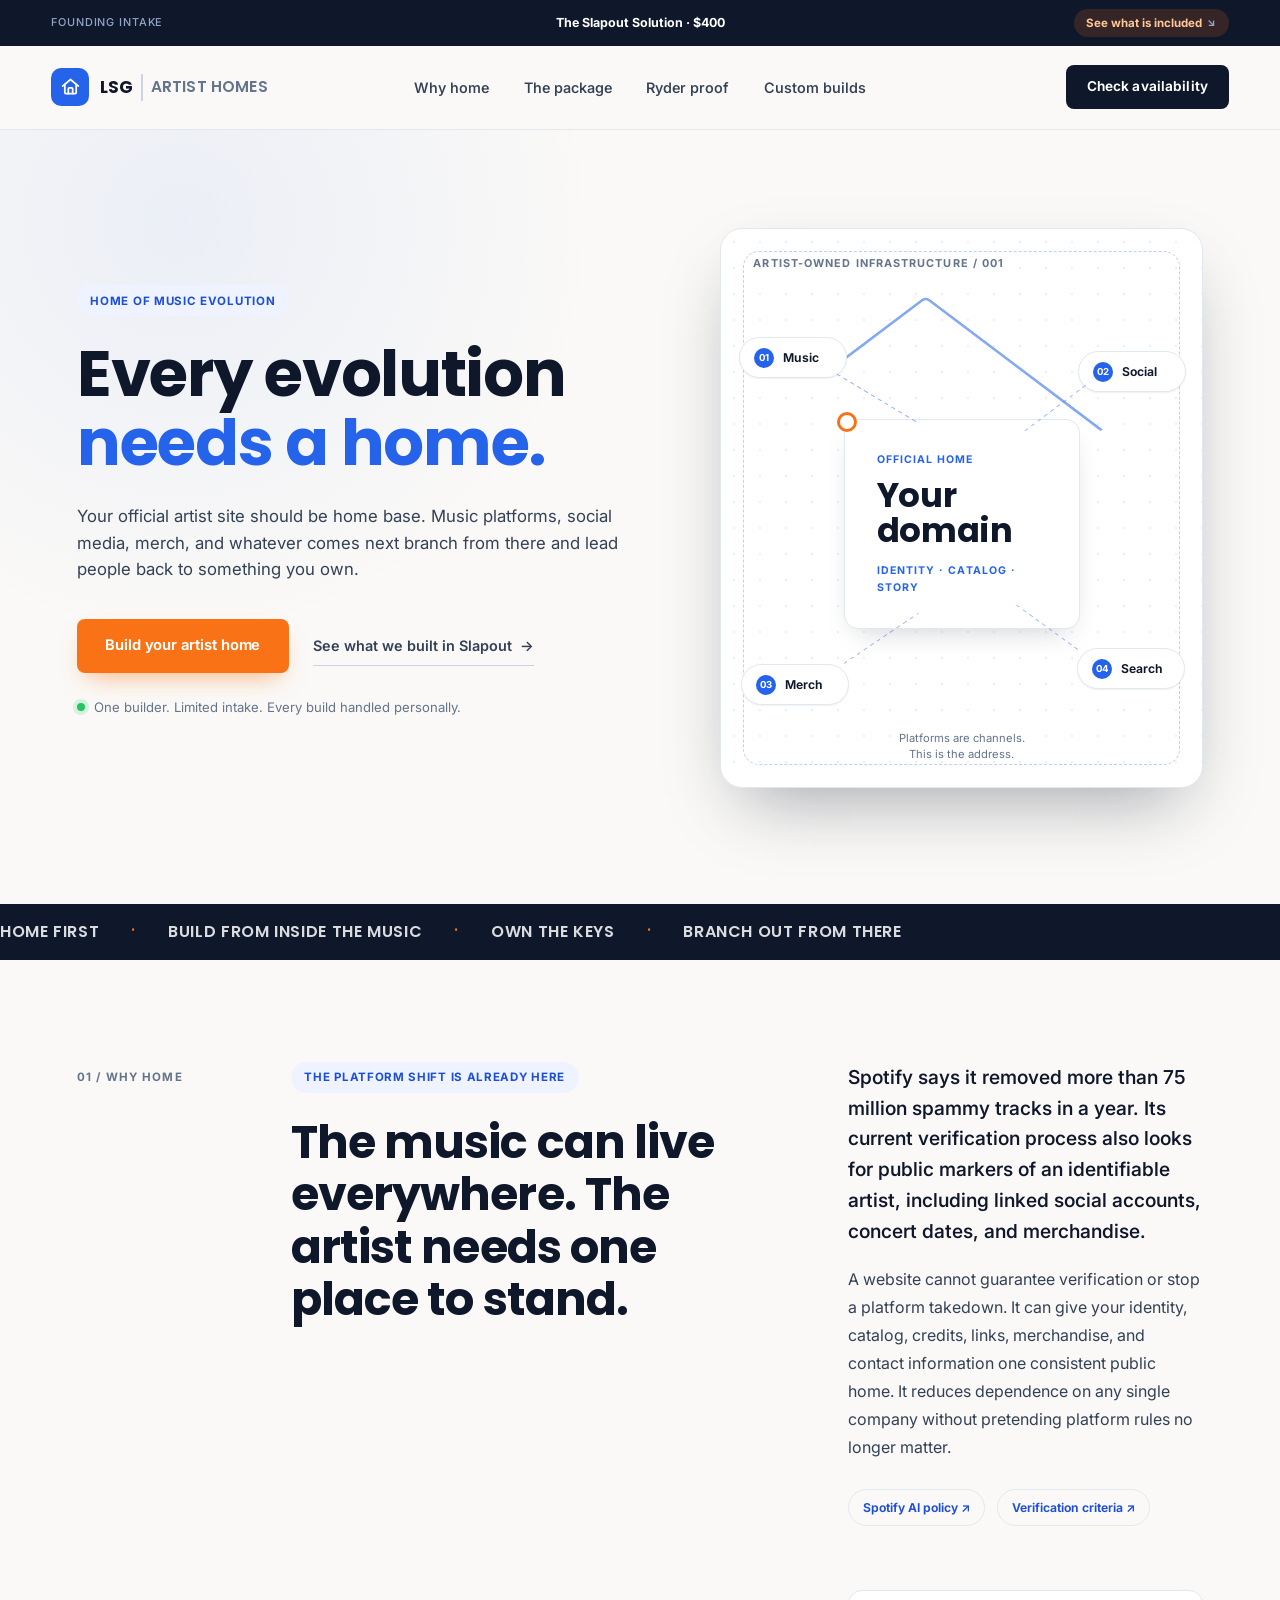
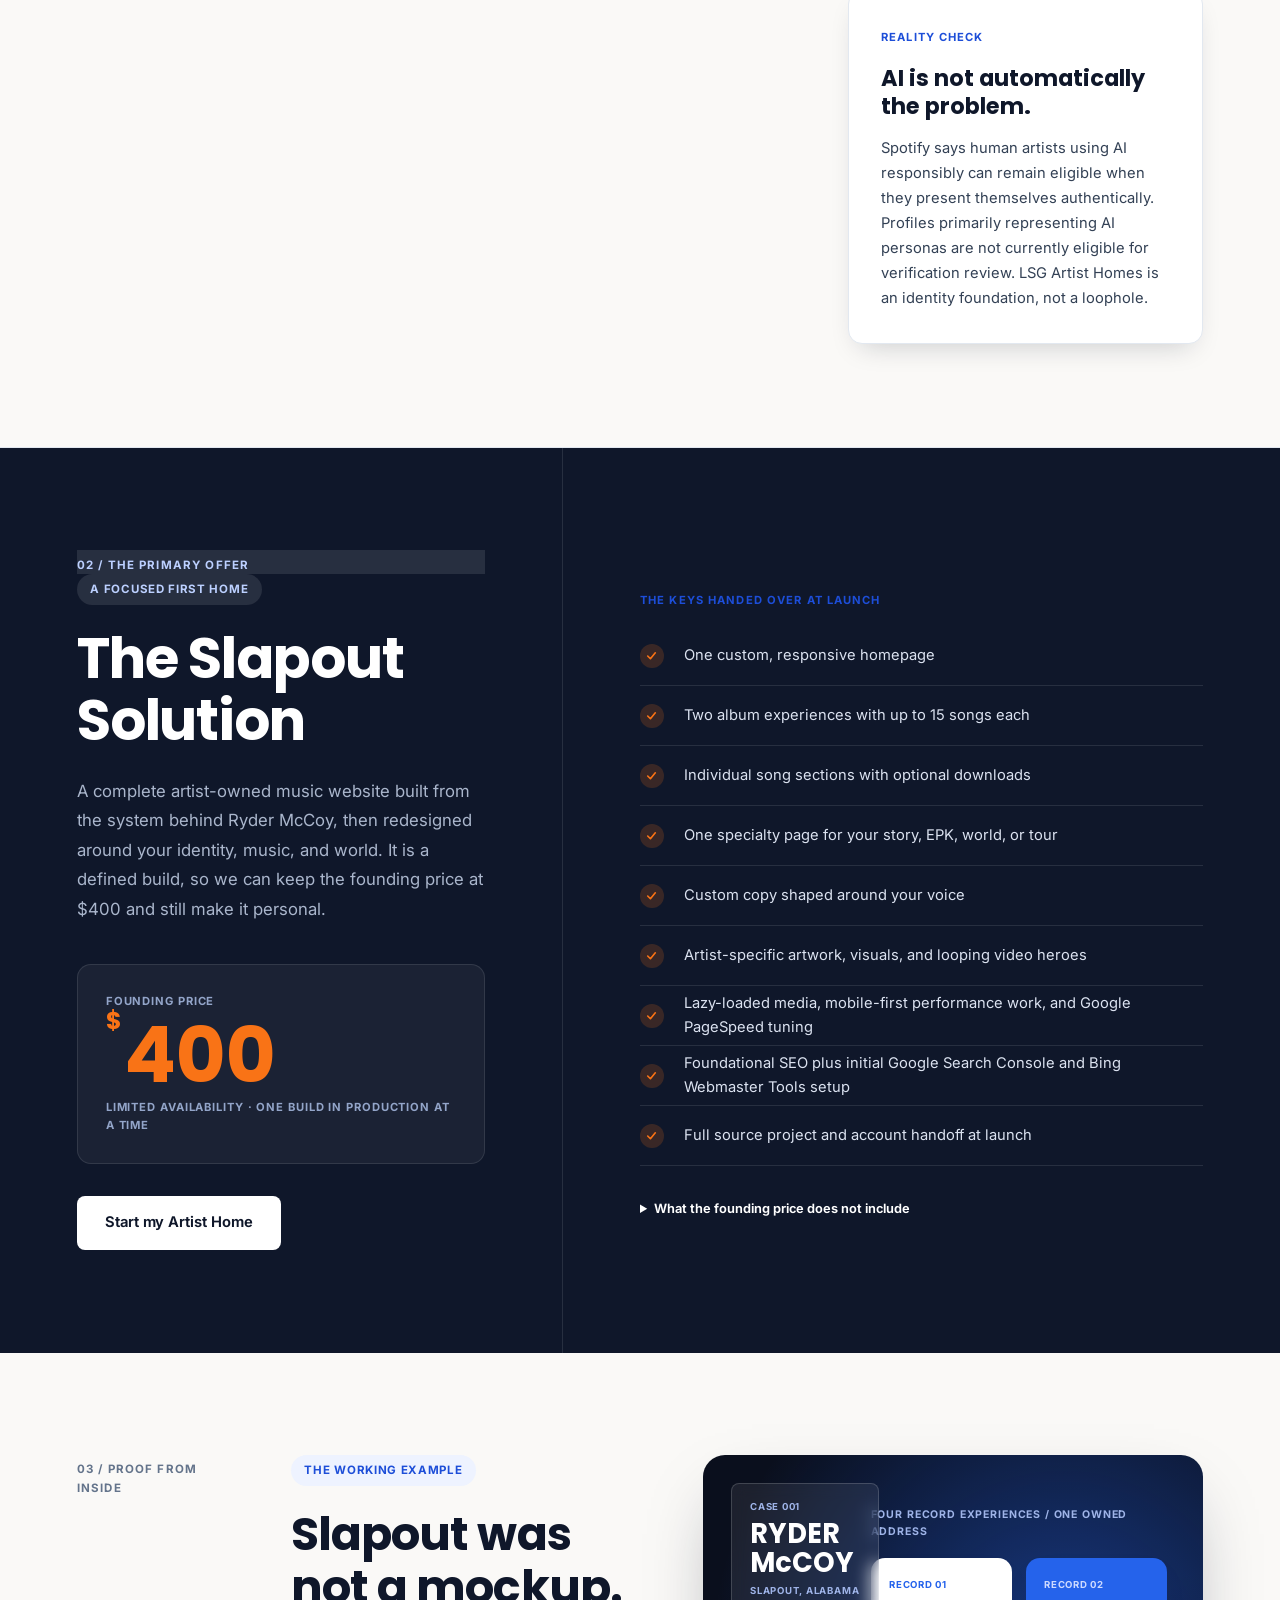
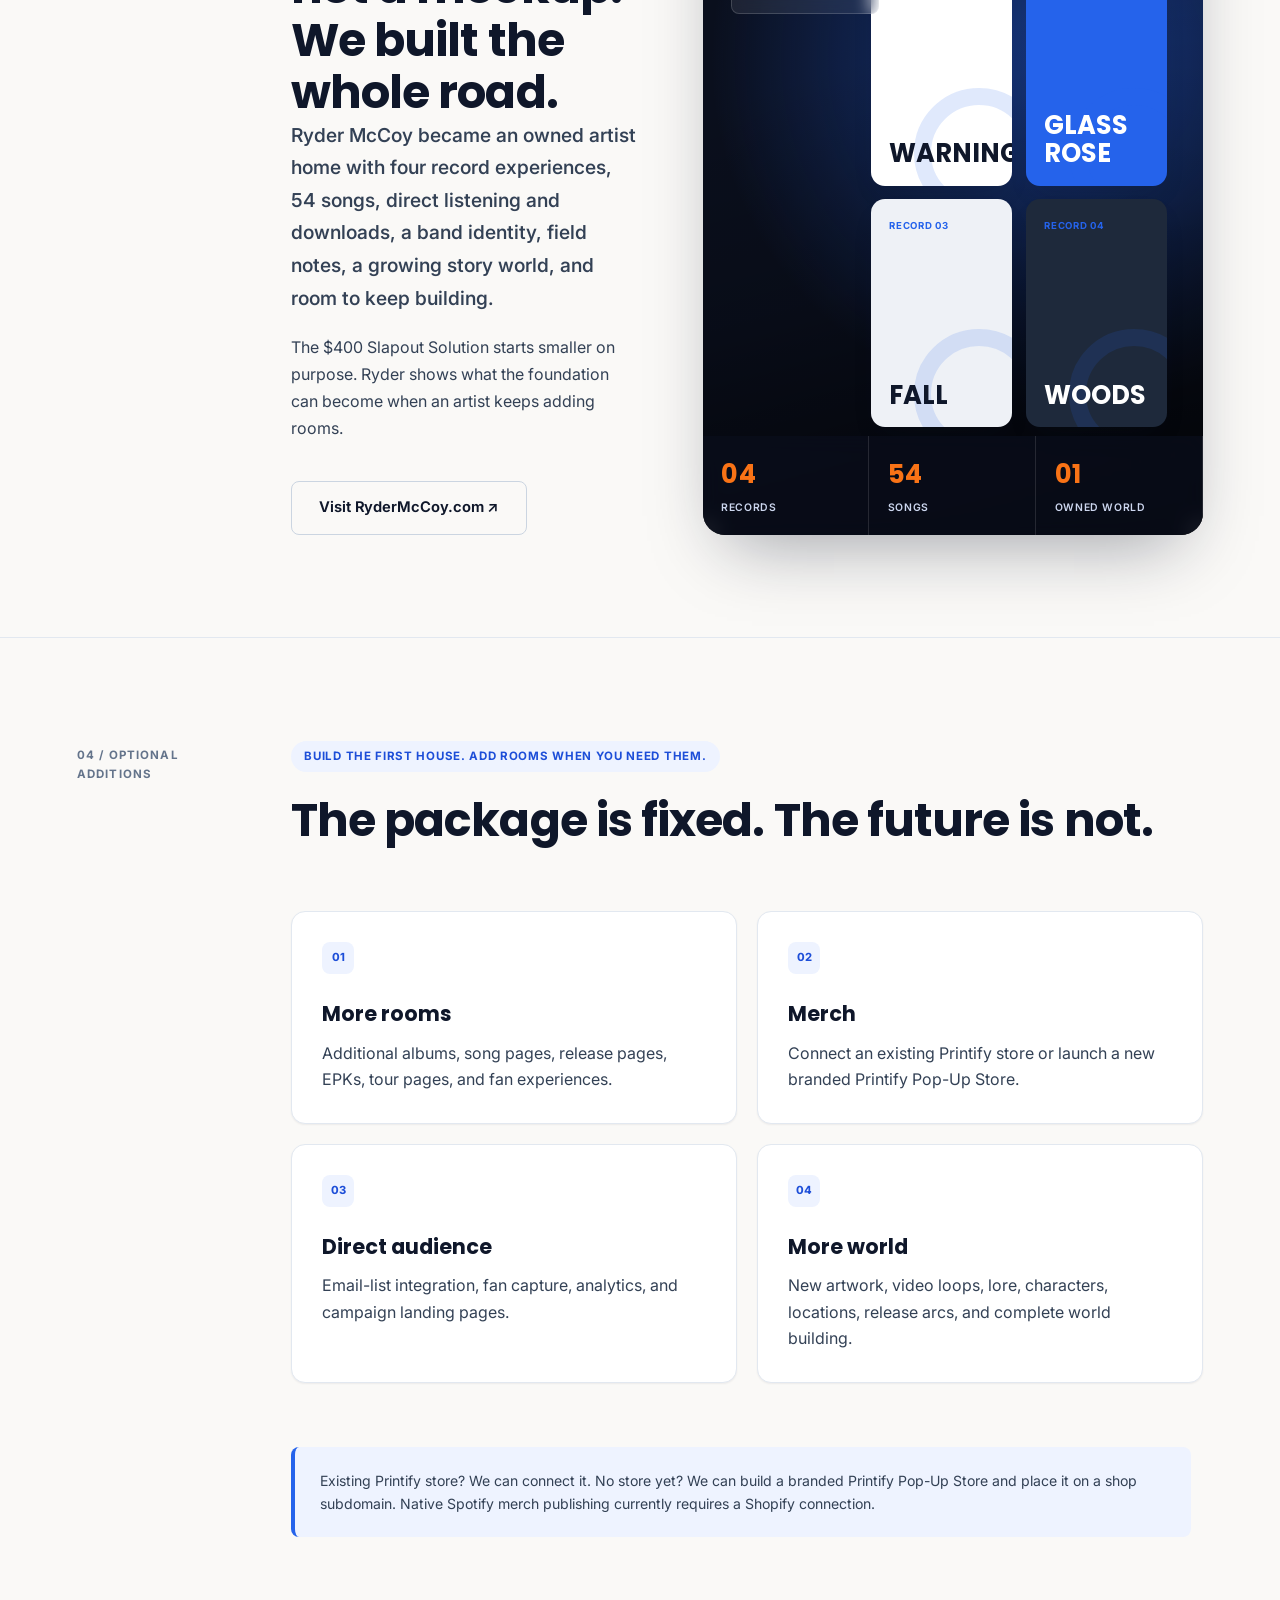
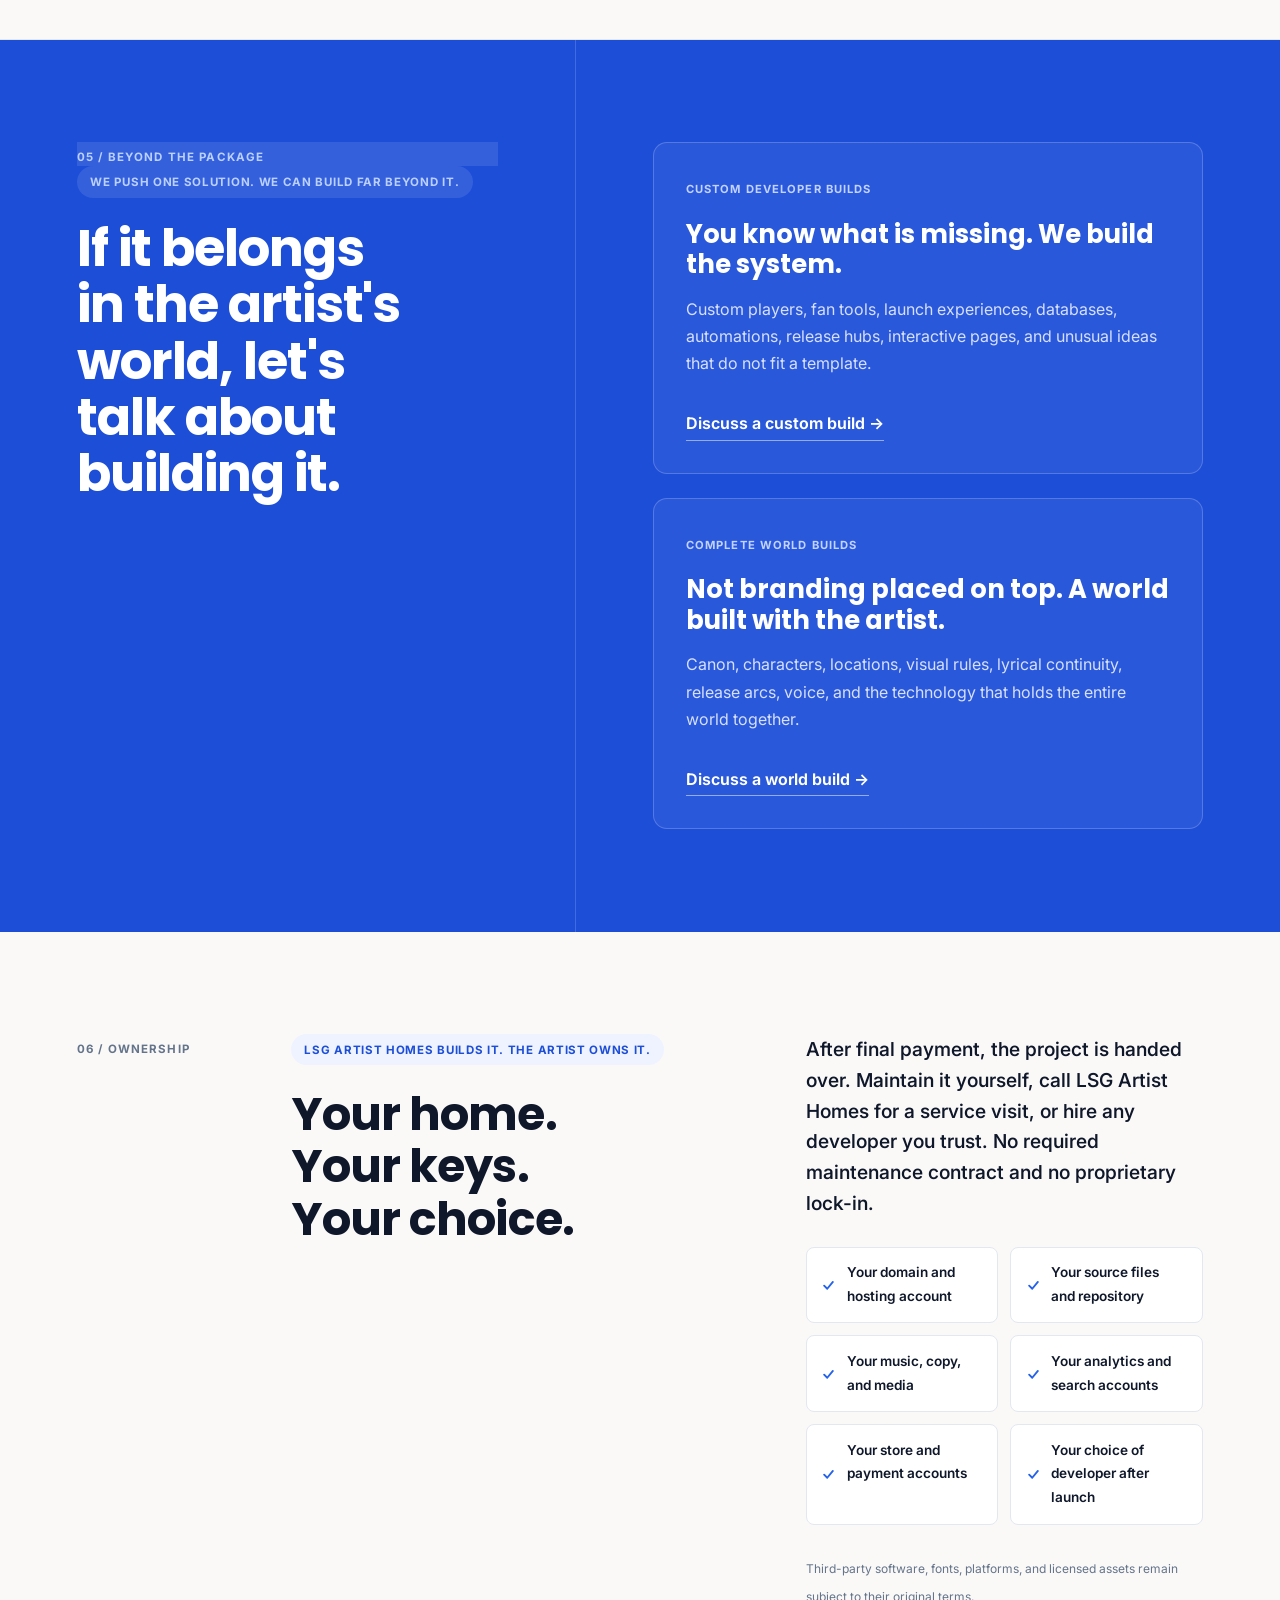
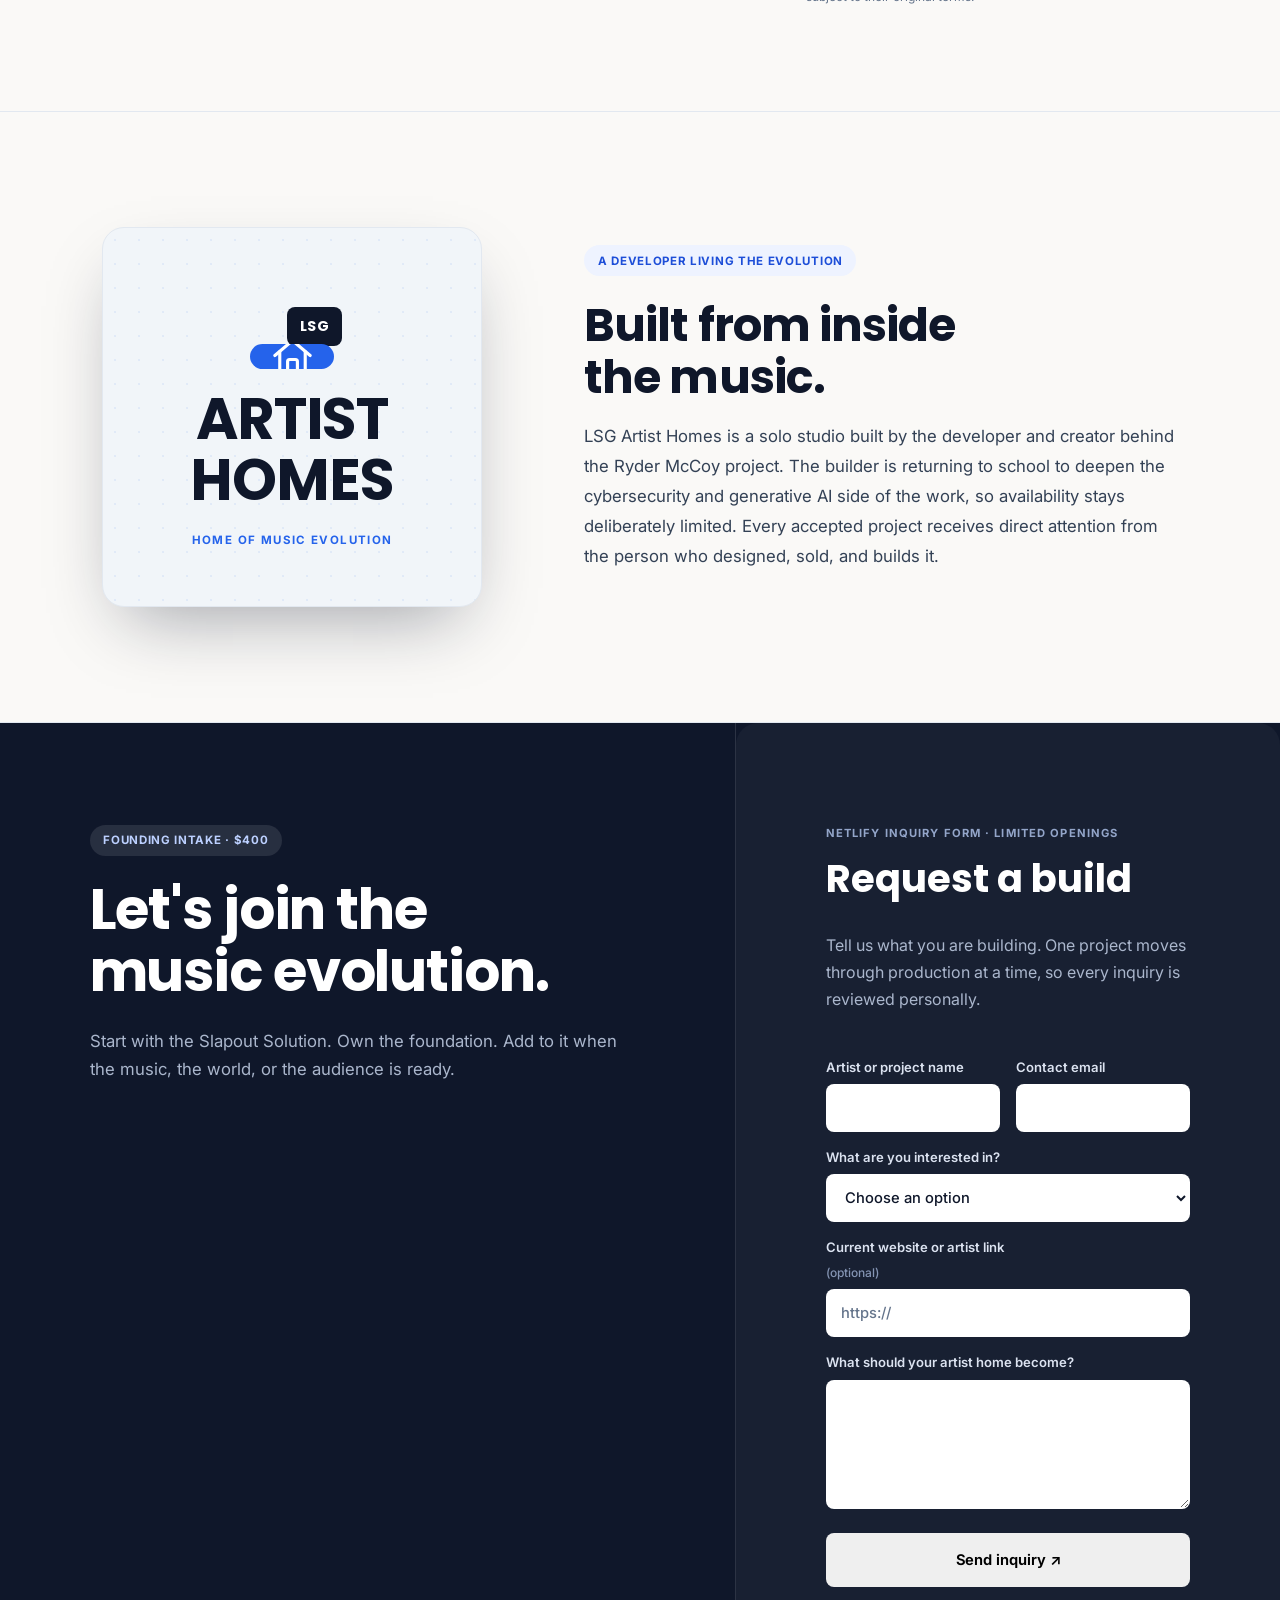
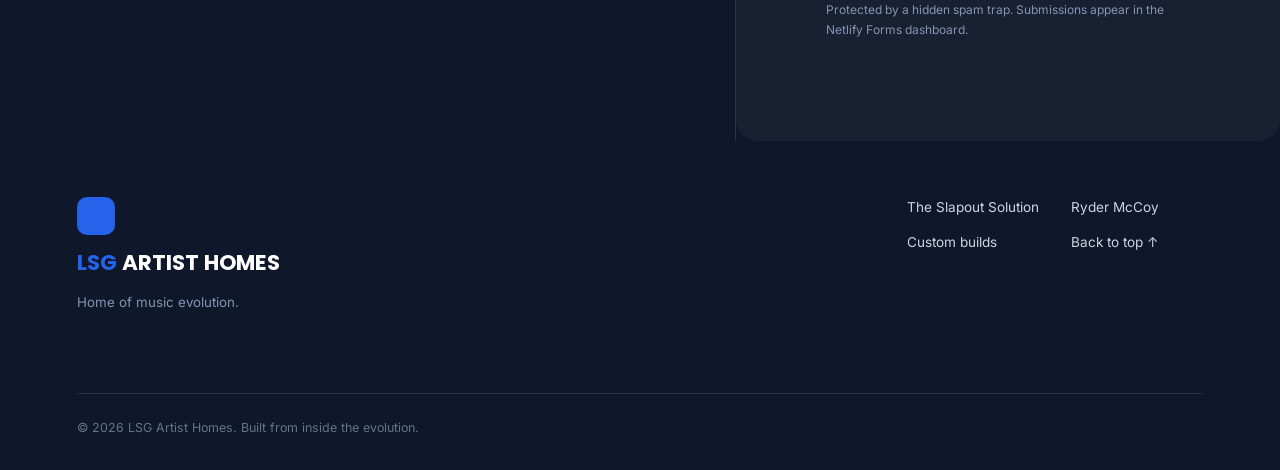
==== commit ac228680: "Redesign visual system for credibility and conversion Same copy and page structure throughout, all-n" ====
--- a/index.html
+++ b/index.html
@@ -5,14 +5,17 @@
   <meta name="viewport" content="width=device-width, initial-scale=1">
   <title>LSG Artist Homes | Home of Music Evolution</title>
   <meta name="description" content="Artist-owned music websites, custom developer builds, and complete world builds. The founding Slapout Solution is available in limited $400 build slots.">
-  <meta name="theme-color" content="#1746d1">
+  <meta name="theme-color" content="#0f172a">
   <link rel="canonical" href="https://lsgsalesjobs.com/">
-  <link rel="icon" href="data:image/svg+xml,%3Csvg xmlns='http://www.w3.org/2000/svg' viewBox='0 0 64 64'%3E%3Crect width='64' height='64' rx='8' fill='%231746d1'/%3E%3Cpath d='M9 31 32 14l23 17M48 18v10' fill='none' stroke='white' stroke-width='5' stroke-linecap='square'/%3E%3Ctext x='32' y='51' text-anchor='middle' fill='white' font-family='Arial,sans-serif' font-weight='900' font-size='18'%3EAH%3C/text%3E%3C/svg%3E">
+  <link rel="icon" href="data:image/svg+xml,%3Csvg xmlns='http://www.w3.org/2000/svg' viewBox='0 0 64 64'%3E%3Crect width='64' height='64' rx='14' fill='%232563eb'/%3E%3Cpath d='M9 31 32 14l23 17M48 18v10' fill='none' stroke='white' stroke-width='5' stroke-linecap='square'/%3E%3Ctext x='32' y='51' text-anchor='middle' fill='white' font-family='Arial,sans-serif' font-weight='900' font-size='18'%3EAH%3C/text%3E%3C/svg%3E">
   <meta property="og:type" content="website">
   <meta property="og:title" content="LSG Artist Homes — Every evolution needs a home.">
   <meta property="og:description" content="A custom, artist-owned website built from inside the music.">
   <meta property="og:url" content="https://lsgsalesjobs.com/">
   <meta name="twitter:card" content="summary_large_image">
+  <link rel="preconnect" href="https://fonts.googleapis.com">
+  <link rel="preconnect" href="https://fonts.gstatic.com" crossorigin>
+  <link href="https://fonts.googleapis.com/css2?family=Inter:wght@400;500;600;700&family=Poppins:wght@600;700&display=swap" rel="stylesheet">
   <link rel="stylesheet" href="styles.css">
 </head>
 <body>
--- a/styles.css
+++ b/styles.css
@@ -1,14 +1,29 @@
 :root {
-  --paper: #f3efe6;
-  --paper-deep: #e8e1d4;
-  --ink: #11100e;
-  --blue: #1746d1;
-  --blue-dark: #0b2f9f;
-  --gray: #6d6a63;
-  --line: #cfc8bc;
-  --white: #fffdfa;
-  --font-geist-sans: Arial, Helvetica, sans-serif;
-  --font-geist-mono: "Courier New", Courier, monospace;
+  --bg: #faf9f7;
+  --surface: #ffffff;
+  --surface-alt: #f1f5f9;
+  --ink: #0f172a;
+  --slate: #334155;
+  --muted: #64748b;
+  --line: #e2e8f0;
+  --line-strong: #cbd5e1;
+  --navy: #0f172a;
+  --navy-deep: #0a0f1d;
+  --navy-soft: #1e293b;
+  --blue: #2563eb;
+  --blue-dark: #1d4ed8;
+  --blue-soft: #eef3ff;
+  --amber: #f97316;
+  --amber-dark: #ea580c;
+  --white: #ffffff;
+  --radius-sm: 8px;
+  --radius-md: 14px;
+  --radius-lg: 22px;
+  --shadow-sm: 0 1px 2px rgba(15, 23, 42, 0.06);
+  --shadow-md: 0 12px 28px -12px rgba(15, 23, 42, 0.22);
+  --shadow-lg: 0 30px 70px -24px rgba(15, 23, 42, 0.4);
+  --font-heading: "Poppins", "Inter", Arial, Helvetica, sans-serif;
+  --font-body: "Inter", Arial, Helvetica, sans-serif;
 }
 
 * {
@@ -17,28 +32,22 @@
 
 html {
   scroll-behavior: smooth;
-  background: var(--paper);
+  background: var(--bg);
+}
+
+[id] {
+  scroll-margin-top: 104px;
 }
 
 body {
   margin: 0;
-  background:
-    radial-gradient(circle at 17% 8%, rgba(23, 70, 209, 0.055), transparent 20rem),
-    var(--paper);
+  background: var(--bg);
   color: var(--ink);
-  font-family: var(--font-geist-sans), Arial, Helvetica, sans-serif;
+  font-family: var(--font-body);
+  font-size: 16px;
+  line-height: 1.6;
   overflow-x: hidden;
-}
-
-body::before {
-  position: fixed;
-  inset: 0;
-  z-index: 100;
-  pointer-events: none;
-  content: "";
-  opacity: 0.18;
-  background-image: url("data:image/svg+xml,%3Csvg viewBox='0 0 160 160' xmlns='http://www.w3.org/2000/svg'%3E%3Cfilter id='n'%3E%3CfeTurbulence type='fractalNoise' baseFrequency='.9' numOctaves='3' stitchTiles='stitch'/%3E%3C/filter%3E%3Crect width='100%25' height='100%25' filter='url(%23n)' opacity='.12'/%3E%3C/svg%3E");
-  mix-blend-mode: multiply;
+  -webkit-font-smoothing: antialiased;
 }
 
 a {
@@ -50,11 +59,13 @@
 a,
 summary {
   -webkit-tap-highlight-color: transparent;
+  cursor: pointer;
 }
 
 :focus-visible {
   outline: 2px solid var(--blue);
-  outline-offset: 4px;
+  outline-offset: 3px;
+  border-radius: 3px;
 }
 
 .skip-link {
@@ -62,37 +73,68 @@
   top: 1rem;
   left: 1rem;
   z-index: 999;
-  padding: 0.75rem 1rem;
-  color: white;
-  background: var(--blue);
+  padding: 0.75rem 1.25rem;
+  border-radius: var(--radius-sm);
+  color: var(--white);
+  background: var(--ink);
+  font-weight: 600;
   transform: translateY(-200%);
+  transition: transform 180ms ease;
 }
 
 .skip-link:focus {
   transform: translateY(0);
 }
 
+/* Announcement bar */
+
 .announcement {
   display: grid;
   grid-template-columns: 1fr auto 1fr;
   align-items: center;
-  min-height: 36px;
-  padding: 0.45rem clamp(1rem, 4vw, 4rem);
-  color: var(--white);
-  background: var(--blue);
-  font-size: 0.7rem;
-  letter-spacing: 0.12em;
+  gap: 0.75rem;
+  min-height: 42px;
+  padding: 0.55rem clamp(1rem, 4vw, 4rem);
+  color: var(--white);
+  background: var(--navy);
+  font-family: var(--font-body);
+  font-size: 0.78rem;
+  font-weight: 500;
+}
+
+.announcement span:first-child {
+  color: #93a5c9;
   text-transform: uppercase;
+  letter-spacing: 0.08em;
+  font-size: 0.68rem;
 }
 
 .announcement strong {
-  font-size: 0.72rem;
+  justify-self: center;
+  font-weight: 700;
+  color: var(--white);
 }
 
 .announcement a {
   justify-self: end;
-  border-bottom: 1px solid rgba(255, 255, 255, 0.55);
-}
+  display: inline-flex;
+  align-items: center;
+  gap: 0.3rem;
+  padding: 0.3rem 0.75rem;
+  border-radius: 999px;
+  background: rgba(249, 115, 22, 0.16);
+  color: #ffc79a;
+  font-weight: 700;
+  font-size: 0.72rem;
+  transition: background 160ms ease, color 160ms ease;
+}
+
+.announcement a:hover {
+  background: var(--amber);
+  color: var(--white);
+}
+
+/* Header */
 
 .site-header {
   position: sticky;
@@ -101,86 +143,77 @@
   display: grid;
   grid-template-columns: 1fr auto 1fr;
   align-items: center;
-  min-height: 88px;
+  min-height: 84px;
   padding: 0 clamp(1rem, 4vw, 4rem);
-  border-bottom: 1px solid var(--ink);
-  background: rgba(243, 239, 230, 0.94);
+  border-bottom: 1px solid var(--line);
+  background: rgba(250, 249, 247, 0.9);
   backdrop-filter: blur(14px);
 }
 
 .brand {
   display: inline-flex;
   align-items: center;
-  gap: 0.85rem;
+  gap: 0.7rem;
   width: max-content;
-  font-family: Impact, Haettenschweiler, "Arial Narrow Bold", sans-serif;
+  font-family: var(--font-heading);
   font-size: 1.05rem;
-  letter-spacing: 0.055em;
+  font-weight: 700;
+  letter-spacing: -0.01em;
+  color: var(--ink);
 }
 
 .brand-name {
   display: inline-flex;
   align-items: center;
-  gap: 0.55rem;
+  gap: 0.5rem;
 }
 
 .brand-name b {
-  padding-right: 0.55rem;
-  border-right: 2px solid var(--blue);
-  color: var(--blue);
+  padding-right: 0.5rem;
+  border-right: 2px solid var(--line-strong);
   font: inherit;
 }
 
+.brand-name span {
+  color: var(--muted);
+  font-weight: 600;
+  font-size: 0.92em;
+  letter-spacing: 0.01em;
+}
+
 .roof-mark {
-  position: relative;
   display: block;
-  width: 46px;
-  height: 26px;
-}
-
-.roof-mark::before,
-.roof-mark::after {
-  position: absolute;
-  top: 10px;
-  width: 28px;
-  height: 3px;
-  content: "";
-  background: currentColor;
-}
-
-.roof-mark::before {
-  left: 0;
-  transform: rotate(-31deg);
-  transform-origin: right center;
-}
-
-.roof-mark::after {
-  right: 0;
-  transform: rotate(31deg);
-  transform-origin: left center;
+  width: 38px;
+  height: 38px;
+  border-radius: 10px;
+  background-color: var(--blue);
+  background-image: url("data:image/svg+xml,%3Csvg xmlns='http://www.w3.org/2000/svg' viewBox='0 0 24 24' fill='none' stroke='white' stroke-width='2' stroke-linecap='round' stroke-linejoin='round'%3E%3Cpath d='M3 11.5 12 4l9 7.5'/%3E%3Cpath d='M5.5 9.5V19a1 1 0 0 0 1 1h11a1 1 0 0 0 1-1V9.5'/%3E%3Cpath d='M9.5 20v-5.5a1 1 0 0 1 1-1h3a1 1 0 0 1 1 1V20'/%3E%3C/svg%3E");
+  background-repeat: no-repeat;
+  background-position: center;
+  background-size: 56%;
 }
 
 .roof-mark i {
-  position: absolute;
-  top: 1px;
-  right: 7px;
-  width: 7px;
-  height: 13px;
-  border: 2px solid currentColor;
-  border-bottom: 0;
+  display: none;
+}
+
+footer .roof-mark {
+  background: var(--blue);
 }
 
 .desktop-nav {
   display: flex;
   align-items: center;
-  gap: clamp(1.2rem, 2.7vw, 2.8rem);
-  font-size: 0.8rem;
-  font-weight: 650;
+  gap: clamp(1.5rem, 2.7vw, 2.6rem);
+  font-size: 0.9rem;
+  font-weight: 550;
 }
 
 .desktop-nav a {
   position: relative;
   padding: 0.75rem 0;
+  color: var(--slate);
+  transition: color 160ms ease;
 }
 
 .desktop-nav a::after {
@@ -190,44 +223,54 @@
   left: 0;
   height: 2px;
   content: "";
-  background: var(--blue);
+  border-radius: 2px;
+  background: var(--amber);
   transform: scaleX(0);
   transform-origin: left;
   transition: transform 180ms ease;
 }
 
+.desktop-nav a:hover {
+  color: var(--ink);
+}
+
 .desktop-nav a:hover::after {
   transform: scaleX(1);
 }
 
 .header-cta {
   justify-self: end;
-  padding: 0.9rem 1.35rem;
-  border: 1px solid var(--blue);
-  color: var(--blue);
-  font-size: 0.76rem;
-  font-weight: 750;
-  letter-spacing: 0.04em;
-  text-transform: uppercase;
-  transition: color 160ms ease, background 160ms ease;
+  display: inline-flex;
+  align-items: center;
+  min-height: 44px;
+  padding: 0 1.3rem;
+  border-radius: var(--radius-sm);
+  color: var(--white);
+  background: var(--ink);
+  font-size: 0.85rem;
+  font-weight: 650;
+  letter-spacing: 0.01em;
+  transition: background 160ms ease, transform 160ms ease;
 }
 
 .header-cta:hover {
-  color: white;
   background: var(--blue);
+  transform: translateY(-1px);
 }
 
 .mobile-menu {
   display: none;
 }
 
+/* Hero */
+
 .hero {
   position: relative;
   display: grid;
   grid-template-columns: minmax(0, 1.08fr) minmax(400px, 0.92fr);
-  gap: clamp(3rem, 6vw, 7rem);
-  min-height: calc(100vh - 124px);
-  padding: clamp(4rem, 8vh, 7rem) clamp(1.25rem, 6vw, 6rem) 5rem;
+  gap: clamp(3rem, 6vw, 6rem);
+  min-height: calc(100vh - 126px);
+  padding: clamp(3.5rem, 7vh, 6rem) clamp(1.25rem, 6vw, 6rem) 5rem;
   overflow: hidden;
 }
 
@@ -235,33 +278,36 @@
   position: absolute;
   inset: 0;
   pointer-events: none;
-  background-image:
-    linear-gradient(to right, transparent calc(100% - 1px), rgba(17, 16, 14, 0.08) 1px),
-    linear-gradient(to bottom, transparent calc(100% - 1px), rgba(17, 16, 14, 0.05) 1px);
-  background-size: calc(100% / 12) 100%, 100% 9rem;
-  mask-image: linear-gradient(to bottom, black, transparent 92%);
+  background-image: radial-gradient(circle at 14% 12%, rgba(37, 99, 235, 0.07), transparent 26rem);
 }
 
 .hero-copy {
   position: relative;
   z-index: 2;
   align-self: center;
-  max-width: 780px;
+  max-width: 720px;
 }
 
 .eyebrow {
-  margin: 0 0 1.3rem;
-  color: var(--blue);
-  font-family: var(--font-geist-mono), monospace;
+  display: inline-flex;
+  align-items: center;
+  gap: 0.5rem;
+  margin: 0 0 1.4rem;
+  padding: 0.4rem 0.85rem;
+  border-radius: 999px;
+  color: var(--blue-dark);
+  background: var(--blue-soft);
+  font-family: var(--font-body);
   font-size: 0.72rem;
-  font-weight: 750;
-  letter-spacing: 0.22em;
+  font-weight: 700;
+  letter-spacing: 0.06em;
   text-transform: uppercase;
 }
 
 .eyebrow.light,
 .section-number.light {
-  color: #a9c0ff;
+  color: #bcd0ff;
+  background: rgba(255, 255, 255, 0.1);
 }
 
 .hero h1,
@@ -274,17 +320,16 @@
 .founder-section h2,
 .start-section h2 {
   margin: 0;
+  font-family: var(--font-heading);
+  font-weight: 700;
+  letter-spacing: -0.02em;
   text-wrap: balance;
 }
 
 .hero h1 {
-  max-width: 760px;
-  font-family: Impact, Haettenschweiler, "Arial Narrow Bold", sans-serif;
-  font-size: clamp(4.5rem, 8.4vw, 9.3rem);
-  font-weight: 900;
-  letter-spacing: -0.035em;
-  line-height: 0.79;
-  text-transform: uppercase;
+  max-width: 700px;
+  font-size: clamp(2.7rem, 5vw, 4.4rem);
+  line-height: 1.08;
 }
 
 .hero h1 span {
@@ -293,16 +338,18 @@
 }
 
 .hero-lede {
-  max-width: 650px;
-  margin: 2rem 0 0;
-  font-size: clamp(1.05rem, 1.45vw, 1.3rem);
-  line-height: 1.55;
+  max-width: 620px;
+  margin: 1.6rem 0 0;
+  color: var(--slate);
+  font-size: clamp(1.05rem, 1.3vw, 1.2rem);
+  line-height: 1.6;
 }
 
 .hero-actions {
   display: flex;
+  flex-wrap: wrap;
   align-items: center;
-  gap: 2rem;
+  gap: 1.5rem;
   margin-top: 2.2rem;
 }
 
@@ -310,14 +357,16 @@
   display: inline-flex;
   align-items: center;
   justify-content: center;
+  gap: 0.5rem;
   min-height: 54px;
-  padding: 0.9rem 1.5rem;
+  padding: 0.9rem 1.7rem;
   border: 1px solid transparent;
-  font-size: 0.78rem;
-  font-weight: 800;
-  letter-spacing: 0.055em;
-  text-transform: uppercase;
-  transition: transform 160ms ease, color 160ms ease, background 160ms ease, border-color 160ms ease;
+  border-radius: var(--radius-sm);
+  font-family: var(--font-body);
+  font-size: 0.92rem;
+  font-weight: 650;
+  letter-spacing: -0.005em;
+  transition: transform 160ms ease, color 160ms ease, background 160ms ease, border-color 160ms ease, box-shadow 160ms ease;
 }
 
 .button:hover {
@@ -325,12 +374,14 @@
 }
 
 .button-primary {
-  color: white;
-  background: var(--blue);
+  color: var(--white);
+  background: var(--amber);
+  box-shadow: 0 12px 24px -10px rgba(249, 115, 22, 0.55);
 }
 
 .button-primary:hover {
-  background: var(--ink);
+  background: var(--amber-dark);
+  box-shadow: 0 16px 30px -10px rgba(249, 115, 22, 0.6);
 }
 
 .button-light {
@@ -339,156 +390,162 @@
 }
 
 .button-light:hover {
-  color: white;
-  background: var(--blue);
+  color: var(--white);
+  background: var(--amber);
 }
 
 .button-outline {
+  border-color: var(--line-strong);
+  color: var(--ink);
+}
+
+.button-outline:hover {
   border-color: var(--ink);
-}
-
-.button-outline:hover {
-  color: white;
   background: var(--ink);
+  color: var(--white);
 }
 
 .text-link {
   padding: 0.5rem 0;
-  border-bottom: 1px solid var(--blue);
-  font-size: 0.82rem;
-  font-weight: 750;
+  border-bottom: 1px solid var(--line-strong);
+  color: var(--slate);
+  font-size: 0.9rem;
+  font-weight: 600;
+  transition: border-color 160ms ease, color 160ms ease;
+}
+
+.text-link:hover {
+  border-color: var(--blue);
+  color: var(--blue);
 }
 
 .text-link span {
   display: inline-block;
-  margin-left: 0.35rem;
-  color: var(--blue);
+  margin-left: 0.3rem;
   transition: transform 160ms ease;
 }
 
 .text-link:hover span {
-  transform: translateX(5px);
+  transform: translateX(4px);
 }
 
 .capacity {
   display: flex;
   align-items: center;
-  gap: 0.65rem;
-  margin-top: 1.15rem;
-  color: var(--gray);
-  font-family: var(--font-geist-mono), monospace;
-  font-size: 0.68rem;
+  gap: 0.6rem;
+  margin-top: 1.5rem;
+  color: var(--muted);
+  font-size: 0.82rem;
 }
 
 .capacity span {
   width: 8px;
   height: 8px;
   border-radius: 50%;
-  background: var(--blue);
-  box-shadow: 0 0 0 5px rgba(23, 70, 209, 0.12);
-}
+  background: #22c55e;
+  box-shadow: 0 0 0 4px rgba(34, 197, 94, 0.16);
+}
+
+/* Home plan diagram */
 
 .home-plan {
   position: relative;
   align-self: center;
-  min-height: 600px;
-  border: 1px solid rgba(23, 70, 209, 0.28);
+  min-height: 560px;
+  border-radius: var(--radius-lg);
   background:
-    linear-gradient(rgba(23, 70, 209, 0.08) 1px, transparent 1px),
-    linear-gradient(90deg, rgba(23, 70, 209, 0.08) 1px, transparent 1px),
-    rgba(255, 253, 250, 0.4);
-  background-size: 32px 32px;
-  box-shadow: 22px 22px 0 rgba(23, 70, 209, 0.08);
+    radial-gradient(circle, rgba(37, 99, 235, 0.1) 1px, transparent 1px) 0 0 / 26px 26px,
+    var(--surface);
+  border: 1px solid var(--line);
+  box-shadow: var(--shadow-lg);
 }
 
 .home-plan::before,
 .home-plan::after {
   position: absolute;
   content: "";
-  border-color: var(--blue);
-  opacity: 0.9;
 }
 
 .home-plan::before {
-  inset: 20px;
-  border: 1px dashed rgba(23, 70, 209, 0.45);
+  inset: 22px;
+  border: 1px dashed rgba(37, 99, 235, 0.3);
+  border-radius: 16px;
 }
 
 .home-plan::after {
-  right: -10px;
-  bottom: -10px;
-  width: 19px;
-  height: 19px;
-  border-right: 2px solid;
-  border-bottom: 2px solid;
+  display: none;
 }
 
 .plan-kicker {
   position: absolute;
   top: 1.6rem;
   left: 2rem;
-  color: var(--blue);
-  font-family: var(--font-geist-mono), monospace;
-  font-size: 0.62rem;
-  letter-spacing: 0.14em;
+  color: var(--muted);
+  font-size: 0.68rem;
+  font-weight: 700;
+  letter-spacing: 0.1em;
   text-transform: uppercase;
 }
 
 .plan-roof {
   position: absolute;
-  top: 115px;
+  top: 108px;
   left: 50%;
-  width: 260px;
-  height: 160px;
+  width: 220px;
+  height: 130px;
   border-top: 3px solid var(--blue);
   border-left: 3px solid var(--blue);
+  border-radius: 6px 0 0 0;
   transform: translateX(-50%) rotate(45deg) skew(-8deg, -8deg);
-  opacity: 0.8;
+  opacity: 0.55;
 }
 
 .plan-home {
   position: absolute;
-  top: 200px;
+  top: 190px;
   left: 50%;
   z-index: 2;
   display: flex;
   flex-direction: column;
   justify-content: center;
-  width: 250px;
-  height: 220px;
+  width: 236px;
+  height: 210px;
   padding: 2rem;
-  border: 2px solid var(--ink);
-  background: var(--paper);
+  border-radius: var(--radius-md);
+  border: 1px solid var(--line);
+  background: var(--surface);
+  box-shadow: var(--shadow-md);
   transform: translateX(-50%);
 }
 
 .plan-home::before {
   position: absolute;
-  top: -7px;
-  left: -7px;
-  width: 12px;
-  height: 12px;
-  border: 2px solid var(--blue);
+  top: -8px;
+  left: -8px;
+  width: 14px;
+  height: 14px;
+  border: 3px solid var(--amber);
   border-radius: 50%;
   content: "";
-  background: var(--paper);
+  background: var(--surface);
 }
 
 .plan-label,
 .plan-home small {
   color: var(--blue);
-  font-family: var(--font-geist-mono), monospace;
-  font-size: 0.62rem;
-  letter-spacing: 0.12em;
+  font-size: 0.66rem;
+  font-weight: 700;
+  letter-spacing: 0.1em;
   text-transform: uppercase;
 }
 
 .plan-home strong {
-  margin: 0.6rem 0 1rem;
-  font-family: Impact, Haettenschweiler, "Arial Narrow Bold", sans-serif;
-  font-size: 3.3rem;
-  line-height: 0.85;
-  text-transform: uppercase;
+  margin: 0.6rem 0 0.9rem;
+  font-family: var(--font-heading);
+  font-size: 2.1rem;
+  font-weight: 700;
+  line-height: 1.05;
+  letter-spacing: -0.01em;
 }
 
 .plan-node {
@@ -496,16 +553,16 @@
   z-index: 3;
   display: flex;
   align-items: center;
-  gap: 0.6rem;
-  min-width: 104px;
-  padding: 0.6rem 0.75rem;
-  border: 1px solid var(--blue);
-  color: var(--blue-dark);
-  background: var(--paper);
-  font-family: var(--font-geist-mono), monospace;
-  font-size: 0.68rem;
-  font-weight: 750;
-  text-transform: uppercase;
+  gap: 0.55rem;
+  min-width: 108px;
+  padding: 0.6rem 0.85rem;
+  border-radius: 999px;
+  border: 1px solid var(--line);
+  color: var(--ink);
+  background: var(--surface);
+  box-shadow: var(--shadow-sm);
+  font-size: 0.76rem;
+  font-weight: 650;
 }
 
 .plan-node::before {
@@ -513,67 +570,75 @@
   z-index: -1;
   height: 1px;
   content: "";
+  background: repeating-linear-gradient(90deg, rgba(37, 99, 235, 0.45) 0 4px, transparent 4px 8px);
+}
+
+.plan-node span {
+  display: grid;
+  place-items: center;
+  width: 20px;
+  height: 20px;
+  border-radius: 50%;
+  color: var(--white);
   background: var(--blue);
-  opacity: 0.65;
-}
-
-.plan-node span {
-  color: var(--gray);
-  font-size: 0.55rem;
-}
-
-.node-music { top: 120px; left: 26px; }
+  font-size: 0.6rem;
+  font-weight: 700;
+}
+
+.node-music { top: 108px; left: 18px; }
 .node-music::before { top: 60px; left: 90px; width: 95px; transform: rotate(31deg); }
-.node-social { top: 134px; right: 24px; }
+.node-social { top: 122px; right: 16px; }
 .node-social::before { top: 55px; right: 90px; width: 78px; transform: rotate(-37deg); }
-.node-merch { bottom: 92px; left: 30px; }
+.node-merch { bottom: 82px; left: 20px; }
 .node-merch::before { bottom: 65px; left: 94px; width: 90px; transform: rotate(-34deg); }
-.node-search { right: 25px; bottom: 108px; }
+.node-search { right: 17px; bottom: 98px; }
 .node-search::before { right: 98px; bottom: 60px; width: 77px; transform: rotate(36deg); }
 
 .plan-note {
   position: absolute;
-  bottom: 1.35rem;
+  bottom: 1.5rem;
   left: 50%;
-  color: var(--gray);
-  font-family: var(--font-geist-mono), monospace;
-  font-size: 0.58rem;
-  letter-spacing: 0.1em;
+  color: var(--muted);
+  font-size: 0.7rem;
   line-height: 1.5;
   text-align: center;
-  text-transform: uppercase;
   transform: translateX(-50%);
 }
+
+/* Marquee */
 
 .marquee {
   overflow: hidden;
-  border-top: 1px solid var(--ink);
-  border-bottom: 1px solid var(--ink);
-  color: var(--paper);
-  background: var(--ink);
+  background: var(--navy);
+  color: rgba(255, 255, 255, 0.85);
 }
 
 .marquee div {
   display: flex;
-  gap: 1.7rem;
+  gap: 2rem;
   align-items: center;
   width: max-content;
-  padding: 1rem 0;
-  font-family: Impact, Haettenschweiler, "Arial Narrow Bold", sans-serif;
-  font-size: clamp(1.3rem, 2.5vw, 2.4rem);
-  letter-spacing: 0.02em;
+  padding: 0.95rem 0;
+  font-family: var(--font-heading);
+  font-size: clamp(0.85rem, 1.3vw, 1rem);
+  font-weight: 600;
+  letter-spacing: 0.04em;
+  text-transform: uppercase;
   white-space: nowrap;
-  animation: drift 28s linear infinite alternate;
+  animation: drift 32s linear infinite alternate;
 }
 
 .marquee b {
-  color: #4c75ed;
+  color: var(--amber);
+  font-size: 0.5rem;
 }
 
 @keyframes drift {
-  from { transform: translateX(3vw); }
-  to { transform: translateX(-18vw); }
-}
+  from { transform: translateX(2vw); }
+  to { transform: translateX(-20vw); }
+}
+
+/* Section grid base */
 
 .section,
 .additions-section,
@@ -581,17 +646,16 @@
   display: grid;
   grid-template-columns: 150px minmax(0, 1fr) minmax(300px, 0.72fr);
   gap: clamp(2rem, 5vw, 5rem);
-  padding: clamp(5rem, 9vw, 9rem) clamp(1.25rem, 6vw, 6rem);
+  padding: clamp(4.5rem, 8vw, 7.5rem) clamp(1.25rem, 6vw, 6rem);
   border-bottom: 1px solid var(--line);
 }
 
 .section-number {
-  padding-top: 0.45rem;
-  color: var(--blue);
-  font-family: var(--font-geist-mono), monospace;
-  font-size: 0.65rem;
-  font-weight: 700;
-  letter-spacing: 0.14em;
+  padding-top: 0.35rem;
+  color: var(--muted);
+  font-size: 0.72rem;
+  font-weight: 700;
+  letter-spacing: 0.1em;
 }
 
 .section-heading h2,
@@ -599,107 +663,117 @@
 .additions-section h2,
 .ownership-heading h2,
 .founder-section h2 {
-  font-family: Impact, Haettenschweiler, "Arial Narrow Bold", sans-serif;
-  font-size: clamp(3.2rem, 6vw, 6.8rem);
-  letter-spacing: -0.025em;
-  line-height: 0.86;
-  text-transform: uppercase;
+  font-size: clamp(2.1rem, 3.6vw, 3.1rem);
+  line-height: 1.14;
 }
 
 .section-heading.compact {
   grid-column: 2 / 4;
-  max-width: 1050px;
+  max-width: 900px;
 }
 
 .why-copy,
 .ownership-copy {
+  color: var(--slate);
   line-height: 1.75;
 }
 
 .large-copy {
   margin-top: 0;
-  font-size: clamp(1.18rem, 1.7vw, 1.55rem);
-  font-weight: 540;
-  line-height: 1.55;
+  color: var(--ink);
+  font-size: clamp(1.1rem, 1.5vw, 1.3rem);
+  font-weight: 550;
+  line-height: 1.6;
 }
 
 .source-links {
   display: flex;
   flex-wrap: wrap;
-  gap: 1rem;
-  margin-top: 2rem;
+  gap: 0.75rem;
+  margin-top: 1.75rem;
 }
 
 .source-links a {
-  padding-bottom: 0.25rem;
-  border-bottom: 1px solid var(--blue);
+  padding: 0.4rem 0.85rem;
+  border-radius: 999px;
+  border: 1px solid var(--line);
   color: var(--blue-dark);
-  font-size: 0.72rem;
-  font-weight: 750;
+  font-size: 0.76rem;
+  font-weight: 650;
+  transition: border-color 160ms ease, background 160ms ease;
+}
+
+.source-links a:hover {
+  border-color: var(--blue);
+  background: var(--blue-soft);
 }
 
 .reality-card {
   grid-column: 3;
+  align-self: start;
   padding: 2rem;
-  border: 1px solid var(--blue);
-  box-shadow: 12px 12px 0 rgba(23, 70, 209, 0.12);
+  border-radius: var(--radius-md);
+  border: 1px solid var(--line);
+  background: var(--surface);
+  box-shadow: var(--shadow-md);
 }
 
 .reality-card span,
 .list-title,
 .custom-cards article > span,
 .start-card > span {
-  color: var(--blue);
-  font-family: var(--font-geist-mono), monospace;
-  font-size: 0.64rem;
-  font-weight: 750;
-  letter-spacing: 0.13em;
+  color: var(--blue-dark);
+  font-size: 0.7rem;
+  font-weight: 700;
+  letter-spacing: 0.1em;
   text-transform: uppercase;
 }
 
 .reality-card h3 {
   margin: 1rem 0;
-  font-size: 1.5rem;
-  line-height: 1.15;
+  font-family: var(--font-heading);
+  font-size: 1.4rem;
+  font-weight: 650;
+  line-height: 1.25;
 }
 
 .reality-card p {
   margin-bottom: 0;
-  color: #4f4c46;
-  font-size: 0.88rem;
+  color: var(--slate);
+  font-size: 0.92rem;
   line-height: 1.7;
 }
 
+/* Package / pricing */
+
 .package-section {
   display: grid;
   grid-template-columns: minmax(0, 0.88fr) minmax(0, 1.12fr);
-  color: var(--paper);
-  background: var(--ink);
+  color: #e2e8f0;
+  background: var(--navy);
 }
 
 .package-intro,
 .package-list {
-  padding: clamp(5rem, 8vw, 8rem) clamp(1.25rem, 6vw, 6rem);
+  padding: clamp(4.5rem, 8vw, 7rem) clamp(1.25rem, 6vw, 6rem);
 }
 
 .package-intro {
-  border-right: 1px solid rgba(255, 255, 255, 0.18);
+  border-right: 1px solid rgba(255, 255, 255, 0.1);
 }
 
 .package-intro h2,
 .custom-lede h2,
 .start-copy h2 {
-  font-family: Impact, Haettenschweiler, "Arial Narrow Bold", sans-serif;
-  font-size: clamp(4.2rem, 7.4vw, 8.6rem);
-  letter-spacing: -0.03em;
-  line-height: 0.8;
-  text-transform: uppercase;
+  color: var(--white);
+  font-size: clamp(2.4rem, 4.4vw, 3.6rem);
+  line-height: 1.1;
 }
 
 .package-intro > p:not(.eyebrow) {
-  max-width: 650px;
-  margin: 2rem 0 0;
-  color: #c9c3b8;
+  max-width: 620px;
+  margin: 1.6rem 0 0;
+  color: #aab6cc;
   font-size: 1.05rem;
   line-height: 1.75;
 }
@@ -708,34 +782,36 @@
   display: flex;
   flex-direction: column;
   align-items: flex-start;
-  margin: 3rem 0 2rem;
-  padding: 1.5rem 0;
-  border-top: 1px solid rgba(255, 255, 255, 0.24);
-  border-bottom: 1px solid rgba(255, 255, 255, 0.24);
+  gap: 0.35rem;
+  margin: 2.5rem 0 2rem;
+  padding: 1.75rem;
+  border-radius: var(--radius-md);
+  background: rgba(255, 255, 255, 0.05);
+  border: 1px solid rgba(255, 255, 255, 0.1);
 }
 
 .price-lockup > span,
 .price-lockup small {
-  color: #a9c0ff;
-  font-family: var(--font-geist-mono), monospace;
-  font-size: 0.65rem;
-  letter-spacing: 0.12em;
+  color: #93a5c9;
+  font-size: 0.7rem;
+  font-weight: 700;
+  letter-spacing: 0.08em;
   text-transform: uppercase;
 }
 
 .price-lockup strong {
-  color: white;
-  font-family: Impact, Haettenschweiler, "Arial Narrow Bold", sans-serif;
-  font-size: clamp(6rem, 10vw, 10rem);
-  line-height: 0.9;
+  color: var(--amber);
+  font-family: var(--font-heading);
+  font-size: clamp(3.6rem, 6vw, 5rem);
+  font-weight: 700;
+  line-height: 1;
 }
 
 .price-lockup sup {
   position: relative;
-  top: -2.4rem;
-  margin-right: 0.25rem;
-  color: #7fa0ff;
-  font-size: 2rem;
+  top: -1.6rem;
+  margin-right: 0.15rem;
+  font-size: 1.5rem;
 }
 
 .package-list {
@@ -750,107 +826,108 @@
 
 .package-list li {
   display: grid;
-  grid-template-columns: 54px 1fr;
+  grid-template-columns: 28px 1fr;
   gap: 1rem;
   align-items: center;
-  min-height: 68px;
-  border-bottom: 1px solid rgba(255, 255, 255, 0.16);
+  min-height: 60px;
+  border-bottom: 1px solid rgba(255, 255, 255, 0.1);
 }
 
 .package-list li span {
-  color: #6f91f5;
-  font-family: var(--font-geist-mono), monospace;
-  font-size: 0.65rem;
+  display: grid;
+  place-items: center;
+  width: 24px;
+  height: 24px;
+  border-radius: 50%;
+  background: rgba(249, 115, 22, 0.18);
+  background-image: url("data:image/svg+xml,%3Csvg xmlns='http://www.w3.org/2000/svg' viewBox='0 0 24 24' fill='none' stroke='%23f97316' stroke-width='3' stroke-linecap='round' stroke-linejoin='round'%3E%3Cpolyline points='5 13 10 18 19 7'/%3E%3C/svg%3E");
+  background-repeat: no-repeat;
+  background-position: center;
+  background-size: 13px;
+  font-size: 0;
 }
 
 .package-list li p {
   margin: 0;
-  font-size: clamp(0.95rem, 1.2vw, 1.12rem);
+  color: #dbe2f0;
+  font-size: clamp(0.92rem, 1.15vw, 1.02rem);
 }
 
 .terms-note {
   margin-top: 2rem;
-  color: #b9b4aa;
-  font-size: 0.75rem;
+  color: #93a5c9;
+  font-size: 0.8rem;
   line-height: 1.65;
 }
 
 .terms-note summary {
   width: max-content;
-  cursor: pointer;
-  color: white;
-  font-weight: 700;
+  color: var(--white);
+  font-weight: 650;
 }
 
 .terms-note p {
-  max-width: 650px;
-}
+  max-width: 620px;
+  margin-top: 0.75rem;
+}
+
+/* Ryder proof */
 
 .ryder-proof {
   grid-template-columns: 150px minmax(0, 0.82fr) minmax(380px, 1.18fr);
 }
 
 .ryder-copy p:not(.eyebrow) {
+  color: var(--slate);
   line-height: 1.7;
 }
 
 .ryder-copy .button {
-  margin-top: 1.2rem;
+  margin-top: 1.4rem;
 }
 
 .ryder-visual {
   position: relative;
   display: block;
-  min-height: 620px;
+  min-height: 580px;
   overflow: hidden;
-  color: white;
-  background:
-    radial-gradient(circle at 72% 36%, rgba(23, 70, 209, 0.46), transparent 18rem),
-    #0d0e12;
-  box-shadow: 20px 20px 0 var(--blue);
-}
-
-.ryder-visual::before {
-  position: absolute;
-  inset: 0;
-  content: "";
-  background-image:
-    linear-gradient(rgba(255, 255, 255, 0.055) 1px, transparent 1px),
-    linear-gradient(90deg, rgba(255, 255, 255, 0.055) 1px, transparent 1px);
-  background-size: 42px 42px;
+  border-radius: var(--radius-lg);
+  color: var(--white);
+  background: radial-gradient(circle at 72% 30%, rgba(37, 99, 235, 0.5), transparent 22rem), var(--navy-deep);
+  box-shadow: var(--shadow-lg);
+  transition: transform 300ms ease, box-shadow 300ms ease;
+}
+
+.ryder-visual:hover {
+  transform: translateY(-4px);
+  box-shadow: 0 40px 80px -20px rgba(15, 23, 42, 0.5);
 }
 
 .ryder-visual::after {
   position: absolute;
   inset: 0;
   content: "";
-  background: linear-gradient(165deg, transparent 22%, rgba(0, 0, 0, 0.12) 52%, rgba(0, 0, 0, 0.88) 100%);
+  background: linear-gradient(165deg, transparent 30%, rgba(0, 0, 0, 0.18) 58%, rgba(0, 0, 0, 0.82) 100%);
 }
 
 .ryder-catalog {
   position: absolute;
-  inset: 3.25rem 2.4rem 7.25rem 11rem;
+  inset: 3.25rem 2.25rem 6.75rem 10.5rem;
   z-index: 1;
   display: grid;
   grid-template-columns: repeat(2, minmax(0, 1fr));
   grid-template-rows: auto repeat(2, minmax(0, 1fr));
-  gap: 0.75rem;
-  transform: rotate(-2deg);
-  transition: transform 500ms cubic-bezier(.22, 1, .36, 1);
-}
-
-.ryder-visual:hover .ryder-catalog {
-  transform: rotate(0deg) translateY(-4px);
+  gap: 0.85rem;
 }
 
 .catalog-label {
   grid-column: 1 / -1;
   align-self: end;
-  padding-bottom: 0.15rem;
-  color: #9bb3ff;
-  font-family: var(--font-geist-mono), monospace;
-  font-size: 0.58rem;
-  letter-spacing: 0.12em;
+  padding-bottom: 0.25rem;
+  color: #9fb4e8;
+  font-size: 0.66rem;
+  font-weight: 700;
+  letter-spacing: 0.08em;
   text-transform: uppercase;
 }
 
@@ -859,21 +936,27 @@
   display: flex;
   flex-direction: column;
   justify-content: space-between;
-  min-height: 145px;
-  padding: 1.1rem;
+  min-height: 140px;
+  padding: 1.15rem;
   overflow: hidden;
-  border: 1px solid rgba(255, 255, 255, 0.52);
+  border-radius: var(--radius-md);
   color: var(--ink);
-  background: var(--paper);
+  background: var(--surface);
+  box-shadow: var(--shadow-md);
+  transition: transform 260ms ease;
+}
+
+.ryder-visual:hover .record-card {
+  transform: translateY(-2px);
 }
 
 .record-card::after {
   position: absolute;
-  right: -2.5rem;
-  bottom: -2.5rem;
-  width: 7rem;
-  height: 7rem;
-  border: 1.3rem solid rgba(23, 70, 209, 0.18);
+  right: -2rem;
+  bottom: -2rem;
+  width: 6rem;
+  height: 6rem;
+  border: 1.1rem solid rgba(37, 99, 235, 0.14);
   border-radius: 50%;
   content: "";
 }
@@ -882,66 +965,69 @@
   position: relative;
   z-index: 1;
   color: var(--blue);
-  font-family: var(--font-geist-mono), monospace;
-  font-size: 0.52rem;
-  letter-spacing: 0.1em;
+  font-size: 0.6rem;
+  font-weight: 700;
+  letter-spacing: 0.08em;
   text-transform: uppercase;
 }
 
 .record-card strong {
   position: relative;
   z-index: 1;
-  font-family: Impact, Haettenschweiler, "Arial Narrow Bold", sans-serif;
-  font-size: clamp(2rem, 3vw, 3.45rem);
-  letter-spacing: -0.015em;
-  line-height: 0.82;
-  text-transform: uppercase;
+  font-family: var(--font-heading);
+  font-size: clamp(1.35rem, 2vw, 1.9rem);
+  font-weight: 700;
+  line-height: 1.1;
 }
 
 .record-two {
-  color: white;
+  color: var(--white);
   background: var(--blue);
 }
 
 .record-two small {
-  color: #c8d5ff;
+  color: #cddaff;
 }
 
 .record-three {
-  background: #cbc5b9;
+  background: #eef1f6;
 }
 
 .record-four {
-  color: white;
-  background: #20211f;
+  color: var(--white);
+  background: var(--navy-soft);
 }
 
 .ryder-stamp {
   position: absolute;
-  top: 2rem;
-  left: 2rem;
+  top: 1.75rem;
+  left: 1.75rem;
   z-index: 2;
   display: flex;
   flex-direction: column;
-  padding: 1rem 1.15rem;
-  border: 1px solid rgba(255, 255, 255, 0.7);
-  background: rgba(0, 0, 0, 0.45);
+  padding: 0.95rem 1.15rem;
+  border-radius: var(--radius-sm);
+  background: rgba(255, 255, 255, 0.08);
+  border: 1px solid rgba(255, 255, 255, 0.16);
   backdrop-filter: blur(8px);
 }
 
 .ryder-stamp span,
 .ryder-stamp small {
-  font-family: var(--font-geist-mono), monospace;
-  font-size: 0.56rem;
-  letter-spacing: 0.12em;
+  font-size: 0.6rem;
+  font-weight: 700;
+  letter-spacing: 0.08em;
   text-transform: uppercase;
+  color: #9fb4e8;
 }
 
 .ryder-stamp strong {
-  margin: 0.4rem 0;
-  font-family: Impact, Haettenschweiler, "Arial Narrow Bold", sans-serif;
-  font-size: 3rem;
-  line-height: 0.82;
+  margin: 0.35rem 0;
+  font-family: var(--font-heading);
+  font-size: 1.7rem;
+  font-weight: 700;
+  line-height: 1.05;
+  color: var(--white);
 }
 
 .ryder-stats {
@@ -952,28 +1038,31 @@
   z-index: 2;
   display: grid;
   grid-template-columns: repeat(3, 1fr);
-  border-top: 1px solid rgba(255, 255, 255, 0.4);
-  background: rgba(0, 0, 0, 0.68);
+  background: rgba(10, 15, 29, 0.72);
   backdrop-filter: blur(10px);
 }
 
 .ryder-stats span {
   display: flex;
   flex-direction: column;
-  padding: 1.2rem;
-  border-right: 1px solid rgba(255, 255, 255, 0.22);
-  font-family: var(--font-geist-mono), monospace;
-  font-size: 0.58rem;
-  letter-spacing: 0.1em;
+  padding: 1.15rem;
+  border-right: 1px solid rgba(255, 255, 255, 0.12);
+  color: #cdd7ef;
+  font-size: 0.65rem;
+  font-weight: 600;
+  letter-spacing: 0.06em;
   text-transform: uppercase;
 }
 
 .ryder-stats b {
-  margin-bottom: 0.35rem;
-  color: #7fa0ff;
-  font-family: Impact, sans-serif;
-  font-size: 2rem;
-}
+  margin-bottom: 0.3rem;
+  color: var(--amber);
+  font-family: var(--font-heading);
+  font-size: 1.6rem;
+  font-weight: 700;
+}
+
+/* Additions */
 
 .additions-section {
   grid-template-rows: auto auto auto;
@@ -983,33 +1072,48 @@
   grid-column: 2 / 4;
   display: grid;
   grid-template-columns: repeat(2, 1fr);
-  border-top: 1px solid var(--ink);
-  border-left: 1px solid var(--ink);
+  gap: 1.25rem;
 }
 
 .add-on-grid article {
-  min-height: 240px;
-  padding: 2rem;
-  border-right: 1px solid var(--ink);
-  border-bottom: 1px solid var(--ink);
+  min-height: 210px;
+  padding: 1.9rem;
+  border-radius: var(--radius-md);
+  border: 1px solid var(--line);
+  background: var(--surface);
+  box-shadow: var(--shadow-sm);
+  transition: box-shadow 200ms ease, transform 200ms ease, border-color 200ms ease;
+}
+
+.add-on-grid article:hover {
+  border-color: var(--blue);
+  box-shadow: var(--shadow-md);
+  transform: translateY(-3px);
 }
 
 .add-on-grid article > span {
-  color: var(--blue);
-  font-family: var(--font-geist-mono), monospace;
-  font-size: 0.65rem;
+  display: inline-grid;
+  place-items: center;
+  width: 32px;
+  height: 32px;
+  border-radius: 8px;
+  color: var(--blue-dark);
+  background: var(--blue-soft);
+  font-size: 0.7rem;
+  font-weight: 750;
 }
 
 .add-on-grid h3 {
-  margin: 3.5rem 0 0.7rem;
-  font-size: 1.5rem;
-  text-transform: capitalize;
+  margin: 1.4rem 0 0.6rem;
+  font-family: var(--font-heading);
+  font-size: 1.3rem;
+  font-weight: 650;
 }
 
 .add-on-grid p {
   max-width: 470px;
   margin: 0;
-  color: #56534d;
+  color: var(--slate);
   line-height: 1.65;
 }
 
@@ -1017,31 +1121,36 @@
   grid-column: 2 / 4;
   max-width: 900px;
   margin: 0;
-  padding: 1.5rem;
+  padding: 1.35rem 1.6rem;
+  border-radius: var(--radius-sm);
   border-left: 4px solid var(--blue);
-  background: rgba(23, 70, 209, 0.08);
-  font-size: 0.85rem;
+  background: var(--blue-soft);
+  color: var(--slate);
+  font-size: 0.88rem;
   line-height: 1.65;
 }
 
+/* Custom builds */
+
 .custom-section {
   display: grid;
   grid-template-columns: 0.9fr 1.1fr;
-  color: var(--paper);
+  color: #e2e8f0;
   background: var(--blue-dark);
 }
 
 .custom-lede,
 .custom-cards {
-  padding: clamp(5rem, 8vw, 8rem) clamp(1.25rem, 6vw, 6rem);
+  padding: clamp(4.5rem, 8vw, 7rem) clamp(1.25rem, 6vw, 6rem);
 }
 
 .custom-lede {
-  border-right: 1px solid rgba(255, 255, 255, 0.2);
+  border-right: 1px solid rgba(255, 255, 255, 0.16);
 }
 
 .custom-lede h2 {
-  font-size: clamp(3.7rem, 6.5vw, 7.5rem);
+  font-size: clamp(2.2rem, 4vw, 3.2rem);
+  color: var(--white);
 }
 
 .custom-cards {
@@ -1052,74 +1161,109 @@
 
 .custom-cards article {
   padding: 2rem;
-  border: 1px solid rgba(255, 255, 255, 0.28);
-  background: rgba(255, 255, 255, 0.04);
+  border-radius: var(--radius-md);
+  border: 1px solid rgba(255, 255, 255, 0.2);
+  background: rgba(255, 255, 255, 0.06);
+  transition: background 200ms ease, transform 200ms ease;
+}
+
+.custom-cards article:hover {
+  background: rgba(255, 255, 255, 0.1);
+  transform: translateY(-3px);
 }
 
 .custom-cards article > span {
-  color: #a9c0ff;
+  color: #c3d3ff;
 }
 
 .custom-cards h3 {
-  margin: 1.2rem 0 0.8rem;
-  font-size: clamp(1.5rem, 2.4vw, 2.3rem);
-  line-height: 1.12;
+  margin: 1.1rem 0 0.75rem;
+  font-family: var(--font-heading);
+  font-size: clamp(1.3rem, 2vw, 1.7rem);
+  font-weight: 650;
+  line-height: 1.2;
+  color: var(--white);
 }
 
 .custom-cards p {
-  color: #c9d4f4;
+  color: #d7e0fb;
   line-height: 1.7;
 }
 
 .custom-cards a {
-  display: inline-block;
-  margin-top: 1rem;
-  padding-bottom: 0.25rem;
-  border-bottom: 1px solid #9bb5ff;
-  color: white;
-  font-weight: 750;
-}
+  display: inline-flex;
+  align-items: center;
+  gap: 0.35rem;
+  margin-top: 1.1rem;
+  padding-bottom: 0.2rem;
+  border-bottom: 1px solid rgba(255, 255, 255, 0.5);
+  color: var(--white);
+  font-weight: 650;
+  transition: border-color 160ms ease, color 160ms ease;
+}
+
+.custom-cards a:hover {
+  border-color: var(--amber);
+  color: #ffd2ac;
+}
+
+/* Ownership */
 
 .ownership-section {
   grid-template-columns: 150px minmax(0, 0.85fr) minmax(320px, 0.75fr);
 }
 
 .ownership-heading h2 {
-  color: var(--blue);
-  font-size: clamp(4.2rem, 7.3vw, 8.5rem);
+  color: var(--ink);
 }
 
 .ownership-copy ul {
   display: grid;
   grid-template-columns: 1fr 1fr;
-  gap: 0;
-  margin: 2rem 0;
+  gap: 0.75rem;
+  margin: 1.75rem 0;
   padding: 0;
-  border-top: 1px solid var(--ink);
-  border-left: 1px solid var(--ink);
   list-style: none;
 }
 
 .ownership-copy li {
-  padding: 1rem;
-  border-right: 1px solid var(--ink);
-  border-bottom: 1px solid var(--ink);
-  font-size: 0.8rem;
-  font-weight: 700;
+  position: relative;
+  padding: 0.85rem 1rem 0.85rem 2.5rem;
+  border-radius: var(--radius-sm);
+  border: 1px solid var(--line);
+  background: var(--surface);
+  color: var(--ink);
+  font-size: 0.85rem;
+  font-weight: 600;
+}
+
+.ownership-copy li::before {
+  position: absolute;
+  top: 50%;
+  left: 0.9rem;
+  width: 15px;
+  height: 15px;
+  content: "";
+  transform: translateY(-50%);
+  background-image: url("data:image/svg+xml,%3Csvg xmlns='http://www.w3.org/2000/svg' viewBox='0 0 24 24' fill='none' stroke='%232563eb' stroke-width='3' stroke-linecap='round' stroke-linejoin='round'%3E%3Cpolyline points='5 13 10 18 19 7'/%3E%3C/svg%3E");
+  background-repeat: no-repeat;
+  background-size: contain;
 }
 
 .ownership-copy small {
-  color: var(--gray);
-  font-size: 0.68rem;
+  color: var(--muted);
+  font-size: 0.75rem;
   line-height: 1.5;
 }
 
+/* Founder */
+
 .founder-section {
   display: grid;
-  grid-template-columns: minmax(320px, 0.8fr) minmax(0, 1.2fr);
-  gap: clamp(3rem, 8vw, 9rem);
+  grid-template-columns: minmax(300px, 0.78fr) minmax(0, 1.22fr);
+  gap: clamp(3rem, 8vw, 7rem);
   align-items: center;
-  padding: clamp(5rem, 9vw, 9rem) clamp(1.25rem, 10vw, 12rem);
+  padding: clamp(4.5rem, 9vw, 7.5rem) clamp(1.25rem, 8vw, 10rem);
   border-bottom: 1px solid var(--line);
 }
 
@@ -1127,42 +1271,39 @@
   position: relative;
   aspect-ratio: 1;
   overflow: hidden;
-  border: 1px solid var(--blue);
-  background: white;
-  box-shadow: 18px 18px 0 rgba(23, 70, 209, 0.14);
+  border-radius: var(--radius-lg);
+  border: 1px solid var(--line);
+  background: var(--white);
+  box-shadow: var(--shadow-lg);
 }
 
 .lsg-stamp {
   position: absolute;
-  top: 1.2rem;
-  left: 1.2rem;
+  top: 1.4rem;
+  left: 1.4rem;
   z-index: 3;
-  padding: 0.55rem 0.7rem;
-  border: 2px solid var(--blue);
-  color: white;
-  background: var(--blue);
-  font-family: Impact, Haettenschweiler, "Arial Narrow Bold", sans-serif;
-  font-size: 1.1rem;
-  letter-spacing: 0.08em;
+  padding: 0.5rem 0.8rem;
+  border-radius: var(--radius-sm);
+  color: var(--white);
+  background: var(--ink);
+  font-family: var(--font-heading);
+  font-size: 0.9rem;
+  font-weight: 700;
+  letter-spacing: 0.04em;
 }
 
 .footer-brand strong span {
-  color: #7fa0ff;
+  color: var(--blue);
 }
 
 .founder-mark::after {
-  position: absolute;
-  inset: 10%;
-  border: 1px dashed rgba(23, 70, 209, 0.45);
-  content: "";
-  pointer-events: none;
+  display: none;
 }
 
 .founder-mark img {
   width: 100%;
   height: 100%;
   object-fit: cover;
-  mix-blend-mode: multiply;
 }
 
 .founder-wordmark {
@@ -1170,13 +1311,11 @@
   flex-direction: column;
   align-items: center;
   justify-content: center;
-  gap: 1rem;
-  padding: 4rem 2rem 2rem;
+  gap: 1.3rem;
+  padding: 3.5rem 2rem;
   background:
-    linear-gradient(rgba(23, 70, 209, 0.055) 1px, transparent 1px),
-    linear-gradient(90deg, rgba(23, 70, 209, 0.055) 1px, transparent 1px),
-    white;
-  background-size: 28px 28px;
+    radial-gradient(circle, rgba(37, 99, 235, 0.08) 1px, transparent 1px) 0 0 / 24px 24px,
+    var(--surface-alt);
   text-align: center;
 }
 
@@ -1187,92 +1326,75 @@
 
 .founder-wordmark > strong {
   color: var(--ink);
-  font-family: Impact, Haettenschweiler, "Arial Narrow Bold", sans-serif;
-  font-size: clamp(4.2rem, 8vw, 7.5rem);
-  letter-spacing: -0.035em;
-  line-height: 0.76;
+  font-family: var(--font-heading);
+  font-size: clamp(2.6rem, 5vw, 3.6rem);
+  font-weight: 700;
+  letter-spacing: -0.02em;
+  line-height: 1.05;
 }
 
 .founder-wordmark > small {
   color: var(--blue);
-  font-family: var(--font-geist-mono);
-  font-size: 0.62rem;
-  font-weight: 750;
-  letter-spacing: 0.16em;
+  font-size: 0.72rem;
+  font-weight: 700;
+  letter-spacing: 0.12em;
+  text-transform: uppercase;
 }
 
 .poster-roof {
-  position: relative;
   display: block;
-  width: 68%;
-  height: 70px;
-}
-
-.poster-roof::before,
-.poster-roof::after {
-  position: absolute;
-  top: 32px;
-  width: 54%;
-  height: 7px;
-  content: "";
-  background: var(--blue);
-}
-
-.poster-roof::before {
-  left: 0;
-  transform: rotate(-29deg);
-  transform-origin: right center;
-}
-
-.poster-roof::after {
-  right: 0;
-  transform: rotate(29deg);
-  transform-origin: left center;
+  width: 84px;
+  height: 84px;
+  border-radius: 20px;
+  background-color: var(--blue);
+  background-image: url("data:image/svg+xml,%3Csvg xmlns='http://www.w3.org/2000/svg' viewBox='0 0 24 24' fill='none' stroke='white' stroke-width='1.6' stroke-linecap='round' stroke-linejoin='round'%3E%3Cpath d='M3 11.5 12 4l9 7.5'/%3E%3Cpath d='M5.5 9.5V19a1 1 0 0 0 1 1h11a1 1 0 0 0 1-1V9.5'/%3E%3Cpath d='M9.5 20v-5.5a1 1 0 0 1 1-1h3a1 1 0 0 1 1 1V20'/%3E%3C/svg%3E");
+  background-repeat: no-repeat;
+  background-position: center;
+  background-size: 56%;
 }
 
 .poster-roof i {
-  position: absolute;
-  top: 2px;
-  right: 8%;
-  width: 26px;
-  height: 44px;
-  border: 6px solid var(--blue);
-  border-bottom: 0;
+  display: none;
 }
 
 .founder-section > div:last-child {
-  max-width: 780px;
+  max-width: 760px;
 }
 
 .founder-section p:not(.eyebrow) {
+  color: var(--slate);
   font-size: 1.05rem;
   line-height: 1.8;
 }
 
+/* Start / CTA */
+
 .start-section {
   display: grid;
   grid-template-columns: 1.15fr 0.85fr;
-  color: white;
-  background: var(--blue);
+  color: var(--white);
+  background: var(--navy);
 }
 
 .start-copy,
 .start-card {
-  padding: clamp(4rem, 8vw, 8rem) clamp(1.25rem, 7vw, 7rem);
+  padding: clamp(4rem, 8vw, 7rem) clamp(1.25rem, 7vw, 7rem);
 }
 
 .start-copy {
-  border-right: 1px solid rgba(255, 255, 255, 0.3);
+  border-right: 1px solid rgba(255, 255, 255, 0.12);
 }
 
 .start-copy h2 {
-  max-width: 850px;
+  max-width: 780px;
+  color: var(--white);
 }
 
 .start-copy > p:not(.eyebrow) {
-  max-width: 650px;
-  margin-top: 2rem;
-  font-size: 1.1rem;
+  max-width: 620px;
+  margin-top: 1.5rem;
+  color: #aab6cc;
+  font-size: 1.05rem;
   line-height: 1.7;
 }
 
@@ -1280,23 +1402,26 @@
   display: flex;
   flex-direction: column;
   justify-content: center;
+  border-radius: var(--radius-lg);
+  background: rgba(255, 255, 255, 0.04);
 }
 
 .start-card > span {
-  color: #d5e0ff;
+  color: #93a5c9;
 }
 
 .start-card > strong {
-  margin: 1rem 0;
-  font-family: Impact, Haettenschweiler, "Arial Narrow Bold", sans-serif;
-  font-size: clamp(3.3rem, 5.4vw, 6.2rem);
-  line-height: 0.88;
-  text-transform: uppercase;
+  margin: 0.9rem 0;
+  font-family: var(--font-heading);
+  font-size: clamp(1.8rem, 3vw, 2.4rem);
+  font-weight: 700;
+  line-height: 1.15;
+  color: var(--white);
 }
 
 .start-card p {
   max-width: 520px;
-  color: #dce5ff;
+  color: #aab6cc;
   line-height: 1.7;
 }
 
@@ -1306,14 +1431,15 @@
 }
 
 .start-card small {
-  margin-top: 0.75rem;
-  color: #c2d0fa;
-  font-size: 0.65rem;
+  display: block;
+  margin-top: 0.85rem;
+  color: #8494b3;
+  font-size: 0.72rem;
 }
 
 .inquiry-form {
   position: relative;
-  margin-top: 1.6rem;
+  margin-top: 1.75rem;
 }
 
 .honeypot {
@@ -1336,19 +1462,17 @@
 
 .inquiry-form label {
   display: grid;
-  gap: 0.45rem;
-  color: #eef2ff;
-  font-family: var(--font-geist-mono), monospace;
-  font-size: 0.64rem;
-  font-weight: 700;
-  letter-spacing: 0.07em;
-  line-height: 1.45;
-  text-transform: uppercase;
+  gap: 0.5rem;
+  color: #dbe2f0;
+  font-size: 0.82rem;
+  font-weight: 600;
+  line-height: 1.4;
 }
 
 .inquiry-form label > span {
-  color: #b8c8f8;
-  font-size: 0.55rem;
+  color: #8494b3;
+  font-size: 0.75rem;
+  font-weight: 500;
 }
 
 .form-full {
@@ -1360,13 +1484,12 @@
 .inquiry-form textarea {
   width: 100%;
   min-height: 48px;
-  padding: 0.75rem 0.85rem;
-  border: 1px solid rgba(255, 255, 255, 0.56);
-  border-radius: 0;
+  padding: 0.75rem 0.9rem;
+  border: 1px solid rgba(255, 255, 255, 0.18);
+  border-radius: var(--radius-sm);
   color: var(--ink);
   background: var(--white);
-  font: 500 0.9rem/1.4 var(--font-geist-sans), Arial, sans-serif;
-  text-transform: none;
+  font: 500 0.92rem/1.4 var(--font-body);
 }
 
 .inquiry-form textarea {
@@ -1374,29 +1497,32 @@
   resize: vertical;
 }
 
+.inquiry-form input::placeholder,
+.inquiry-form textarea::placeholder {
+  color: var(--muted);
+}
+
 .inquiry-form input:focus,
 .inquiry-form select:focus,
 .inquiry-form textarea:focus {
-  border-color: var(--ink);
-  outline: 3px solid rgba(255, 255, 255, 0.3);
+  border-color: var(--blue);
+  outline: 3px solid rgba(37, 99, 235, 0.28);
   outline-offset: 1px;
 }
 
 .form-submit {
-  margin-top: 1rem;
-  color: var(--white);
-  background: var(--ink);
-}
-
-.form-submit:hover {
-  color: var(--ink);
-  background: var(--white);
+  margin-top: 1.1rem;
+  width: 100%;
 }
 
 .inquiry-form > small {
   display: block;
-  margin-top: 0.75rem;
-}
+  margin-top: 0.85rem;
+  color: #8494b3;
+  font-size: 0.75rem;
+}
+
+/* Thank-you page */
 
 .thanks-page {
   display: grid;
@@ -1404,32 +1530,32 @@
   place-items: center;
   padding: 2rem;
   background:
-    linear-gradient(rgba(23, 70, 209, 0.07) 1px, transparent 1px),
-    linear-gradient(90deg, rgba(23, 70, 209, 0.07) 1px, transparent 1px),
-    var(--paper);
-  background-size: 40px 40px;
+    radial-gradient(circle, rgba(37, 99, 235, 0.08) 1px, transparent 1px) 0 0 / 28px 28px,
+    var(--bg);
 }
 
 .thanks-card {
-  width: min(760px, 100%);
-  padding: clamp(2rem, 7vw, 5rem);
-  border: 1px solid var(--ink);
-  background: rgba(243, 239, 230, 0.95);
-  box-shadow: 18px 18px 0 var(--blue);
+  width: min(680px, 100%);
+  padding: clamp(2.5rem, 7vw, 4.5rem);
+  border-radius: var(--radius-lg);
+  border: 1px solid var(--line);
+  background: var(--surface);
+  box-shadow: var(--shadow-lg);
 }
 
 .thanks-card h1 {
   margin: 1.4rem 0;
-  font-family: Impact, Haettenschweiler, "Arial Narrow Bold", sans-serif;
-  font-size: clamp(4rem, 11vw, 8rem);
-  letter-spacing: -0.03em;
-  line-height: 0.82;
-  text-transform: uppercase;
+  font-family: var(--font-heading);
+  font-size: clamp(2.4rem, 6vw, 3.4rem);
+  font-weight: 700;
+  letter-spacing: -0.02em;
+  line-height: 1.1;
 }
 
 .thanks-card p:not(.eyebrow) {
-  max-width: 570px;
-  font-size: 1.1rem;
+  max-width: 540px;
+  color: var(--slate);
+  font-size: 1.05rem;
   line-height: 1.7;
 }
 
@@ -1437,56 +1563,61 @@
   margin-top: 1.5rem;
 }
 
+/* Footer */
+
 footer {
   display: grid;
   grid-template-columns: 1fr auto;
   gap: 3rem;
-  padding: 4rem clamp(1.25rem, 6vw, 6rem) 2rem;
-  color: var(--paper);
-  background: var(--ink);
+  padding: 3.5rem clamp(1.25rem, 6vw, 6rem) 2rem;
+  color: #cbd5e1;
+  background: var(--navy);
 }
 
 .footer-brand {
   display: flex;
   flex-direction: column;
   align-items: flex-start;
-  gap: 0.6rem;
+  gap: 0.7rem;
 }
 
 .footer-brand strong {
-  font-family: Impact, Haettenschweiler, "Arial Narrow Bold", sans-serif;
-  font-size: 2rem;
-  letter-spacing: 0.04em;
+  font-family: var(--font-heading);
+  font-size: 1.35rem;
+  font-weight: 700;
+  color: var(--white);
 }
 
 .footer-brand small {
-  color: #99948a;
-  text-transform: uppercase;
+  color: #8494b3;
 }
 
 .footer-links {
   display: grid;
   grid-template-columns: 1fr 1fr;
-  gap: 1rem 2rem;
+  gap: 0.85rem 2rem;
   align-content: start;
-  font-size: 0.75rem;
+  font-size: 0.85rem;
+}
+
+.footer-links a {
+  transition: color 160ms ease;
 }
 
 .footer-links a:hover {
-  color: #8aa9ff;
+  color: var(--amber);
 }
 
 footer > p {
   grid-column: 1 / -1;
   margin: 2rem 0 0;
-  padding-top: 1.2rem;
-  border-top: 1px solid rgba(255, 255, 255, 0.14);
-  color: #77736c;
-  font-family: var(--font-geist-mono), monospace;
-  font-size: 0.6rem;
-  letter-spacing: 0.08em;
-  text-transform: uppercase;
-}
+  padding-top: 1.5rem;
+  border-top: 1px solid rgba(255, 255, 255, 0.1);
+  color: #64748b;
+  font-size: 0.78rem;
+}
+
+/* Responsive */
 
 @media (max-width: 1100px) {
   .desktop-nav {
@@ -1504,13 +1635,15 @@
   }
 
   .mobile-menu summary {
-    padding: 0.9rem 1rem;
-    border: 1px solid var(--ink);
-    cursor: pointer;
-    font-size: 0.72rem;
-    font-weight: 750;
+    display: flex;
+    align-items: center;
+    min-height: 44px;
+    padding: 0 1.1rem;
+    border-radius: var(--radius-sm);
+    border: 1px solid var(--line-strong);
+    font-size: 0.85rem;
+    font-weight: 650;
     list-style: none;
-    text-transform: uppercase;
   }
 
   .mobile-menu summary::-webkit-details-marker {
@@ -1519,20 +1652,26 @@
 
   .mobile-menu nav {
     position: absolute;
-    top: calc(100% + 0.5rem);
+    top: calc(100% + 0.6rem);
     right: 0;
     display: grid;
-    width: min(320px, 86vw);
-    border: 1px solid var(--ink);
-    background: var(--paper);
-    box-shadow: 10px 10px 0 var(--blue);
+    width: min(300px, 86vw);
+    padding: 0.5rem;
+    border-radius: var(--radius-md);
+    border: 1px solid var(--line);
+    background: var(--surface);
+    box-shadow: var(--shadow-lg);
   }
 
   .mobile-menu nav a {
-    padding: 1rem;
-    border-bottom: 1px solid var(--line);
-    font-size: 0.8rem;
-    font-weight: 700;
+    padding: 0.9rem 0.85rem;
+    border-radius: var(--radius-sm);
+    font-size: 0.9rem;
+    font-weight: 600;
+  }
+
+  .mobile-menu nav a:hover {
+    background: var(--surface-alt);
   }
 
   .hero {
@@ -1544,7 +1683,7 @@
   }
 
   .home-plan {
-    width: min(680px, 100%);
+    width: min(640px, 100%);
     margin: 0 auto;
   }
 
@@ -1563,7 +1702,7 @@
   }
 
   .reality-card {
-    margin-top: 1rem;
+    margin-top: 1.5rem;
   }
 
   .package-section,
@@ -1576,7 +1715,7 @@
   .custom-lede,
   .start-copy {
     border-right: 0;
-    border-bottom: 1px solid rgba(255, 255, 255, 0.22);
+    border-bottom: 1px solid rgba(255, 255, 255, 0.14);
   }
 
   .section-heading.compact,
@@ -1591,30 +1730,28 @@
     grid-template-columns: 1fr auto;
     gap: 0.5rem;
     min-height: 42px;
-  }
-
-  .announcement > span {
+    font-size: 0.7rem;
+  }
+
+  .announcement span:first-child {
     display: none;
   }
 
   .announcement strong {
-    font-size: 0.61rem;
-  }
-
-  .announcement a {
-    font-size: 0.58rem;
+    justify-self: start;
   }
 
   .site-header {
-    min-height: 72px;
+    min-height: 68px;
   }
 
   .brand {
-    font-size: 0.88rem;
+    font-size: 0.92rem;
   }
 
   .brand .roof-mark {
-    display: none;
+    width: 32px;
+    height: 32px;
   }
 
   .header-cta {
@@ -1623,16 +1760,16 @@
 
   .hero {
     min-height: auto;
-    padding-top: 4.5rem;
+    padding-top: 3.5rem;
   }
 
   .hero h1 {
-    font-size: clamp(4.05rem, 21vw, 7rem);
+    font-size: clamp(2.3rem, 9vw, 3rem);
   }
 
   .hero-actions {
     flex-direction: column;
-    align-items: flex-start;
+    align-items: stretch;
     gap: 1rem;
   }
 
@@ -1640,41 +1777,36 @@
     width: 100%;
   }
 
-  .capacity {
-    line-height: 1.5;
-  }
-
   .home-plan {
-    min-height: 520px;
-    box-shadow: 12px 12px 0 rgba(23, 70, 209, 0.1);
+    min-height: 480px;
   }
 
   .plan-roof {
-    width: 210px;
-    height: 135px;
+    width: 180px;
+    height: 110px;
   }
 
   .plan-home {
-    top: 185px;
-    width: 210px;
-    height: 185px;
+    top: 175px;
+    width: 190px;
+    height: 175px;
     padding: 1.4rem;
   }
 
   .plan-home strong {
-    font-size: 2.7rem;
+    font-size: 1.7rem;
   }
 
   .plan-node {
     min-width: auto;
-    padding: 0.5rem;
-    font-size: 0.58rem;
-  }
-
-  .node-music { top: 100px; left: 12px; }
-  .node-social { top: 112px; right: 12px; }
-  .node-merch { bottom: 78px; left: 12px; }
-  .node-search { right: 12px; bottom: 90px; }
+    padding: 0.5rem 0.65rem;
+    font-size: 0.68rem;
+  }
+
+  .node-music { top: 92px; left: 10px; }
+  .node-social { top: 104px; right: 10px; }
+  .node-merch { bottom: 72px; left: 10px; }
+  .node-search { right: 10px; bottom: 84px; }
 
   .plan-node::before {
     display: none;
@@ -1688,7 +1820,7 @@
   }
 
   .section-number {
-    margin-bottom: 2rem;
+    margin-bottom: 1.5rem;
   }
 
   .section-heading,
@@ -1698,7 +1830,7 @@
   .ryder-visual,
   .ownership-heading,
   .ownership-copy {
-    margin-top: 2rem;
+    margin-top: 1.75rem;
   }
 
   .section-heading h2,
@@ -1706,7 +1838,7 @@
   .additions-section h2,
   .ownership-heading h2,
   .founder-section h2 {
-    font-size: clamp(3.3rem, 15vw, 5.8rem);
+    font-size: clamp(1.9rem, 8vw, 2.6rem);
   }
 
   .package-intro,
@@ -1715,7 +1847,7 @@
   .custom-cards,
   .start-copy,
   .start-card {
-    padding: 4.5rem 1.25rem;
+    padding: 3.5rem 1.25rem;
   }
 
   .form-grid {
@@ -1729,46 +1861,33 @@
   .package-intro h2,
   .custom-lede h2,
   .start-copy h2 {
-    font-size: clamp(4rem, 18vw, 7rem);
-  }
-
-  .package-list li {
-    grid-template-columns: 38px 1fr;
+    font-size: clamp(2.1rem, 9vw, 2.8rem);
   }
 
   .ryder-visual {
-    min-height: 510px;
-  }
-
-  .ryder-visual {
-    box-shadow: 10px 10px 0 var(--blue);
+    min-height: 480px;
   }
 
   .ryder-catalog {
-    inset: 8rem 1.2rem 6rem 1.2rem;
+    inset: 7rem 1.1rem 5.5rem 1.1rem;
   }
 
   .record-card {
-    min-height: 115px;
+    min-height: 110px;
     padding: 0.8rem;
   }
 
   .record-card strong {
-    font-size: clamp(1.8rem, 10vw, 3.5rem);
+    font-size: clamp(1.3rem, 7vw, 1.7rem);
   }
 
   .ryder-stats span {
     padding: 0.8rem;
-    letter-spacing: 0;
   }
 
   .add-on-grid {
     grid-template-columns: 1fr;
-    margin-top: 3rem;
-  }
-
-  .add-on-grid article {
-    min-height: 210px;
+    margin-top: 2.5rem;
   }
 
   .add-on-note {
@@ -1781,11 +1900,12 @@
 
   .founder-section {
     grid-template-columns: 1fr;
-    padding: 5rem 1.25rem;
+    padding: 4rem 1.25rem;
   }
 
   .founder-mark {
-    width: min(420px, 100%);
+    width: min(380px, 100%);
+    margin: 0 auto;
   }
 
   footer {
